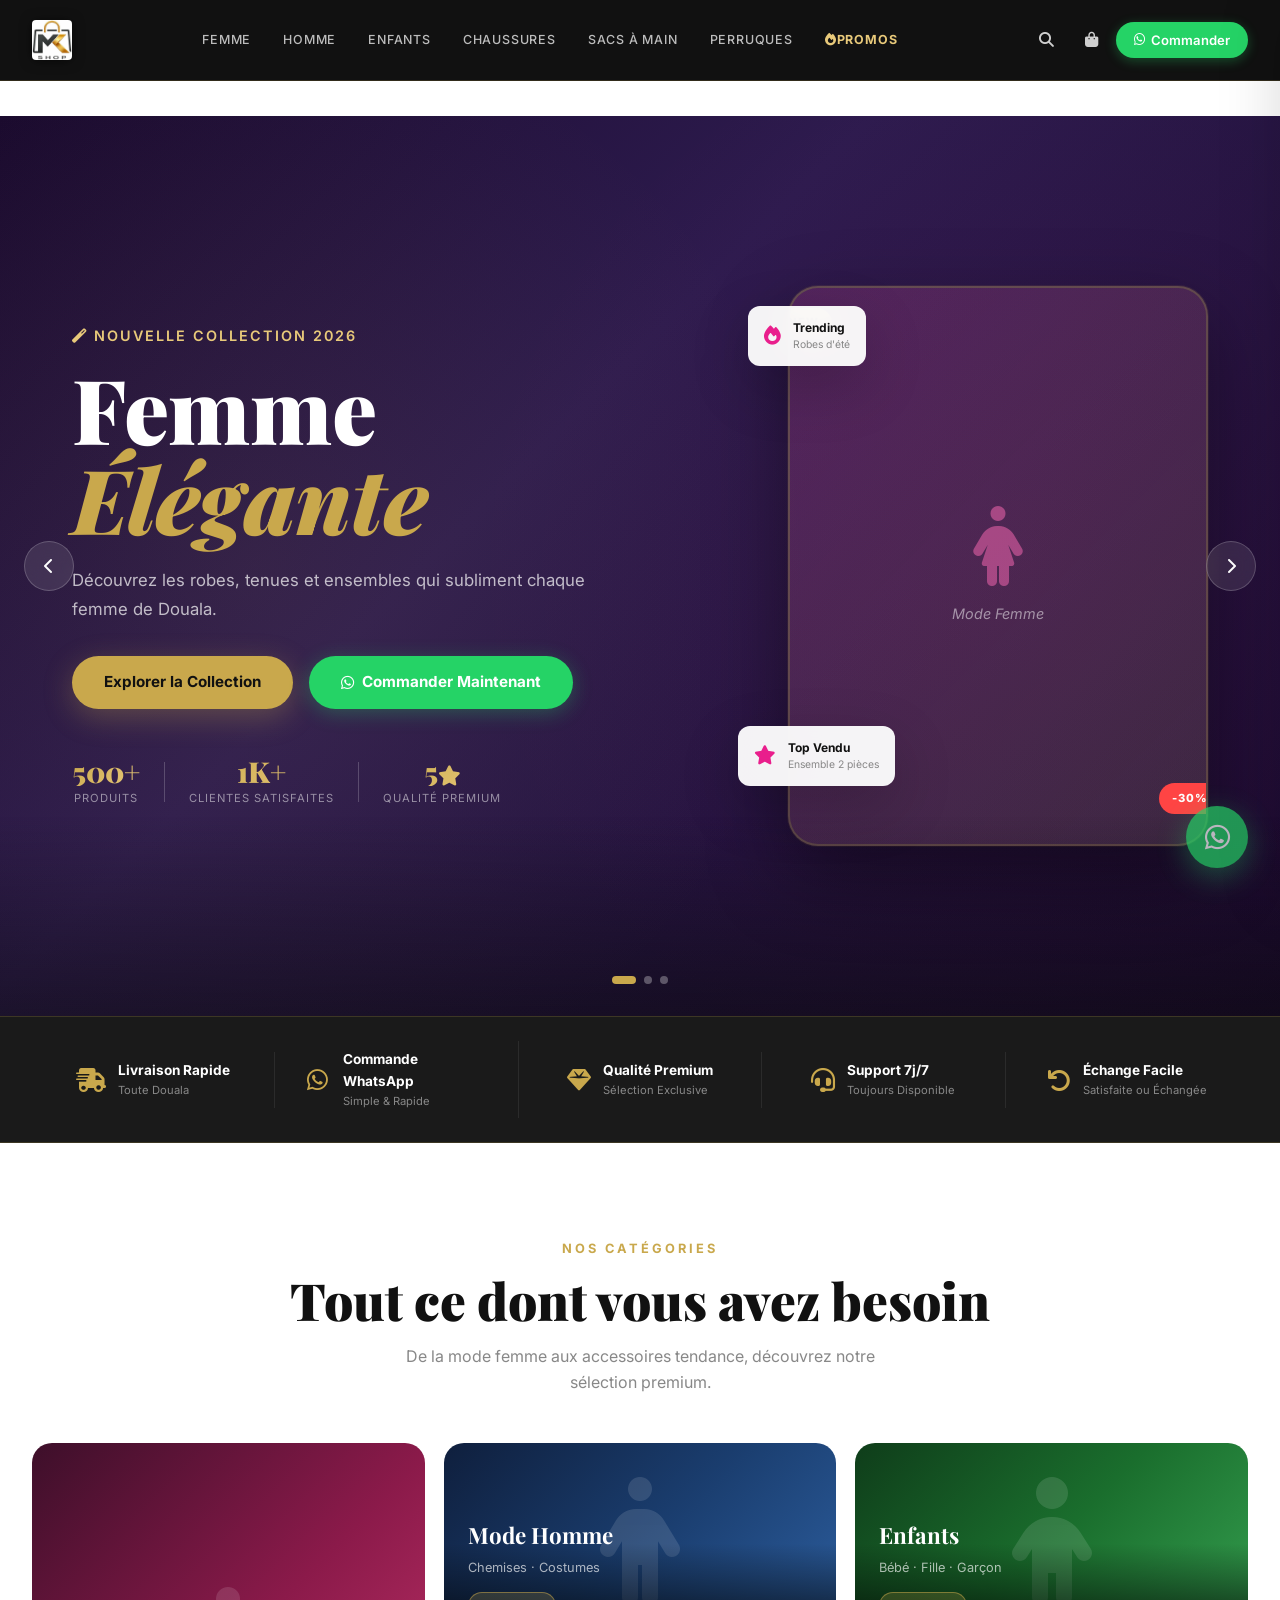
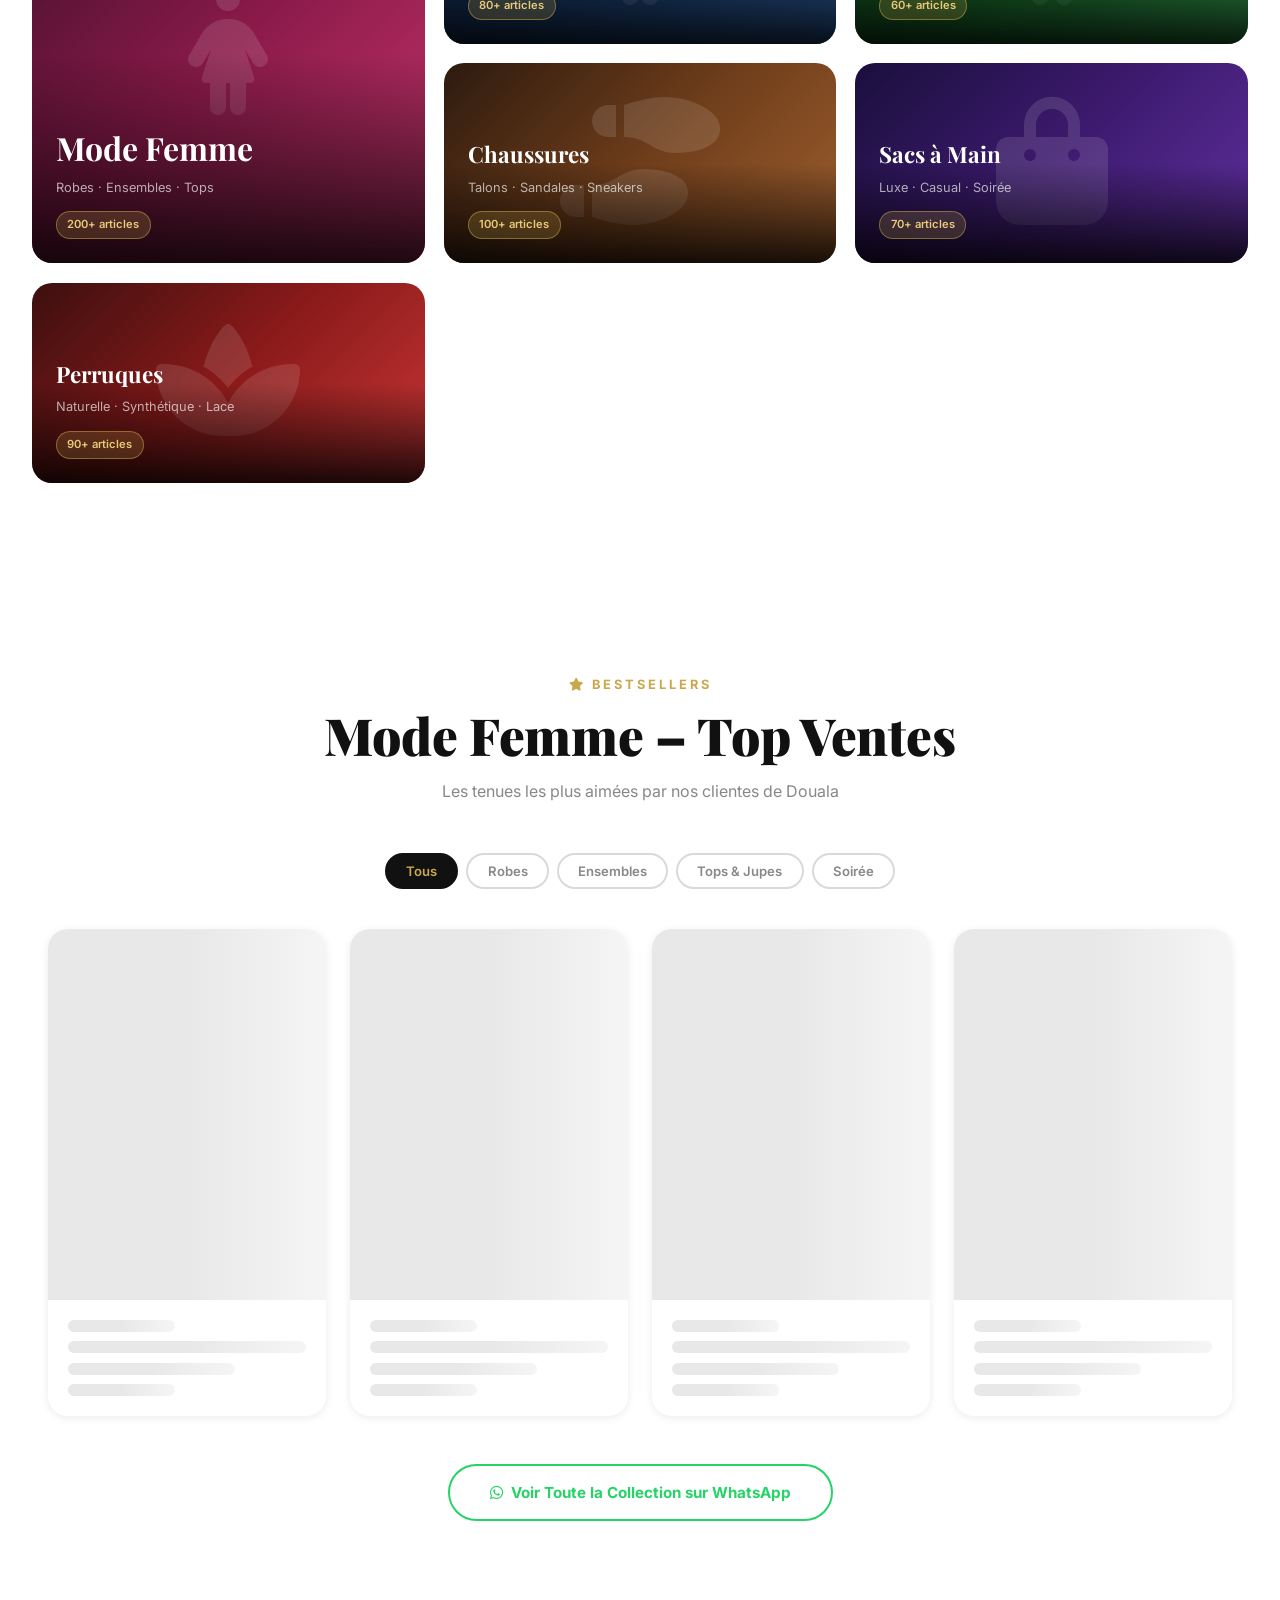
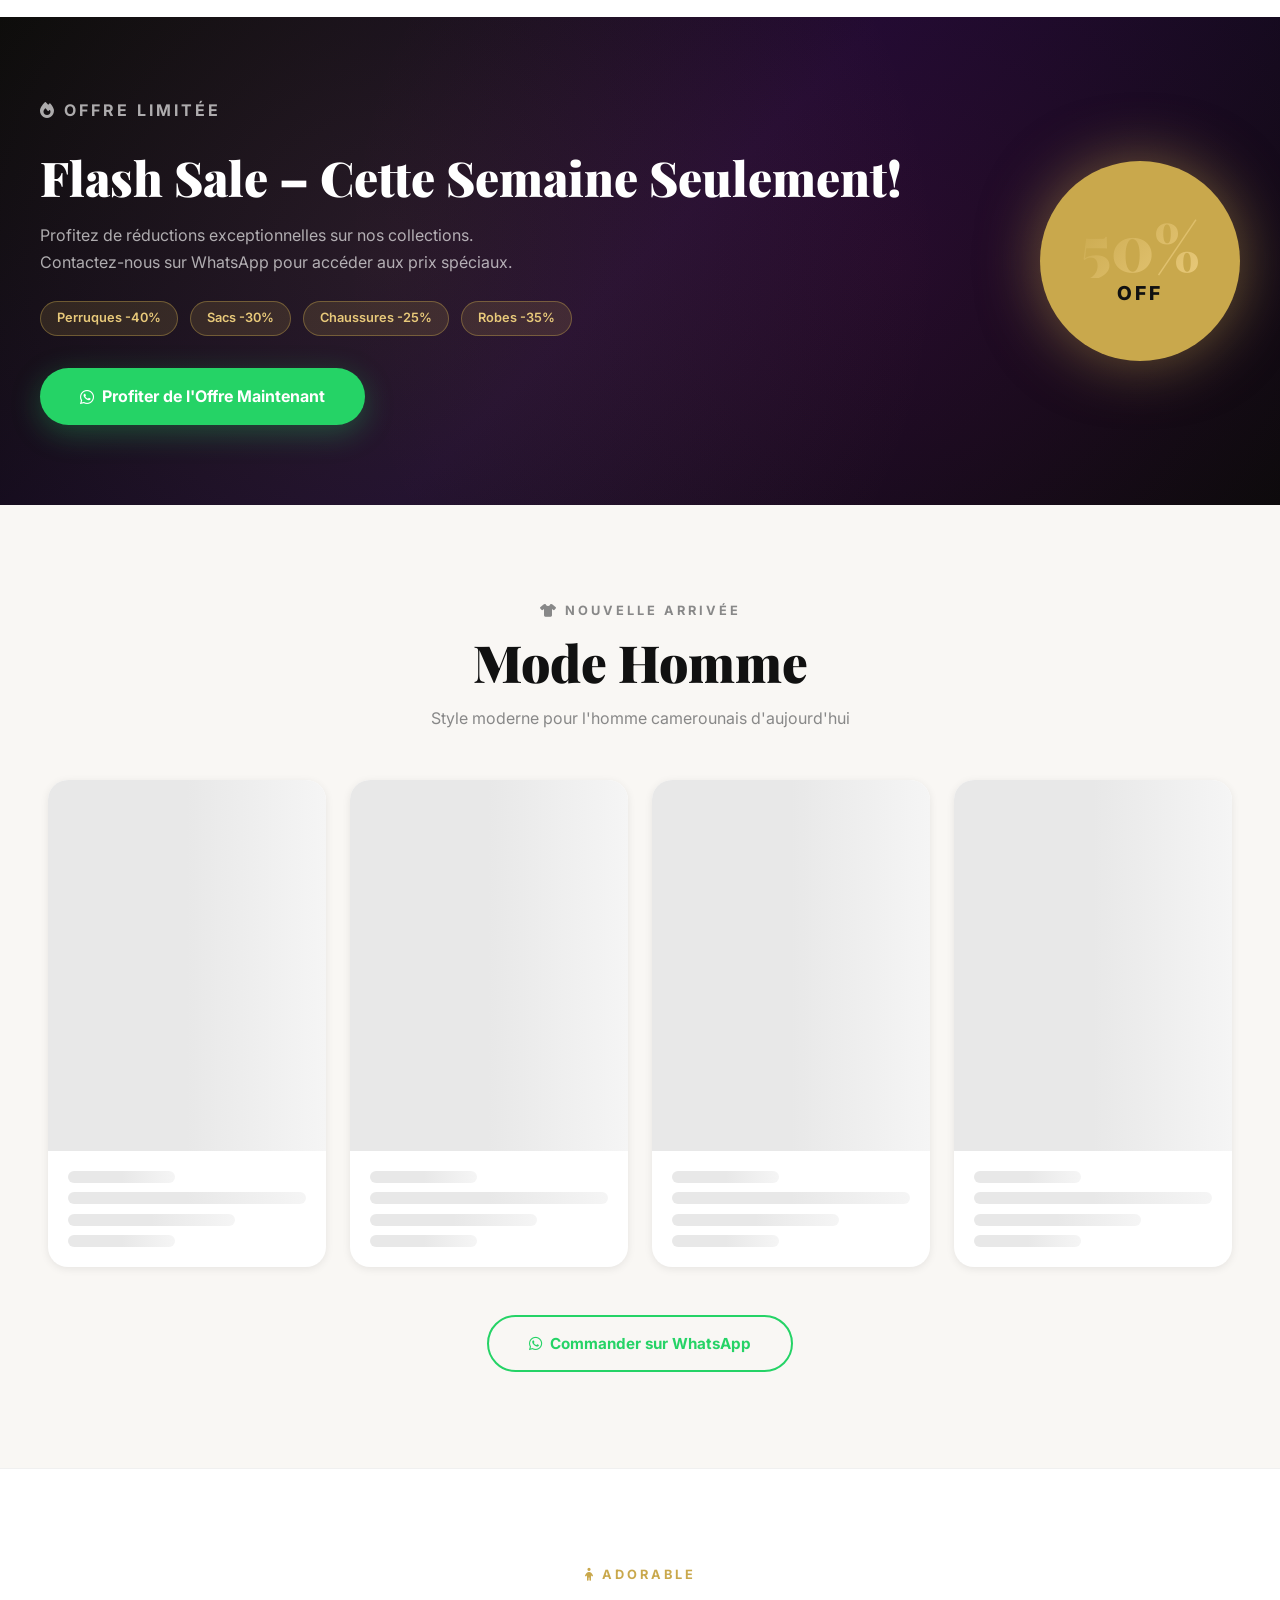
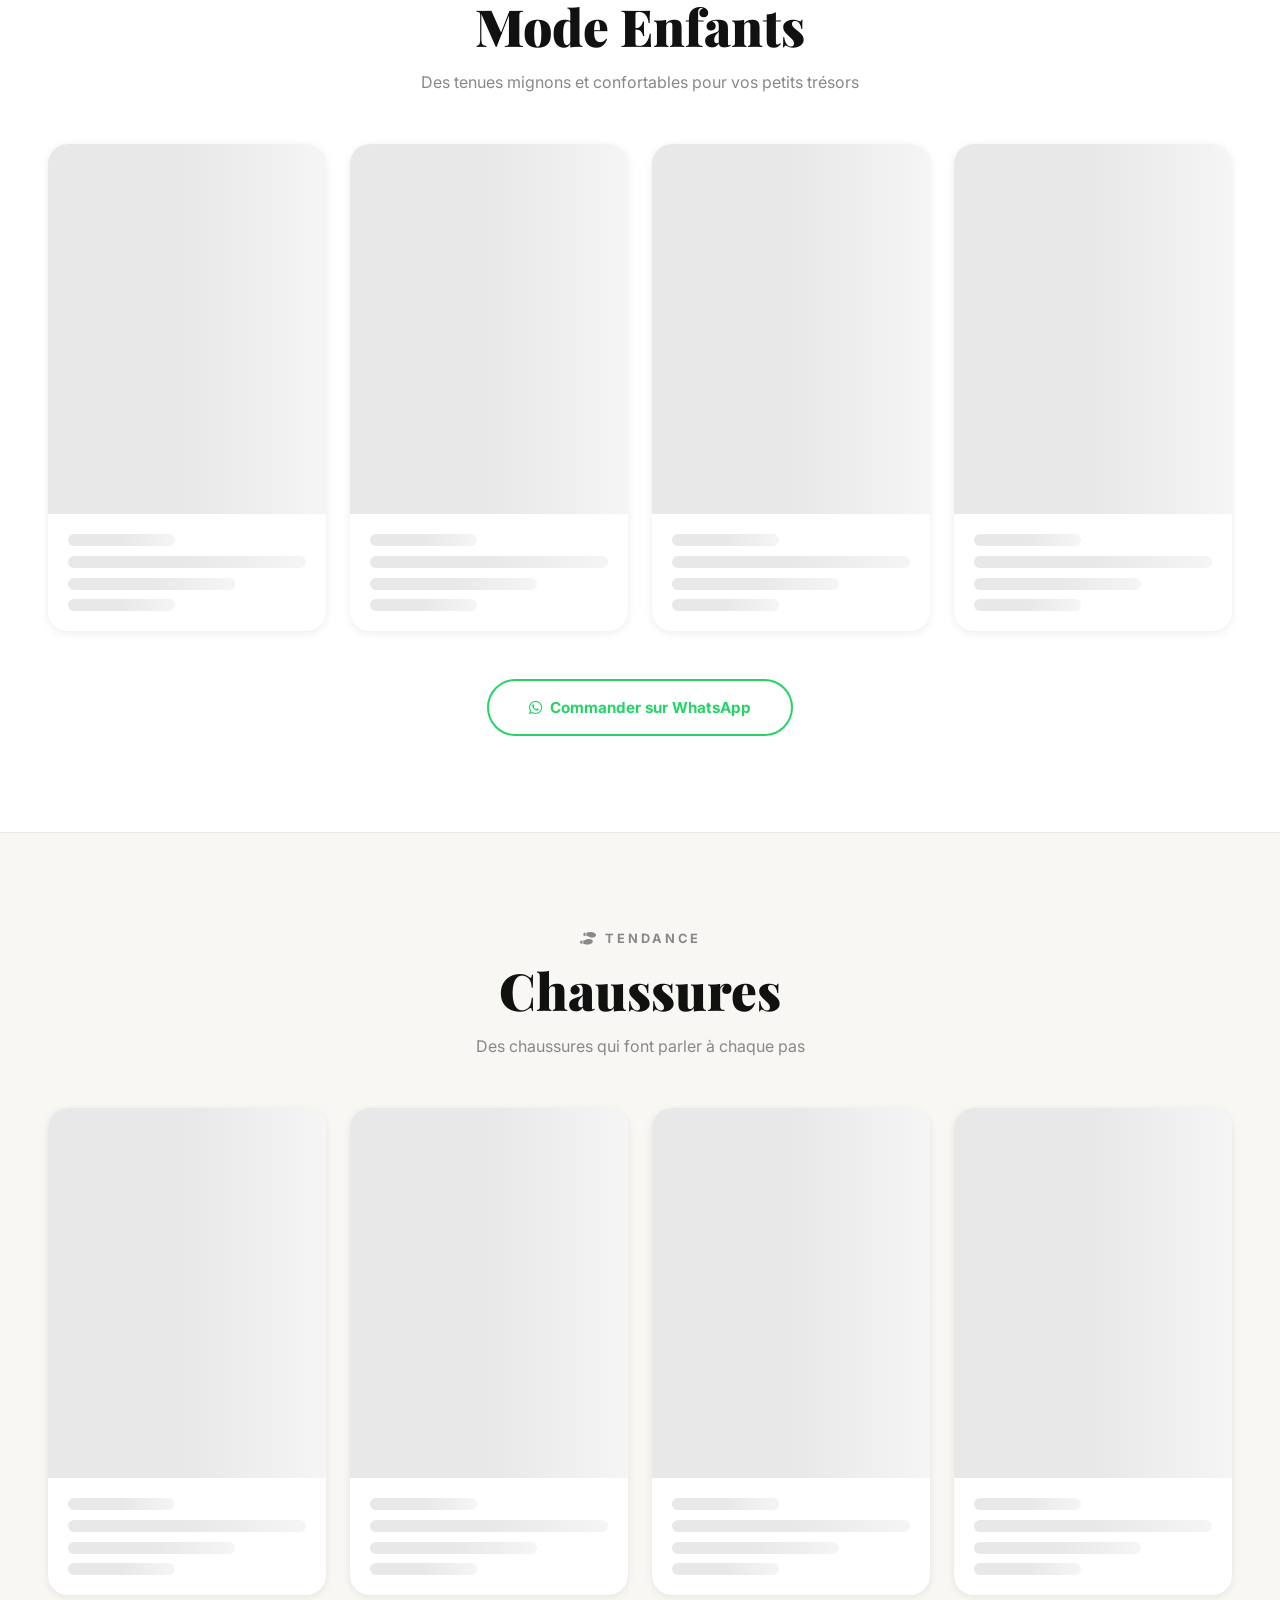
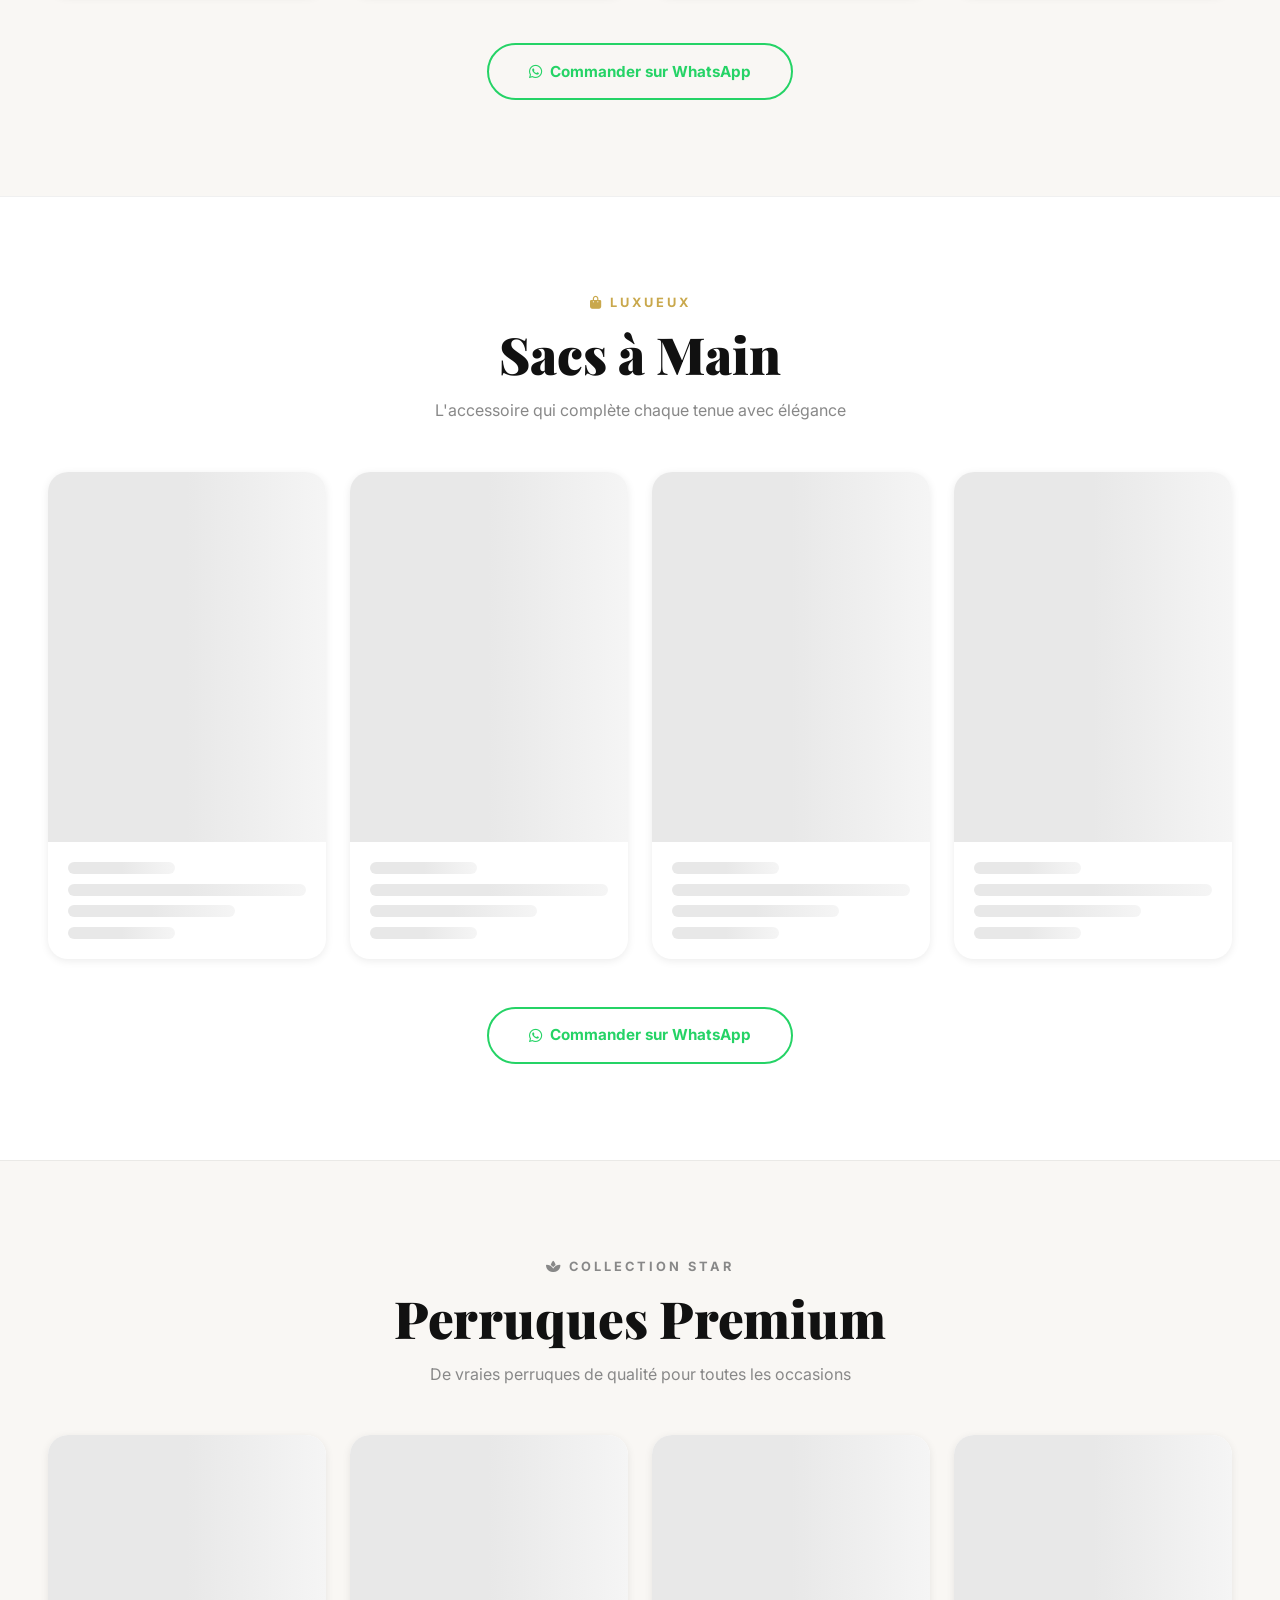
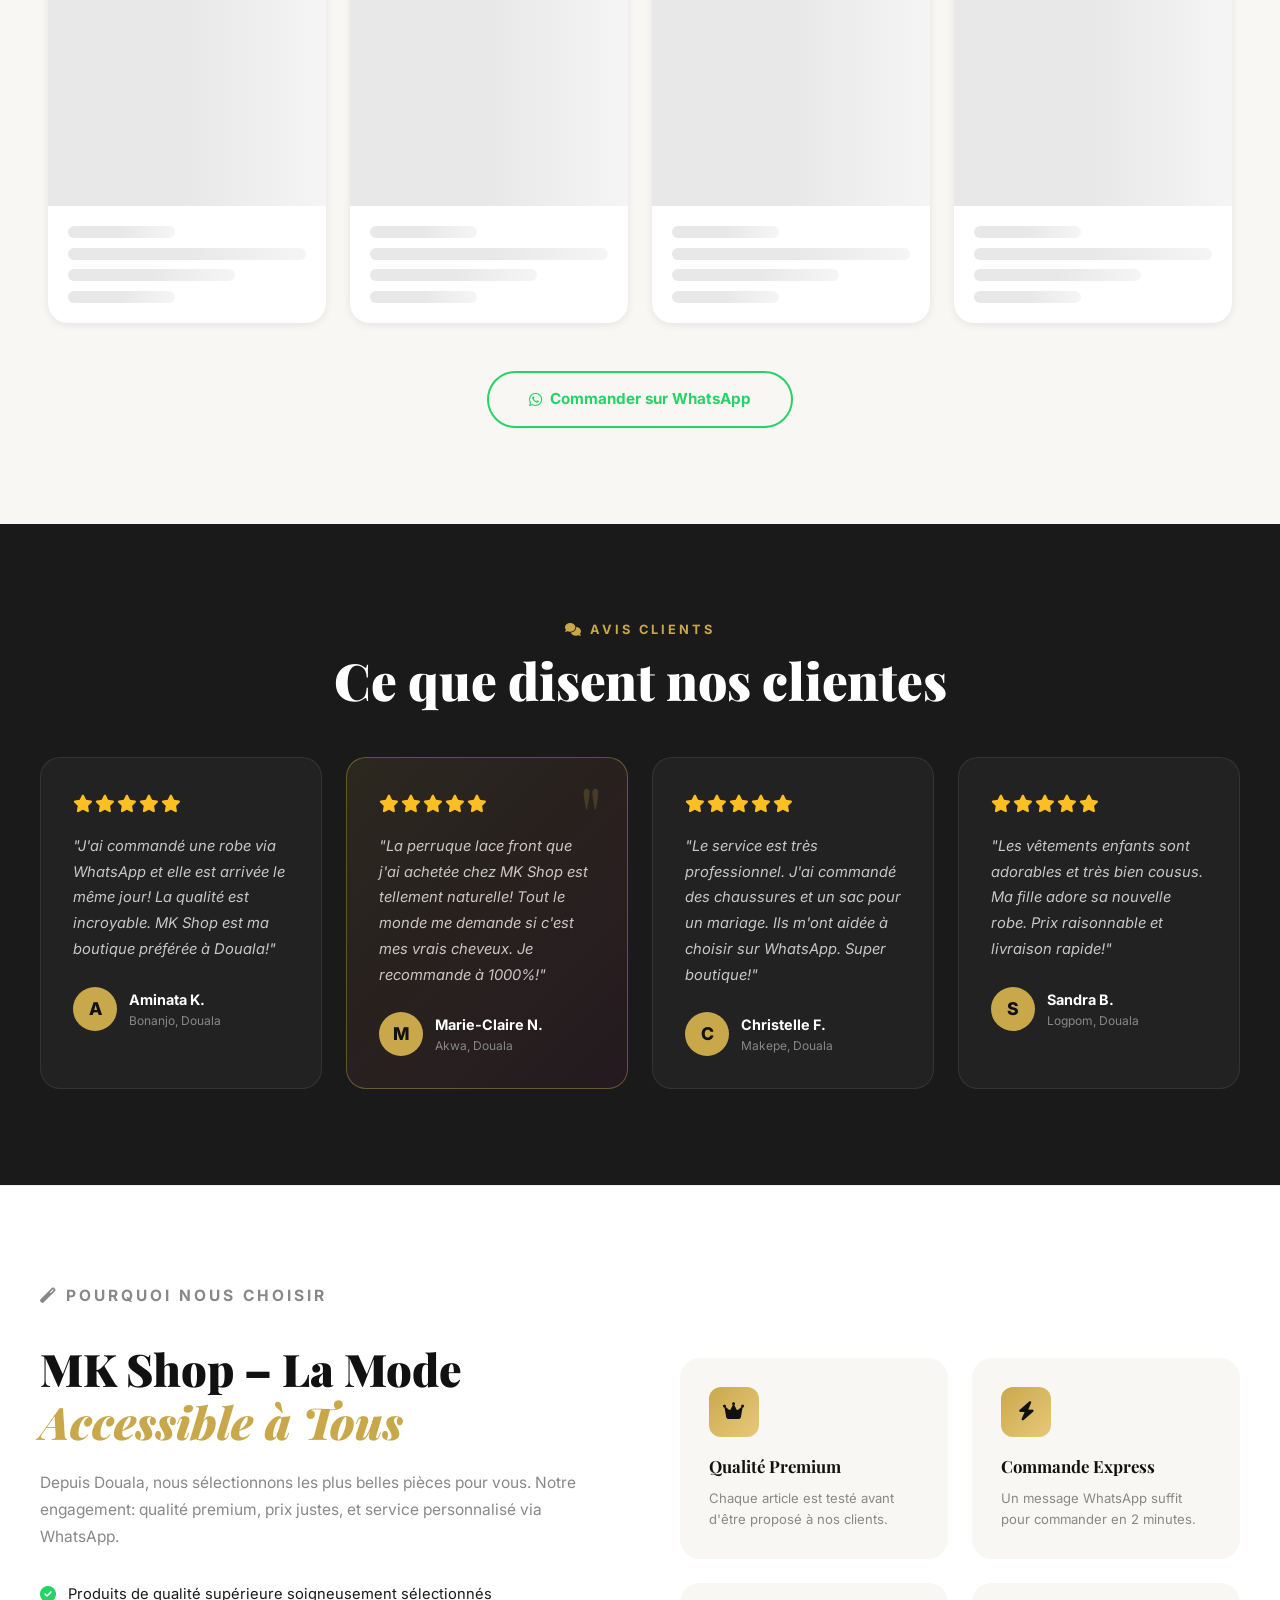
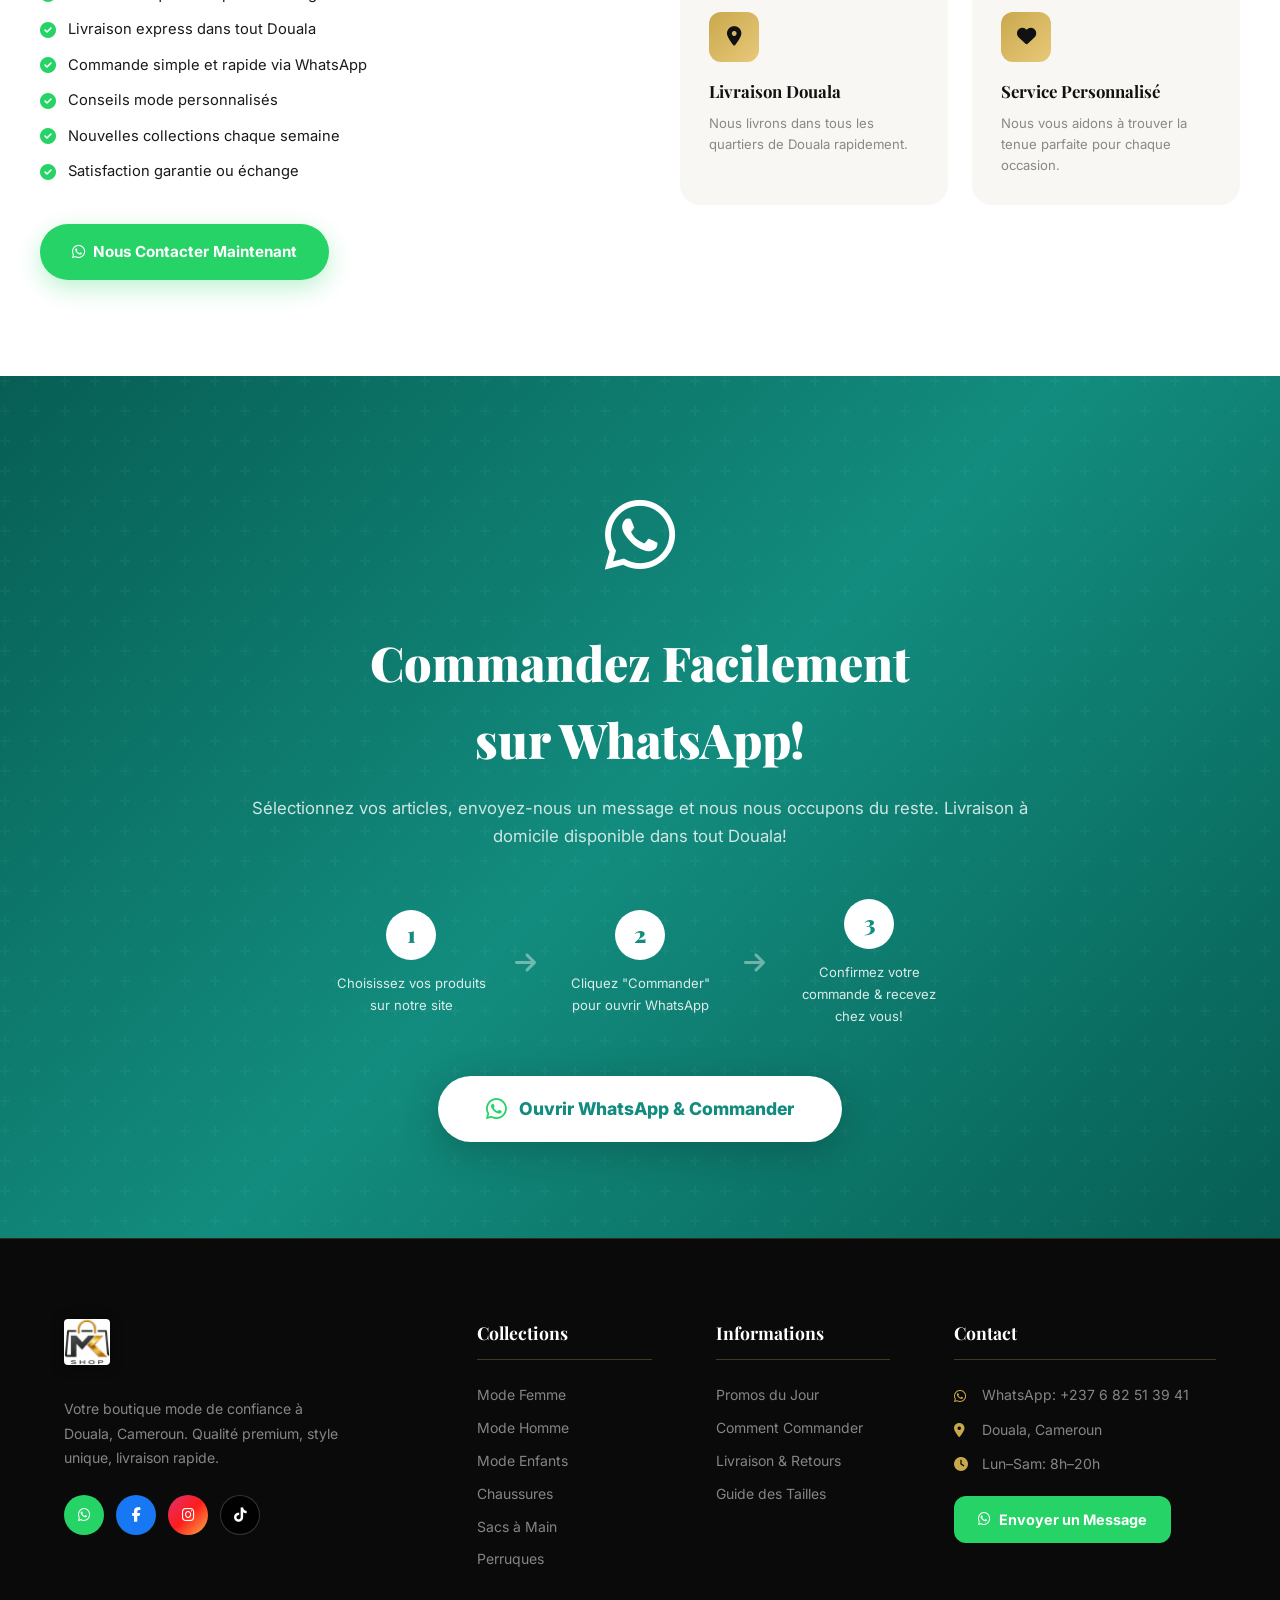
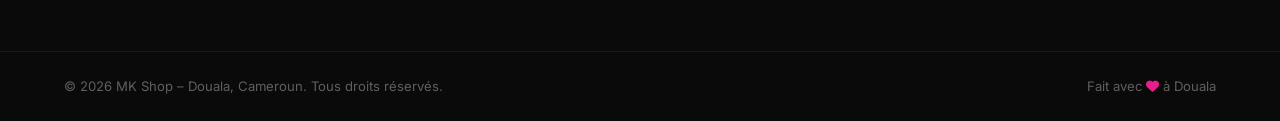
==== index.html @ 734a1cfd "Add related products section in product modal" ====
<!DOCTYPE html>
<html lang="fr">
<head>
  <meta charset="UTF-8" />
  <meta name="viewport" content="width=device-width, initial-scale=1.0" />

  <!-- ── Favicon ── -->
  <link rel="icon" type="image/jpeg" href="logo.jpeg" />
  <link rel="apple-touch-icon" href="logo.jpeg" />
  <link rel="manifest" href="manifest.json" />

  <!-- ── Primary SEO ── -->
  <title>MK Shop – Mode Premium à Douala, Cameroun</title>
  <meta name="description" content="MK Shop – Votre boutique mode de confiance à Douala. Robes, ensembles, chaussures, sacs à main et perruques premium. Commandez facilement via WhatsApp, livraison dans tout Douala.">
  <meta name="keywords" content="mode Douala, boutique Cameroun, robes africaines, perruques premium, chaussures femme, sacs à main, vêtements enfants, MK Shop">
  <meta name="author" content="MK Shop Douala">
  <meta name="robots" content="index, follow">
  <link rel="canonical" href="https://mkshop1.netlify.app/" />

  <!-- ── Open Graph (Facebook, WhatsApp, Instagram) ── -->
  <meta property="og:type" content="website" />
  <meta property="og:site_name" content="MK Shop" />
  <meta property="og:title" content="MK Shop – Mode Premium à Douala, Cameroun" />
  <meta property="og:description" content="Robes, ensembles, chaussures, sacs à main et perruques premium. Commandez via WhatsApp, livraison dans tout Douala." />
  <meta property="og:url" content="https://mkshop1.netlify.app/" />
  <meta property="og:image" content="https://mkshop1.netlify.app/og-image.jpg" />
  <meta property="og:image:width" content="1200" />
  <meta property="og:image:height" content="630" />
  <meta property="og:image:alt" content="MK Shop – Boutique Mode Premium Douala" />
  <meta property="og:locale" content="fr_CM" />

  <!-- ── Twitter / X Card ── -->
  <meta name="twitter:card" content="summary_large_image" />
  <meta name="twitter:title" content="MK Shop – Mode Premium à Douala, Cameroun" />
  <meta name="twitter:description" content="Robes, ensembles, chaussures, sacs à main et perruques premium. Commandez via WhatsApp, livraison dans tout Douala." />
  <meta name="twitter:image" content="https://mkshop1.netlify.app/og-image.jpg" />

  <!-- ── WhatsApp specific (uses og: tags above, but this helps) ── -->
  <meta property="og:image:type" content="image/jpeg" />

  <!-- ── Theme color (browser chrome on mobile) ── -->
  <meta name="theme-color" content="#c9a84c" />

  <!-- ── Structured data (Google rich results) ── -->
  <script type="application/ld+json">
  {
    "@context": "https://schema.org",
    "@type": "ClothingStore",
    "name": "MK Shop",
    "description": "Boutique mode premium à Douala, Cameroun. Robes, ensembles, chaussures, sacs à main et perruques.",
    "url": "https://mkshop1.netlify.app/",
    "image": "https://mkshop1.netlify.app/og-image.jpg",
    "telephone": "+237682513941",
    "address": {
      "@type": "PostalAddress",
      "addressLocality": "Douala",
      "addressCountry": "CM"
    },
    "openingHours": "Mo-Sa 08:00-20:00",
    "sameAs": [
      "https://wa.me/237682513941"
    ]
  }
  </script>
  <!-- Product catalog structured data for Google rich results -->
  <script type="application/ld+json">
  {
    "@context": "https://schema.org",
    "@type": "ItemList",
    "name": "Catalogue MK Shop Douala",
    "description": "Mode femme, homme, enfants, chaussures, sacs et perruques premium à Douala",
    "url": "https://mkshop1.netlify.app/",
    "itemListElement": [
      {"@type":"ListItem","position":1,"name":"Mode Femme – Robes & Ensembles","url":"https://mkshop1.netlify.app/#femme","description":"Robes africaines, ensembles 2 pièces, tops et tenues de soirée pour femmes à Douala"},
      {"@type":"ListItem","position":2,"name":"Mode Homme – Costumes & Chemises","url":"https://mkshop1.netlify.app/#homme","description":"Costumes agbada, chemises classiques et ensembles pagne pour hommes"},
      {"@type":"ListItem","position":3,"name":"Mode Enfants","url":"https://mkshop1.netlify.app/#enfants","description":"Vêtements bébé, fille et garçon pour cérémonies et quotidien"},
      {"@type":"ListItem","position":4,"name":"Chaussures Femme","url":"https://mkshop1.netlify.app/#chaussures","description":"Escarpins, sandales, sneakers et mules tendance à Douala"},
      {"@type":"ListItem","position":5,"name":"Sacs à Main","url":"https://mkshop1.netlify.app/#sacs","description":"Sacs cuir, pochettes soirée et sacs bandoulière premium"},
      {"@type":"ListItem","position":6,"name":"Perruques Premium","url":"https://mkshop1.netlify.app/#perruques","description":"Lace front, bob, bouclées, tressées et afro de qualité supérieure"}
    ]
  }
  </script>
  <link rel="stylesheet" href="css/style.css" />
  <!-- Google Fonts – preconnect for faster DNS + TLS handshake -->
  <link rel="preconnect" href="https://fonts.googleapis.com">
  <link rel="preconnect" href="https://fonts.gstatic.com" crossorigin>
  <!-- Preload the two most-used font weights so they're ready before render -->
  <link rel="preload" as="style" href="https://fonts.googleapis.com/css2?family=Playfair+Display:ital,wght@0,700;0,900&family=Inter:wght@400;600&display=swap">
  <link href="https://fonts.googleapis.com/css2?family=Playfair+Display:ital,wght@0,400;0,600;0,700;0,900;1,400;1,700&family=Inter:wght@300;400;500;600;700&family=Cormorant+Garamond:ital,wght@0,300;0,400;0,600;1,300;1,400&display=swap" rel="stylesheet">
  <!-- Font Awesome – preconnect CDN -->
  <link rel="preconnect" href="https://cdn.jsdelivr.net" crossorigin>
  <link rel="stylesheet" href="https://cdn.jsdelivr.net/npm/@fortawesome/fontawesome-free@6.4.0/css/all.min.css">
</head>
<body>

  <!-- Offline banner (hidden by default, shown by SW logic) -->
  <div class="offline-banner" id="offlineBanner" style="display:none;">
    <i class="fas fa-wifi-slash"></i>
    Vous êtes hors ligne. Certains produits peuvent ne pas se charger avant la reconnexion.
  </div>

  <!-- ══════════════════════════════════════════
       ANNOUNCEMENT BAR (disabled – uncomment to re-enable)
  ══════════════════════════════════════════ -->
  <!--
  <div class="announcement-bar">
    <div class="announcement-inner">
      <span><i class="fas fa-star"></i> Livraison disponible à Douala &nbsp;|&nbsp; Commandez via WhatsApp <i class="fas fa-check-circle"></i> &nbsp;|&nbsp; Nouvelles collections chaque semaine <i class="fas fa-shopping-bag"></i></span>
      <span><i class="fas fa-star"></i> Livraison disponible à Douala &nbsp;|&nbsp; Commandez via WhatsApp <i class="fas fa-check-circle"></i> &nbsp;|&nbsp; Nouvelles collections chaque semaine <i class="fas fa-shopping-bag"></i></span>
    </div>
  </div>
  -->

  <!-- ══════════════════════════════════════════
       NAVIGATION
  ══════════════════════════════════════════ -->
  <header class="header" id="header">
    <nav class="navbar">

      <!-- Logo – always left -->
      <a href="#" class="logo">
        <img src="logo.jpeg" alt="MK Shop" class="logo-img" loading="eager" />
      </a>

      <!-- Desktop category links – center (hidden on mobile) -->
      <nav class="nav-links-desktop">
        <a href="#femme" class="nav-link active">Femme</a>
        <a href="#homme" class="nav-link">Homme</a>
        <a href="#enfants" class="nav-link">Enfants</a>
        <a href="#chaussures" class="nav-link">Chaussures</a>
        <a href="#sacs" class="nav-link">Sacs à Main</a>
        <a href="#perruques" class="nav-link">Perruques</a>
        <a href="#promos" class="nav-link promo-link"><i class="fas fa-fire"></i> Promos</a>
      </nav>

      <!-- Right actions -->
      <div class="nav-actions">
        <button class="nav-icon" id="searchToggle" aria-label="Rechercher">
          <i class="fas fa-search"></i>
        </button>
        <button class="nav-icon cart-btn" id="cartToggle" aria-label="Panier">
          <i class="fas fa-shopping-bag"></i>
          <span class="cart-count" id="cartCount">0</span>
        </button>
        <a href="https://wa.me/237682513941?text=Bonjour%20MK%20Shop!%20Je%20voudrais%20commander." target="_blank" class="whatsapp-nav-btn">
          <i class="fab fa-whatsapp"></i>
          <span>Commander</span>
        </a>
        <!-- Hamburger – mobile only -->
        <button class="menu-toggle" id="menuToggle" aria-label="Menu">
          <span></span><span></span><span></span>
        </button>
      </div>

    </nav>
  </header>

  <!-- Mobile Menu Overlay -->
  <div class="mobile-menu" id="mobileMenu">
    <button class="mobile-menu-close" id="menuClose"><i class="fas fa-times"></i></button>
    <div class="mobile-menu-logo">
      <img src="logo.jpeg" alt="MK Shop" class="logo-img" width="120" height="50" loading="lazy" />
    </div>
    <nav class="mobile-nav-links">
      <a href="#femme" class="mobile-nav-link" data-close><i class="fas fa-female"></i> Femme</a>
      <a href="#homme" class="mobile-nav-link" data-close><i class="fas fa-male"></i> Homme</a>
      <a href="#enfants" class="mobile-nav-link" data-close><i class="fas fa-child"></i> Enfants</a>
      <a href="#chaussures" class="mobile-nav-link" data-close><i class="fas fa-shoe-prints"></i> Chaussures</a>
      <a href="#sacs" class="mobile-nav-link" data-close><i class="fas fa-shopping-bag"></i> Sacs à Main</a>
      <a href="#perruques" class="mobile-nav-link" data-close><i class="fas fa-spa"></i> Perruques</a>
      <a href="#promos" class="mobile-nav-link promo-link" data-close><i class="fas fa-fire"></i> Promos du Jour</a>
    </nav>
    <a href="https://wa.me/237682513941?text=Bonjour%20MK%20Shop!" target="_blank" class="mobile-whatsapp-btn">
      <i class="fab fa-whatsapp"></i> Contacter sur WhatsApp
    </a>
    <button class="mobile-install-btn" id="mobileInstallBtn" style="display:none" onclick="triggerInstall()">
      <i class="fas fa-download"></i> Installer l'Application
    </button>
  </div>
  <div class="overlay" id="overlay"></div>

  <!-- Search Bar -->
  <div class="search-bar" id="searchBar">
    <div class="search-inner">
      <input type="text" id="searchInput" placeholder="Rechercher des produits..." autocomplete="off" />
      <button class="search-close" id="searchClose"><i class="fas fa-times"></i></button>
    </div>
    <div class="search-results" id="searchResults"></div>
  </div>

  <!-- ══════════════════════════════════════════
       HERO SECTION
  ══════════════════════════════════════════ -->
  <section class="hero" id="hero">
    <div class="hero-slider" id="heroSlider">

      <!-- Slide 1 – Women -->
      <div class="hero-slide active" style="background: linear-gradient(135deg, #1a0a2e 0%, #2d1b4e 40%, #1a0a2e 100%);">
        <div class="hero-bg-pattern"></div>
        <div class="hero-content">
          <div class="hero-text">
            <p class="hero-eyebrow"><i class="fas fa-magic"></i> Nouvelle Collection 2026</p>
            <h1 class="hero-title">
              Femme<br/>
              <em>Élégante</em>
            </h1>
            <p class="hero-subtitle">Découvrez les robes, tenues et ensembles qui subliment chaque femme de Douala.</p>
            <div class="hero-actions">
              <a href="#femme" class="btn-hero-primary">Explorer la Collection</a>
              <a href="https://wa.me/237682513941?text=Bonjour%20MK%20Shop!%20Je%20suis%20int%C3%A9ress%C3%A9e%20par%20la%20collection%20femme." target="_blank" class="btn-hero-secondary">
                <i class="fab fa-whatsapp"></i> Commander Maintenant
              </a>
            </div>
            <div class="hero-stats">
              <div class="stat"><span class="stat-num">500+</span><span class="stat-label">Produits</span></div>
              <div class="stat-divider"></div>
              <div class="stat"><span class="stat-num">1K+</span><span class="stat-label">Clientes Satisfaites</span></div>
              <div class="stat-divider"></div>
              <div class="stat"><span class="stat-num">5<i class="fas fa-star" style="font-size:0.7em;"></i></span><span class="stat-label">Qualité Premium</span></div>
            </div>
          </div>
          <div class="hero-visual">
            <div class="hero-image-frame" id="heroFrame1">
              <div class="hero-img-placeholder women-hero">
                <i class="fas fa-female"></i>
                <span>Mode Femme</span>
              </div>
              <div class="hero-badge badge-new">NEW</div>
              <div class="hero-badge badge-sale">-30%</div>
            </div>
            <div class="floating-card fc1">
              <i class="fas fa-fire"></i>
              <div>
                <strong>Trending</strong>
                <span>Robes d'été</span>
              </div>
            </div>
            <div class="floating-card fc2">
              <i class="fas fa-star"></i>
              <div>
                <strong>Top Vendu</strong>
                <span>Ensemble 2 pièces</span>
              </div>
            </div>
          </div>
        </div>
      </div>

      <!-- Slide 2 – Sale -->
      <div class="hero-slide" style="background: linear-gradient(135deg, #0d1117 0%, #161b22 40%, #0d1117 100%);">
        <div class="hero-bg-pattern"></div>
        <div class="hero-content">
          <div class="hero-text">
            <p class="hero-eyebrow"><i class="fas fa-fire"></i> Offres Spéciales</p>
            <h1 class="hero-title">
              Promos<br/>
              <em>Incroyables</em>
            </h1>
            <p class="hero-subtitle">Jusqu'à 50% de réduction sur une sélection de perruques, sacs et chaussures cette semaine!</p>
            <div class="hero-actions">
              <a href="#promos" class="btn-hero-primary">Voir les Promos</a>
              <a href="https://wa.me/237682513941?text=Bonjour!%20Quelles%20sont%20vos%20promotions%20du%20jour?" target="_blank" class="btn-hero-secondary">
                <i class="fab fa-whatsapp"></i> Demander les Promos
              </a>
            </div>
            <div class="countdown-wrapper">
              <p class="countdown-label"><i class="fas fa-clock"></i> Offre expire dans:</p>
              <div class="countdown" id="countdown">
                <div class="cd-block"><span id="cd-h">00</span><small>Heures</small></div>
                <div class="cd-colon">:</div>
                <div class="cd-block"><span id="cd-m">00</span><small>Minutes</small></div>
                <div class="cd-colon">:</div>
                <div class="cd-block"><span id="cd-s">00</span><small>Secondes</small></div>
              </div>
            </div>
          </div>
          <div class="hero-visual">
            <div class="hero-image-frame sale-frame" id="heroFrame2">
              <div class="hero-img-placeholder sale-hero">
                <i class="fas fa-tags"></i>
                <span>Meilleures Offres</span>
              </div>
              <div class="sale-burst">
                <span>JUSQU'À</span>
                <strong>50%</strong>
                <span>OFF</span>
              </div>
            </div>
          </div>
        </div>
      </div>

      <!-- Slide 3 – Wigs -->
      <div class="hero-slide" style="background: linear-gradient(135deg, #1a0a0a 0%, #3d0f1f 40%, #1a0a0a 100%);">
        <div class="hero-bg-pattern"></div>
        <div class="hero-content">
          <div class="hero-text">
            <p class="hero-eyebrow"><i class="fas fa-spa"></i> Collection Perruques</p>
            <h1 class="hero-title">
              Perruques<br/>
              <em>Premium</em>
            </h1>
            <p class="hero-subtitle">Cheveux naturels, synthétiques, lace front... Toutes les tendances pour sublimer votre beauté.</p>
            <div class="hero-actions">
              <a href="#perruques" class="btn-hero-primary">Voir les Perruques</a>
              <a href="https://wa.me/237682513941?text=Bonjour!%20Je%20voudrais%20voir%20votre%20collection%20de%20perruques." target="_blank" class="btn-hero-secondary">
                <i class="fab fa-whatsapp"></i> Commander
              </a>
            </div>
          </div>
          <div class="hero-visual">
            <div class="hero-image-frame wig-frame" id="heroFrame3">
              <div class="hero-img-placeholder wig-hero">
                <i class="fas fa-spa"></i>
                <span>Perruques Premium</span>
              </div>
            </div>
          </div>
        </div>
      </div>

    </div>

    <!-- Slider Controls -->
    <button class="hero-prev" id="heroPrev"><i class="fas fa-chevron-left"></i></button>
    <button class="hero-next" id="heroNext"><i class="fas fa-chevron-right"></i></button>
    <div class="hero-dots" id="heroDots">
      <button class="hero-dot active"></button>
      <button class="hero-dot"></button>
      <button class="hero-dot"></button>
    </div>
  </section>

  <!-- ══════════════════════════════════════════
       TRUST BAR
  ══════════════════════════════════════════ -->
  <section class="trust-bar">
    <div class="trust-item">
      <i class="fas fa-shipping-fast"></i>
      <div><strong>Livraison Rapide</strong><span>Toute Douala</span></div>
    </div>
    <div class="trust-item">
      <i class="fab fa-whatsapp"></i>
      <div><strong>Commande WhatsApp</strong><span>Simple & Rapide</span></div>
    </div>
    <div class="trust-item">
      <i class="fas fa-gem"></i>
      <div><strong>Qualité Premium</strong><span>Sélection Exclusive</span></div>
    </div>
    <div class="trust-item">
      <i class="fas fa-headset"></i>
      <div><strong>Support 7j/7</strong><span>Toujours Disponible</span></div>
    </div>
    <div class="trust-item">
      <i class="fas fa-undo"></i>
      <div><strong>Échange Facile</strong><span>Satisfaite ou Échangée</span></div>
    </div>
  </section>

  <!-- ══════════════════════════════════════════
       CATEGORY SHOWCASE
  ══════════════════════════════════════════ -->
  <section class="categories-section">
    <div class="section-header">
      <p class="section-eyebrow">Nos Catégories</p>
      <h2 class="section-title">Tout ce dont vous avez besoin</h2>
      <p class="section-subtitle">De la mode femme aux accessoires tendance, découvrez notre sélection premium.</p>
    </div>
    <div class="categories-grid">
      <a href="#femme" class="cat-card cat-large women-cat">
        <div class="cat-bg">
          <div class="cat-icon-bg"><i class="fas fa-female"></i></div>
        </div>
        <div class="cat-overlay"></div>
        <div class="cat-content">
          <h3>Mode Femme</h3>
          <p>Robes · Ensembles · Tops</p>
          <span class="cat-badge">200+ articles</span>
        </div>
        <div class="cat-arrow"><i class="fas fa-arrow-right"></i></div>
      </a>

      <a href="#homme" class="cat-card men-cat">
        <div class="cat-bg"><div class="cat-icon-bg"><i class="fas fa-male"></i></div></div>
        <div class="cat-overlay"></div>
        <div class="cat-content">
          <h3>Mode Homme</h3>
          <p>Chemises · Costumes</p>
          <span class="cat-badge">80+ articles</span>
        </div>
        <div class="cat-arrow"><i class="fas fa-arrow-right"></i></div>
      </a>

      <a href="#enfants" class="cat-card kids-cat">
        <div class="cat-bg"><div class="cat-icon-bg"><i class="fas fa-child"></i></div></div>
        <div class="cat-overlay"></div>
        <div class="cat-content">
          <h3>Enfants</h3>
          <p>Bébé · Fille · Garçon</p>
          <span class="cat-badge">60+ articles</span>
        </div>
        <div class="cat-arrow"><i class="fas fa-arrow-right"></i></div>
      </a>

      <a href="#chaussures" class="cat-card shoes-cat">
        <div class="cat-bg"><div class="cat-icon-bg"><i class="fas fa-shoe-prints"></i></div></div>
        <div class="cat-overlay"></div>
        <div class="cat-content">
          <h3>Chaussures</h3>
          <p>Talons · Sandales · Sneakers</p>
          <span class="cat-badge">100+ articles</span>
        </div>
        <div class="cat-arrow"><i class="fas fa-arrow-right"></i></div>
      </a>

      <a href="#sacs" class="cat-card bags-cat">
        <div class="cat-bg"><div class="cat-icon-bg"><i class="fas fa-shopping-bag"></i></div></div>
        <div class="cat-overlay"></div>
        <div class="cat-content">
          <h3>Sacs à Main</h3>
          <p>Luxe · Casual · Soirée</p>
          <span class="cat-badge">70+ articles</span>
        </div>
        <div class="cat-arrow"><i class="fas fa-arrow-right"></i></div>
      </a>

      <a href="#perruques" class="cat-card wigs-cat">
        <div class="cat-bg"><div class="cat-icon-bg"><i class="fas fa-spa"></i></div></div>
        <div class="cat-overlay"></div>
        <div class="cat-content">
          <h3>Perruques</h3>
          <p>Naturelle · Synthétique · Lace</p>
          <span class="cat-badge">90+ articles</span>
        </div>
        <div class="cat-arrow"><i class="fas fa-arrow-right"></i></div>
      </a>
    </div>
  </section>

  <!-- ══════════════════════════════════════════
       FEATURED / TRENDING (Women)
  ══════════════════════════════════════════ -->
  <section class="products-section" id="femme">
    <div class="section-header">
      <p class="section-eyebrow"><i class="fas fa-star"></i> Bestsellers</p>
      <h2 class="section-title">Mode Femme – Top Ventes</h2>
      <p class="section-subtitle">Les tenues les plus aimées par nos clientes de Douala</p>
    </div>
    <div class="products-filter">
      <button class="filter-btn active" data-filter="all">Tous</button>
      <button class="filter-btn" data-filter="robe">Robes</button>
      <button class="filter-btn" data-filter="ensemble">Ensembles</button>
      <button class="filter-btn" data-filter="top">Tops & Jupes</button>
      <button class="filter-btn" data-filter="soiree">Soirée</button>
    </div>
    <div class="products-grid" id="womenGrid">
      <!-- Static SEO content – replaced by JS with live products -->
      <noscript>
        <p>Robes africaines, ensembles 2 pièces, tops, jupes et tenues de soirée pour femmes à Douala. Commandez via WhatsApp avec livraison rapide dans tout Douala, Cameroun.</p>
      </noscript>
    </div>
    <div class="section-cta">
      <a href="https://wa.me/237682513941?text=Bonjour%20MK%20Shop!%20Je%20voudrais%20voir%20toute%20la%20collection%20femme." target="_blank" class="btn-see-more">
        <i class="fab fa-whatsapp"></i> Voir Toute la Collection sur WhatsApp
      </a>
    </div>
  </section>

  <!-- ══════════════════════════════════════════
       PROMO BANNER
  ══════════════════════════════════════════ -->
  <section class="promo-banner" id="promos">
    <div class="promo-content">
      <div class="promo-text">
        <p class="promo-eyebrow"><i class="fas fa-fire"></i> Offre Limitée</p>
        <h2>Flash Sale – Cette Semaine Seulement!</h2>
        <p>Profitez de réductions exceptionnelles sur nos collections. Contactez-nous sur WhatsApp pour accéder aux prix spéciaux.</p>
        <div class="promo-tags">
          <span>Perruques -40%</span>
          <span>Sacs -30%</span>
          <span>Chaussures -25%</span>
          <span>Robes -35%</span>
        </div>
        <a href="https://wa.me/237682513941?text=Bonjour!%20Je%20voudrais%20profiter%20des%20promos%20flash%20de%20MK%20Shop!" target="_blank" class="btn-promo">
          <i class="fab fa-whatsapp"></i> Profiter de l'Offre Maintenant
        </a>
      </div>
      <div class="promo-visual">
        <div class="promo-circle">
          <span class="promo-pct">50%</span>
          <span class="promo-off">OFF</span>
        </div>
      </div>
    </div>
  </section>

  <!-- ══════════════════════════════════════════
       MEN'S SECTION
  ══════════════════════════════════════════ -->
  <section class="products-section dark-section" id="homme">
    <div class="section-header">
      <p class="section-eyebrow"><i class="fas fa-tshirt"></i> Nouvelle Arrivée</p>
      <h2 class="section-title">Mode Homme</h2>
      <p class="section-subtitle">Style moderne pour l'homme camerounais d'aujourd'hui</p>
    </div>
    <div class="products-grid" id="menGrid">
      <noscript><p>Costumes agbada, chemises classiques, ensembles pagne homme et tenues casual pour hommes à Douala, Cameroun.</p></noscript>
    </div>
    <div class="section-cta">
      <a href="https://wa.me/237682513941?text=Bonjour%20MK%20Shop!%20Je%20suis%20int%C3%A9ress%C3%A9%20par%20la%20collection%20homme." target="_blank" class="btn-see-more">
        <i class="fab fa-whatsapp"></i> Commander sur WhatsApp
      </a>
    </div>
  </section>

  <!-- ══════════════════════════════════════════
       CHILDREN SECTION
  ══════════════════════════════════════════ -->
  <section class="products-section" id="enfants">
    <div class="section-header">
      <p class="section-eyebrow"><i class="fas fa-child"></i> Adorable</p>
      <h2 class="section-title">Mode Enfants</h2>
      <p class="section-subtitle">Des tenues mignons et confortables pour vos petits trésors</p>
    </div>
    <div class="products-grid" id="kidsGrid">
      <noscript><p>Vêtements enfants à Douala: robes princesse, ensembles bébé, tenues garçon et fille pour cérémonies et quotidien. Livraison Douala.</p></noscript>
    </div>
    <div class="section-cta">
      <a href="https://wa.me/237682513941?text=Bonjour%20MK%20Shop!%20Je%20cherche%20des%20v%C3%AAtements%20pour%20enfants." target="_blank" class="btn-see-more">
        <i class="fab fa-whatsapp"></i> Commander sur WhatsApp
      </a>
    </div>
  </section>

  <!-- ══════════════════════════════════════════
       SHOES SECTION
  ══════════════════════════════════════════ -->
  <section class="products-section dark-section" id="chaussures">
    <div class="section-header">
      <p class="section-eyebrow"><i class="fas fa-shoe-prints"></i> Tendance</p>
      <h2 class="section-title">Chaussures</h2>
      <p class="section-subtitle">Des chaussures qui font parler à chaque pas</p>
    </div>
    <div class="products-grid" id="shoesGrid">
      <noscript><p>Chaussures femme à Douala: escarpins, sandales plates, sneakers tendance et mules plateformes. Commandez sur WhatsApp.</p></noscript>
    </div>
    <div class="section-cta">
      <a href="https://wa.me/237682513941?text=Bonjour%20MK%20Shop!%20Je%20cherche%20des%20chaussures." target="_blank" class="btn-see-more">
        <i class="fab fa-whatsapp"></i> Commander sur WhatsApp
      </a>
    </div>
  </section>

  <!-- ══════════════════════════════════════════
       HANDBAGS SECTION
  ══════════════════════════════════════════ -->
  <section class="products-section" id="sacs">
    <div class="section-header">
      <p class="section-eyebrow"><i class="fas fa-shopping-bag"></i> Luxueux</p>
      <h2 class="section-title">Sacs à Main</h2>
      <p class="section-subtitle">L'accessoire qui complète chaque tenue avec élégance</p>
    </div>
    <div class="products-grid" id="bagsGrid">
      <noscript><p>Sacs à main femme à Douala: sacs cuir premium, pochettes soirée, tote bags et sacs bandoulière tendance. Livraison Douala Cameroun.</p></noscript>
    </div>
    <div class="section-cta">
      <a href="https://wa.me/237682513941?text=Bonjour%20MK%20Shop!%20Je%20voudrais%20voir%20vos%20sacs%20%C3%A0%20main." target="_blank" class="btn-see-more">
        <i class="fab fa-whatsapp"></i> Commander sur WhatsApp
      </a>
    </div>
  </section>

  <!-- ══════════════════════════════════════════
       WIGS SECTION
  ══════════════════════════════════════════ -->
  <section class="products-section dark-section" id="perruques">
    <div class="section-header">
      <p class="section-eyebrow"><i class="fas fa-spa"></i> Collection Star</p>
      <h2 class="section-title">Perruques Premium</h2>
      <p class="section-subtitle">De vraies perruques de qualité pour toutes les occasions</p>
    </div>
    <div class="products-grid" id="wigsGrid">
      <noscript><p>Perruques premium à Douala: lace front naturelle, bob lisse, perruques bouclées, tressées, colorées et afro 4C. Qualité supérieure, prix abordables.</p></noscript>
    </div>
    <div class="section-cta">
      <a href="https://wa.me/237682513941?text=Bonjour%20MK%20Shop!%20Je%20suis%20int%C3%A9ress%C3%A9e%20par%20vos%20perruques." target="_blank" class="btn-see-more">
        <i class="fab fa-whatsapp"></i> Commander sur WhatsApp
      </a>
    </div>
  </section>

  <!-- ══════════════════════════════════════════
       TESTIMONIALS
  ══════════════════════════════════════════ -->
  <section class="testimonials-section">
    <div class="section-header">
      <p class="section-eyebrow"><i class="fas fa-comments"></i> Avis Clients</p>
      <h2 class="section-title">Ce que disent nos clientes</h2>
    </div>
    <div class="testimonials-grid">
      <div class="testimonial-card">
        <div class="stars"><i class="fas fa-star"></i><i class="fas fa-star"></i><i class="fas fa-star"></i><i class="fas fa-star"></i><i class="fas fa-star"></i></div>
        <p>"J'ai commandé une robe via WhatsApp et elle est arrivée le même jour! La qualité est incroyable. MK Shop est ma boutique préférée à Douala!"</p>
        <div class="t-author">
          <div class="t-avatar">A</div>
          <div><strong>Aminata K.</strong><span>Bonanjo, Douala</span></div>
        </div>
      </div>
      <div class="testimonial-card featured">
        <div class="stars"><i class="fas fa-star"></i><i class="fas fa-star"></i><i class="fas fa-star"></i><i class="fas fa-star"></i><i class="fas fa-star"></i></div>
        <p>"La perruque lace front que j'ai achetée chez MK Shop est tellement naturelle! Tout le monde me demande si c'est mes vrais cheveux. Je recommande à 1000%!"</p>
        <div class="t-author">
          <div class="t-avatar">M</div>
          <div><strong>Marie-Claire N.</strong><span>Akwa, Douala</span></div>
        </div>
      </div>
      <div class="testimonial-card">
        <div class="stars"><i class="fas fa-star"></i><i class="fas fa-star"></i><i class="fas fa-star"></i><i class="fas fa-star"></i><i class="fas fa-star"></i></div>
        <p>"Le service est très professionnel. J'ai commandé des chaussures et un sac pour un mariage. Ils m'ont aidée à choisir sur WhatsApp. Super boutique!"</p>
        <div class="t-author">
          <div class="t-avatar">C</div>
          <div><strong>Christelle F.</strong><span>Makepe, Douala</span></div>
        </div>
      </div>
      <div class="testimonial-card">
        <div class="stars"><i class="fas fa-star"></i><i class="fas fa-star"></i><i class="fas fa-star"></i><i class="fas fa-star"></i><i class="fas fa-star"></i></div>
        <p>"Les vêtements enfants sont adorables et très bien cousus. Ma fille adore sa nouvelle robe. Prix raisonnable et livraison rapide!"</p>
        <div class="t-author">
          <div class="t-avatar">S</div>
          <div><strong>Sandra B.</strong><span>Logpom, Douala</span></div>
        </div>
      </div>
    </div>
  </section>

  <!-- ══════════════════════════════════════════
       WHY CHOOSE US
  ══════════════════════════════════════════ -->
  <section class="why-us-section">
    <div class="why-us-inner">
      <div class="why-us-text">
        <p class="section-eyebrow"><i class="fas fa-magic"></i> Pourquoi Nous Choisir</p>
        <h2>MK Shop – La Mode<br/><em>Accessible à Tous</em></h2>
        <p>Depuis Douala, nous sélectionnons les plus belles pièces pour vous. Notre engagement: qualité premium, prix justes, et service personnalisé via WhatsApp.</p>
        <ul class="why-list">
          <li><i class="fas fa-check-circle"></i> Produits de qualité supérieure soigneusement sélectionnés</li>
          <li><i class="fas fa-check-circle"></i> Livraison express dans tout Douala</li>
          <li><i class="fas fa-check-circle"></i> Commande simple et rapide via WhatsApp</li>
          <li><i class="fas fa-check-circle"></i> Conseils mode personnalisés</li>
          <li><i class="fas fa-check-circle"></i> Nouvelles collections chaque semaine</li>
          <li><i class="fas fa-check-circle"></i> Satisfaction garantie ou échange</li>
        </ul>
        <a href="https://wa.me/237682513941?text=Bonjour%20MK%20Shop!%20Je%20voudrais%20en%20savoir%20plus%20sur%20vos%20produits." target="_blank" class="btn-primary">
          <i class="fab fa-whatsapp"></i> Nous Contacter Maintenant
        </a>
      </div>
      <div class="why-us-grid">
        <div class="why-card">
          <div class="why-icon"><i class="fas fa-crown"></i></div>
          <h4>Qualité Premium</h4>
          <p>Chaque article est testé avant d'être proposé à nos clients.</p>
        </div>
        <div class="why-card">
          <div class="why-icon"><i class="fas fa-bolt"></i></div>
          <h4>Commande Express</h4>
          <p>Un message WhatsApp suffit pour commander en 2 minutes.</p>
        </div>
        <div class="why-card">
          <div class="why-icon"><i class="fas fa-map-marker-alt"></i></div>
          <h4>Livraison Douala</h4>
          <p>Nous livrons dans tous les quartiers de Douala rapidement.</p>
        </div>
        <div class="why-card">
          <div class="why-icon"><i class="fas fa-heart"></i></div>
          <h4>Service Personnalisé</h4>
          <p>Nous vous aidons à trouver la tenue parfaite pour chaque occasion.</p>
        </div>
      </div>
    </div>
  </section>

  <!-- ══════════════════════════════════════════
       CTA WHATSAPP SECTION
  ══════════════════════════════════════════ -->
  <section class="whatsapp-cta-section">
    <div class="wa-cta-inner">
      <div class="wa-cta-icon"><i class="fab fa-whatsapp"></i></div>
      <h2>Commandez Facilement<br/>sur WhatsApp!</h2>
      <p>Sélectionnez vos articles, envoyez-nous un message et nous nous occupons du reste. Livraison à domicile disponible dans tout Douala!</p>
      <div class="wa-steps">
        <div class="wa-step">
          <div class="step-num">1</div>
          <p>Choisissez vos produits sur notre site</p>
        </div>
        <div class="wa-arrow"><i class="fas fa-arrow-right"></i></div>
        <div class="wa-step">
          <div class="step-num">2</div>
          <p>Cliquez "Commander" pour ouvrir WhatsApp</p>
        </div>
        <div class="wa-arrow"><i class="fas fa-arrow-right"></i></div>
        <div class="wa-step">
          <div class="step-num">3</div>
          <p>Confirmez votre commande & recevez chez vous!</p>
        </div>
      </div>
      <a href="https://wa.me/237682513941?text=Bonjour%20MK%20Shop!%20Je%20voudrais%20passer%20une%20commande." target="_blank" class="btn-wa-big">
        <i class="fab fa-whatsapp"></i> Ouvrir WhatsApp &amp; Commander
      </a>
    </div>
  </section>

  <!-- ══════════════════════════════════════════
       FOOTER
  ══════════════════════════════════════════ -->
  <footer class="footer">
    <div class="footer-top">
      <div class="footer-brand">
        <div class="footer-logo">
          <img src="logo.jpeg" alt="MK Shop" class="logo-img" width="120" height="50" loading="lazy" />
        </div>
        <p>Votre boutique mode de confiance à Douala, Cameroun. Qualité premium, style unique, livraison rapide.</p>
        <div class="footer-social">
          <a href="https://wa.me/237682513941" target="_blank" class="social-btn wa"><i class="fab fa-whatsapp"></i></a>
          <a href="#" class="social-btn fb"><i class="fab fa-facebook-f"></i></a>
          <a href="#" class="social-btn ig"><i class="fab fa-instagram"></i></a>
          <a href="#" class="social-btn tt"><i class="fab fa-tiktok"></i></a>
        </div>
      </div>
      <div class="footer-links">
        <h4>Collections</h4>
        <ul>
          <li><a href="#femme">Mode Femme</a></li>
          <li><a href="#homme">Mode Homme</a></li>
          <li><a href="#enfants">Mode Enfants</a></li>
          <li><a href="#chaussures">Chaussures</a></li>
          <li><a href="#sacs">Sacs à Main</a></li>
          <li><a href="#perruques">Perruques</a></li>
        </ul>
      </div>
      <div class="footer-links">
        <h4>Informations</h4>
        <ul>
          <li><a href="#promos">Promos du Jour</a></li>
          <li><a href="https://wa.me/237682513941" target="_blank">Comment Commander</a></li>
          <li><a href="https://wa.me/237682513941" target="_blank">Livraison &amp; Retours</a></li>
          <li><a href="https://wa.me/237682513941" target="_blank">Guide des Tailles</a></li>
        </ul>
      </div>
      <div class="footer-contact">
        <h4>Contact</h4>
        <p><i class="fab fa-whatsapp"></i> WhatsApp: +237 6 82 51 39 41</p>
        <p><i class="fas fa-map-marker-alt"></i> Douala, Cameroun</p>
        <p><i class="fas fa-clock"></i> Lun–Sam: 8h–20h</p>
        <a href="https://wa.me/237682513941?text=Bonjour%20MK%20Shop!" target="_blank" class="footer-wa-btn">
          <i class="fab fa-whatsapp"></i> Envoyer un Message
        </a>
      </div>
    </div>
    <div class="footer-bottom">
      <p>&copy; 2026 MK Shop – Douala, Cameroun. Tous droits réservés.</p>
      <p>Fait avec <i class="fas fa-heart"></i> à Douala</p>
    </div>
  </footer>

  <!-- ══════════════════════════════════════════
       FLOATING WHATSAPP BUTTON
  ══════════════════════════════════════════ -->
  <a href="https://wa.me/237682513941?text=Bonjour%20MK%20Shop!%20Je%20voudrais%20commander." target="_blank" class="floating-whatsapp" id="floatingWA">
    <i class="fab fa-whatsapp"></i>
    <span class="float-tooltip">Commander sur WhatsApp</span>
  </a>

  <!-- ══════════════════════════════════════════
       CART SIDEBAR
  ══════════════════════════════════════════ -->
  <div class="cart-sidebar" id="cartSidebar">
    <div class="cart-header">
      <h3>Mon Panier <span id="cartItemCount">(0)</span></h3>
      <button class="cart-close" id="cartClose"><i class="fas fa-times"></i></button>
    </div>
    <div class="cart-body" id="cartBody">
      <div class="cart-empty" id="cartEmpty">
        <i class="fas fa-shopping-bag"></i>
        <p>Votre panier est vide</p>
        <span>Ajoutez des articles pour commencer</span>
      </div>
      <div class="cart-items" id="cartItems"></div>
    </div>
    <div class="cart-footer" id="cartFooter" style="display:none;">
      <div class="cart-total">
        <span>Total:</span>
        <strong id="cartTotal">0 FCFA</strong>
      </div>
      <button class="btn-checkout" id="btnCheckout">
        <i class="fab fa-whatsapp"></i> Commander sur WhatsApp
      </button>
      <button class="btn-clear-cart" id="btnClearCart">Vider le Panier</button>
    </div>
  </div>

  <!-- ══════════════════════════════════════════
       PRODUCT MODAL
  ══════════════════════════════════════════ -->
  <div class="product-modal" id="productModal">
    <div class="modal-overlay" id="modalOverlay"></div>
    <div class="modal-content">
      <button class="modal-close" id="modalClose"><i class="fas fa-times"></i></button>
      <div class="modal-body" id="modalBody">
        <!-- Injected by JS -->
      </div>
      <!-- Related products -->
      <div class="modal-related" id="modalRelated" style="display:none">
        <p class="modal-related-title"><i class="fas fa-heart"></i> Vous aimerez aussi</p>
        <div class="modal-related-grid" id="modalRelatedGrid"></div>
      </div>
    </div>
  </div>

  <!-- Back to top -->
  <button class="back-to-top" id="backToTop"><i class="fas fa-chevron-up"></i></button>

  <!-- ══════════════════════════════════════════
       PWA INSTALL MODAL
  ══════════════════════════════════════════ -->
  <div class="pwa-modal" id="pwaModal">
    <div class="pwa-modal-box">
      <button class="pwa-modal-close" id="pwaModalClose"><i class="fas fa-times"></i></button>
      <img src="logo.jpeg" alt="MK Shop" class="pwa-modal-logo" />
      <h2 class="pwa-modal-title">Installer MK Shop</h2>
      <p class="pwa-modal-desc">Accédez à la boutique en un tap depuis votre écran d'accueil — sans passer par le navigateur.</p>

      <!-- Android / Desktop install button -->
      <button class="pwa-install-btn" id="pwaInstallBtn" style="display:none">
        <i class="fas fa-download"></i> Installer l'Application
      </button>

      <!-- iOS manual instructions -->
      <div class="pwa-ios-steps" id="pwaIosSteps" style="display:none">
        <p class="pwa-ios-label">Sur iPhone, suivez ces étapes:</p>
        <div class="pwa-ios-step">
          <span class="pwa-ios-num">1</span>
          <span>Appuyez sur <strong><i class="fas fa-share-square"></i> Partager</strong> en bas de Safari</span>
        </div>
        <div class="pwa-ios-step">
          <span class="pwa-ios-num">2</span>
          <span>Faites défiler et appuyez sur <strong>« Sur l'écran d'accueil »</strong></span>
        </div>
        <div class="pwa-ios-step">
          <span class="pwa-ios-num">3</span>
          <span>Appuyez sur <strong>Ajouter</strong> en haut à droite</span>
        </div>
      </div>

      <button class="pwa-modal-later" id="pwaModalLater">Plus tard</button>
    </div>
  </div>

  <script src="js/sheet-loader.js"></script>
  <script src="js/products.js"></script>
  <script src="js/main.js"></script>
</body>
</html>
---- css/style.css ----
/* ═══════════════════════════════════════════════════════════
   MK SHOP – Premium Fashion Store CSS
   Douala, Cameroun | 2025
═══════════════════════════════════════════════════════════ */

/* ─── CSS Variables ─── */
:root {
  --gold: #c9a84c;
  --gold-light: #e8c97a;
  --gold-dark: #9a7b2f;
  --black: #0a0a0a;
  --dark: #111111;
  --dark-2: #1a1a1a;
  --dark-3: #222222;
  --white: #ffffff;
  --off-white: #f9f7f4;
  --gray: #888888;
  --gray-light: #cccccc;
  --pink: #e91e8c;
  --pink-light: #ff6bb5;
  --wa-green: #25d366;
  --wa-dark: #128c7e;
  --accent: #c9a84c;
  --font-serif: 'Playfair Display', Georgia, serif;
  --font-sans: 'Inter', -apple-system, sans-serif;
  --font-elegant: 'Cormorant Garamond', Georgia, serif;
  --shadow-sm: 0 2px 8px rgba(0,0,0,0.08);
  --shadow-md: 0 8px 30px rgba(0,0,0,0.12);
  --shadow-lg: 0 20px 60px rgba(0,0,0,0.2);
  --shadow-gold: 0 8px 30px rgba(201,168,76,0.3);
  --radius: 12px;
  --radius-sm: 8px;
  --radius-lg: 20px;
  --transition: all 0.3s cubic-bezier(0.4, 0, 0.2, 1);
  --transition-slow: all 0.6s cubic-bezier(0.4, 0, 0.2, 1);
  --nav-height: 80px;
  --announcement-height: 0px;
}

/* ─── Reset & Base ─── */
*, *::before, *::after { box-sizing: border-box; margin: 0; padding: 0; }

html {
  scroll-behavior: smooth;
  overflow-x: hidden;
}

body {
  font-family: var(--font-sans);
  background: var(--white);
  color: var(--dark);
  overflow-x: hidden;
  line-height: 1.6;
}

img { max-width: 100%; display: block; }
a { text-decoration: none; color: inherit; }
ul { list-style: none; }
button { cursor: pointer; border: none; background: none; font-family: inherit; }
input { font-family: inherit; }

/* ─── Scrollbar ─── */
::-webkit-scrollbar { width: 6px; }
::-webkit-scrollbar-track { background: var(--dark-2); }
::-webkit-scrollbar-thumb { background: var(--gold); border-radius: 3px; }

/* ═══════════════════════════════════════════════════════════
   ANNOUNCEMENT BAR
═══════════════════════════════════════════════════════════ */
.announcement-bar {
  background: linear-gradient(90deg, var(--gold-dark), var(--gold), var(--gold-dark));
  color: var(--dark);
  height: var(--announcement-height);
  overflow: hidden;
  display: flex;
  align-items: center;
  position: fixed;
  top: 0;
  left: 0;
  right: 0;
  z-index: 1000;
  font-weight: 600;
  font-size: 0.8rem;
  letter-spacing: 0.5px;
}

.announcement-inner {
  display: flex;
  white-space: nowrap;
  animation: marquee 25s linear infinite;
  gap: 80px;
}

@keyframes marquee {
  0% { transform: translateX(0); }
  100% { transform: translateX(-50%); }
}

/* ═══════════════════════════════════════════════════════════
   HEADER & NAVIGATION
═══════════════════════════════════════════════════════════ */
.header {
  position: fixed;
  top: var(--announcement-height);
  left: 0;
  right: 0;
  z-index: 999;
  transition: background 0.3s ease, box-shadow 0.3s ease;
  background: rgba(8, 8, 8, 0.96);
  backdrop-filter: blur(20px);
  -webkit-backdrop-filter: blur(20px);
  border-bottom: 1px solid rgba(201, 168, 76, 0.18);
}

.header.scrolled {
  background: rgba(8, 8, 8, 0.99);
  box-shadow: 0 2px 40px rgba(0, 0, 0, 0.7);
  border-bottom-color: rgba(201, 168, 76, 0.3);
}

/* ── Single navbar row: logo | links | actions ── */
.navbar {
  display: flex;
  align-items: center;
  padding: 0 2rem;
  height: var(--nav-height);
  gap: 2rem;
}

/* ── Logo ── */
.logo {
  display: flex;
  align-items: center;
  text-decoration: none;
  flex-shrink: 0;
  padding: 6px 0;
}

.logo-img {
  height: 40px;
  width: auto;
  max-width: 150px;
  object-fit: contain;
  display: block;
  /* Smooth rendering on all screens */
  image-rendering: -webkit-optimize-contrast;
  image-rendering: crisp-edges;
  -webkit-font-smoothing: antialiased;
  /* Soft drop shadow so logo reads cleanly on dark bg */
  filter: drop-shadow(0 1px 6px rgba(0,0,0,0.6));
  /* Prevent any hard pixel edges */
  border-radius: 4px;
}

/* ── Desktop nav links – center, takes remaining space ── */
.nav-links-desktop {
  display: flex;
  align-items: center;
  flex: 1;
  justify-content: center;
  gap: 0;
}

/* Hide the old second-row bar (no longer used) */
.nav-links-bar { display: none; }

.nav-link {
  padding: 0 1rem;
  height: var(--nav-height);
  display: flex;
  align-items: center;
  color: rgba(255, 255, 255, 0.72);
  font-size: 0.78rem;
  font-weight: 500;
  text-transform: uppercase;
  letter-spacing: 0.8px;
  transition: var(--transition);
  position: relative;
  white-space: nowrap;
}

.nav-link::after {
  content: '';
  position: absolute;
  bottom: 0;
  left: 50%;
  transform: translateX(-50%);
  width: 0;
  height: 2px;
  background: var(--gold);
  border-radius: 2px;
  transition: var(--transition);
}

.nav-link:hover,
.nav-link.active { color: var(--gold); }

.nav-link:hover::after,
.nav-link.active::after { width: 60%; }

.promo-link {
  color: var(--gold-light) !important;
  font-weight: 700;
  animation: pulse-glow 2s infinite;
}

@keyframes pulse-glow {
  0%, 100% { text-shadow: none; }
  50% { text-shadow: 0 0 10px rgba(201,168,76,0.7); }
}

/* ── Right actions ── */
.nav-actions {
  display: flex;
  align-items: center;
  gap: 0.4rem;
  flex-shrink: 0;
}

.nav-icon {
  width: 38px;
  height: 38px;
  border-radius: 50%;
  display: flex;
  align-items: center;
  justify-content: center;
  color: rgba(255,255,255,0.8);
  font-size: 0.95rem;
  transition: var(--transition);
  position: relative;
  background: transparent;
}

.nav-icon:hover {
  background: rgba(201, 168, 76, 0.15);
  color: var(--gold);
}

.cart-count {
  position: absolute;
  top: -3px;
  right: -3px;
  background: var(--pink);
  color: white;
  font-size: 0.6rem;
  font-weight: 700;
  width: 17px;
  height: 17px;
  border-radius: 50%;
  display: flex;
  align-items: center;
  justify-content: center;
  border: 2px solid #080808;
  transform: scale(0);
  transition: var(--transition);
}

.cart-count.visible { transform: scale(1); }

.whatsapp-nav-btn {
  display: flex;
  align-items: center;
  gap: 0.4rem;
  background: var(--wa-green);
  color: white;
  padding: 0.45rem 1.1rem;
  border-radius: 50px;
  font-size: 0.82rem;
  font-weight: 600;
  transition: var(--transition);
  box-shadow: 0 3px 12px rgba(37, 211, 102, 0.3);
  white-space: nowrap;
}

.whatsapp-nav-btn:hover {
  background: var(--wa-dark);
  transform: translateY(-2px);
  box-shadow: 0 6px 20px rgba(37, 211, 102, 0.45);
}

/* ── Hamburger – hidden on desktop ── */
.menu-toggle {
  display: none;
  flex-direction: column;
  gap: 5px;
  padding: 8px;
  background: transparent;
  border: none;
  cursor: pointer;
}

.menu-toggle span {
  display: block;
  width: 22px;
  height: 2px;
  background: white;
  border-radius: 2px;
  transition: var(--transition);
}

.menu-toggle.open span:nth-child(1) { transform: translateY(7px) rotate(45deg); }
.menu-toggle.open span:nth-child(2) { opacity: 0; }
.menu-toggle.open span:nth-child(3) { transform: translateY(-7px) rotate(-45deg); }

/* ── Logo in mobile menu & footer ── */
.mobile-menu-logo {
  padding: 0.5rem 0 2rem;
}

.mobile-menu-logo .logo-img {
  height: 46px;
  max-width: 170px;
  filter: drop-shadow(0 1px 6px rgba(0,0,0,0.5));
  border-radius: 4px;
}

.footer-logo .logo-img {
  height: 46px;
  max-width: 170px;
  margin-bottom: 0.75rem;
  filter: drop-shadow(0 1px 6px rgba(0,0,0,0.5));
  border-radius: 4px;
}
/* Mobile Menu */
.mobile-menu {
  position: fixed;
  top: 0;
  left: -320px;
  width: 300px;
  height: 100vh;
  background: var(--dark-2);
  z-index: 9999;
  display: flex;
  flex-direction: column;
  padding: 2rem;
  transition: left 0.4s cubic-bezier(0.4, 0, 0.2, 1);
  border-right: 1px solid rgba(201,168,76,0.2);
}

.mobile-menu.open { left: 0; }

.mobile-menu-close {
  position: absolute;
  top: 1.5rem;
  right: 1.5rem;
  color: white;
  font-size: 1.2rem;
  transition: var(--transition);
}

.mobile-menu-close:hover { color: var(--gold); transform: rotate(90deg); }

.mobile-menu-logo {
  margin-bottom: 2.5rem;
  margin-top: 1rem;
}

.mobile-nav-links {
  display: flex;
  flex-direction: column;
  gap: 0.25rem;
  flex: 1;
}

.mobile-nav-link {
  display: block;
  padding: 0.85rem 1rem;
  color: rgba(255,255,255,0.8);
  font-size: 1rem;
  font-weight: 500;
  border-radius: var(--radius-sm);
  transition: var(--transition);
}

.mobile-nav-link:hover {
  background: rgba(201,168,76,0.1);
  color: var(--gold);
  padding-left: 1.5rem;
}

.mobile-whatsapp-btn {
  display: flex;
  align-items: center;
  justify-content: center;
  gap: 0.5rem;
  background: var(--wa-green);
  color: white;
  padding: 1rem;
  border-radius: var(--radius);
  font-weight: 700;
  font-size: 1rem;
  transition: var(--transition);
  margin-top: 1rem;
}

.mobile-whatsapp-btn:hover { background: var(--wa-dark); }

.overlay {
  position: fixed;
  inset: 0;
  background: rgba(0,0,0,0.7);
  z-index: 9998;
  opacity: 0;
  pointer-events: none;
  transition: opacity 0.4s ease;
  backdrop-filter: blur(4px);
}

.overlay.active {
  opacity: 1;
  pointer-events: all;
}

/* Search Bar */
.search-bar {
  position: fixed;
  top: 0;
  left: 0;
  right: 0;
  background: var(--dark-2);
  z-index: 9000;
  padding: 1.5rem 2rem;
  transform: translateY(-100%);
  transition: var(--transition);
  border-bottom: 1px solid rgba(201,168,76,0.3);
}

.search-bar.active { transform: translateY(0); }

.search-inner {
  display: flex;
  align-items: center;
  gap: 1rem;
  max-width: 700px;
  margin: 0 auto;
}

.search-inner input {
  flex: 1;
  background: rgba(255,255,255,0.1);
  border: 1px solid rgba(201,168,76,0.3);
  border-radius: 50px;
  padding: 0.75rem 1.5rem;
  color: white;
  font-size: 1rem;
  outline: none;
  transition: var(--transition);
}

.search-inner input:focus {
  border-color: var(--gold);
  background: rgba(255,255,255,0.15);
}

.search-inner input::placeholder { color: rgba(255,255,255,0.4); }

.search-close {
  color: white;
  font-size: 1.2rem;
  transition: var(--transition);
}

.search-close:hover { color: var(--gold); transform: rotate(90deg); }

.search-results {
  max-width: 700px;
  margin: 1rem auto 0;
  display: flex;
  flex-wrap: wrap;
  gap: 0.5rem;
}

.search-result-item {
  background: rgba(201,168,76,0.15);
  border: 1px solid rgba(201,168,76,0.3);
  color: var(--gold-light);
  padding: 0.4rem 0.8rem;
  border-radius: 50px;
  font-size: 0.8rem;
  cursor: pointer;
  transition: var(--transition);
}

.search-result-item:hover { background: var(--gold); color: var(--dark); }

/* ═══════════════════════════════════════════════════════════
   HERO SECTION
═══════════════════════════════════════════════════════════ */
.hero {
  position: relative;
  height: 100vh;
  min-height: 700px;
  overflow: hidden;
  margin-top: calc(var(--announcement-height) + var(--nav-height) + 36px);
}

.hero-slider { position: relative; width: 100%; height: 100%; }

.hero-slide {
  position: absolute;
  inset: 0;
  opacity: 0;
  transform: scale(1.05);
  transition: opacity 0.8s ease, transform 0.8s ease;
  display: flex;
  align-items: center;
}

.hero-slide.active {
  opacity: 1;
  transform: scale(1);
}

.hero-bg-pattern {
  position: absolute;
  inset: 0;
  background-image: 
    radial-gradient(circle at 20% 50%, rgba(201,168,76,0.08) 0%, transparent 50%),
    radial-gradient(circle at 80% 50%, rgba(233,30,140,0.05) 0%, transparent 50%);
  pointer-events: none;
}

.hero-content {
  display: flex;
  align-items: center;
  justify-content: space-between;
  width: 100%;
  max-width: 1200px;
  margin: 0 auto;
  padding: 2rem;
  gap: 3rem;
  position: relative;
  z-index: 2;
}

.hero-text { flex: 1; max-width: 560px; }

.hero-eyebrow {
  font-size: 0.9rem;
  color: var(--gold-light);
  letter-spacing: 2px;
  text-transform: uppercase;
  font-weight: 600;
  margin-bottom: 1rem;
  opacity: 0;
  animation: fadeUp 0.8s ease 0.2s forwards;
}

.hero-slide.active .hero-eyebrow { animation: fadeUp 0.8s ease 0.2s forwards; }

.hero-title {
  font-family: var(--font-serif);
  font-size: clamp(3.5rem, 7vw, 6rem);
  font-weight: 900;
  color: white;
  line-height: 1;
  margin-bottom: 1.5rem;
  opacity: 0;
  animation: fadeUp 0.8s ease 0.4s forwards;
}

.hero-title em {
  color: var(--gold);
  font-style: italic;
  display: block;
}

.hero-subtitle {
  font-size: 1.05rem;
  color: rgba(255,255,255,0.7);
  margin-bottom: 2rem;
  line-height: 1.7;
  opacity: 0;
  animation: fadeUp 0.8s ease 0.6s forwards;
}

.hero-actions {
  display: flex;
  gap: 1rem;
  flex-wrap: wrap;
  margin-bottom: 3rem;
  opacity: 0;
  animation: fadeUp 0.8s ease 0.8s forwards;
}

.btn-hero-primary {
  display: inline-flex;
  align-items: center;
  background: var(--gold);
  color: var(--dark);
  padding: 0.9rem 2rem;
  border-radius: 50px;
  font-weight: 700;
  font-size: 0.95rem;
  transition: var(--transition);
  box-shadow: var(--shadow-gold);
  white-space: nowrap;
}

.btn-hero-primary:hover {
  background: var(--gold-light);
  transform: translateY(-3px);
  box-shadow: 0 15px 40px rgba(201,168,76,0.5);
}

.btn-hero-secondary {
  display: inline-flex;
  align-items: center;
  gap: 0.5rem;
  background: var(--wa-green);
  color: white;
  padding: 0.9rem 2rem;
  border-radius: 50px;
  font-weight: 700;
  font-size: 0.95rem;
  transition: var(--transition);
  box-shadow: 0 4px 20px rgba(37,211,102,0.3);
  white-space: nowrap;
}

.btn-hero-secondary:hover {
  background: var(--wa-dark);
  transform: translateY(-3px);
  box-shadow: 0 8px 30px rgba(37,211,102,0.5);
}

/* Hero Stats */
.hero-stats {
  display: flex;
  gap: 1.5rem;
  align-items: center;
  opacity: 0;
  animation: fadeUp 0.8s ease 1s forwards;
}

.stat { text-align: center; }

.stat-num {
  display: block;
  font-size: 1.8rem;
  font-weight: 900;
  font-family: var(--font-serif);
  color: var(--gold);
  line-height: 1;
}

.stat-label {
  display: block;
  font-size: 0.7rem;
  color: rgba(255,255,255,0.5);
  text-transform: uppercase;
  letter-spacing: 1px;
  margin-top: 4px;
}

.stat-divider {
  width: 1px;
  height: 40px;
  background: rgba(255,255,255,0.2);
}

/* Hero Visual */
.hero-visual {
  flex: 1;
  max-width: 420px;
  position: relative;
  opacity: 0;
  animation: fadeLeft 0.8s ease 0.5s forwards;
}

.hero-image-frame {
  width: 100%;
  aspect-ratio: 3/4;
  border-radius: 30px;
  overflow: hidden;
  border: 2px solid rgba(201,168,76,0.3);
  position: relative;
  box-shadow: 0 30px 80px rgba(0,0,0,0.4), 0 0 0 1px rgba(201,168,76,0.1);
  background: rgba(255,255,255,0.05);
}

.hero-img-placeholder {
  width: 100%;
  height: 100%;
  display: flex;
  flex-direction: column;
  align-items: center;
  justify-content: center;
  gap: 1rem;
  font-size: 0.9rem;
  color: rgba(255,255,255,0.5);
  font-style: italic;
}

.women-hero { background: linear-gradient(135deg, rgba(233,30,140,0.15), rgba(201,168,76,0.1)); }
.women-hero i { font-size: 5rem; color: var(--pink-light); opacity: 0.5; }

.sale-hero { background: linear-gradient(135deg, rgba(201,168,76,0.15), rgba(255,100,50,0.1)); }
.sale-hero i { font-size: 5rem; color: var(--gold); opacity: 0.5; }

.wig-hero { background: linear-gradient(135deg, rgba(150,50,200,0.15), rgba(233,30,140,0.1)); }
.wig-hero i { font-size: 5rem; color: var(--pink-light); opacity: 0.5; }

/* Hero Badges */
.hero-badge {
  position: absolute;
  font-size: 0.7rem;
  font-weight: 800;
  padding: 0.4rem 0.8rem;
  border-radius: 50px;
  letter-spacing: 1px;
}

.badge-new { top: 20px; left: -15px; background: var(--gold); color: var(--dark); }
.badge-sale { bottom: 30px; right: -15px; background: var(--pink); color: white; }

/* Sale Burst */
.sale-burst {
  position: absolute;
  bottom: 20px;
  right: -20px;
  width: 90px;
  height: 90px;
  background: var(--gold);
  border-radius: 50%;
  display: flex;
  flex-direction: column;
  align-items: center;
  justify-content: center;
  color: var(--dark);
  animation: spin-slow 8s linear infinite;
}

.sale-burst span { font-size: 0.55rem; font-weight: 700; letter-spacing: 1px; }
.sale-burst strong { font-size: 1.8rem; font-weight: 900; line-height: 1; }

@keyframes spin-slow { to { transform: rotate(360deg); } }

/* Floating Cards */
.floating-card {
  position: absolute;
  background: rgba(255,255,255,0.95);
  backdrop-filter: blur(20px);
  border-radius: var(--radius);
  padding: 0.75rem 1rem;
  display: flex;
  align-items: center;
  gap: 0.75rem;
  box-shadow: var(--shadow-lg);
  animation: float 3s ease-in-out infinite;
}

.floating-card i {
  font-size: 1.2rem;
  color: var(--pink);
}

.floating-card div { display: flex; flex-direction: column; }
.floating-card strong { font-size: 0.75rem; font-weight: 700; color: var(--dark); }
.floating-card span { font-size: 0.65rem; color: var(--gray); }

.fc1 { top: 20px; left: -40px; animation-delay: 0s; }
.fc2 { bottom: 60px; left: -50px; animation-delay: 1.5s; }

@keyframes float {
  0%, 100% { transform: translateY(0px); }
  50% { transform: translateY(-10px); }
}

/* Countdown */
.countdown-wrapper {
  opacity: 0;
  animation: fadeUp 0.8s ease 1s forwards;
}

.countdown-label {
  font-size: 0.8rem;
  color: rgba(255,255,255,0.6);
  margin-bottom: 0.75rem;
}

.countdown {
  display: flex;
  align-items: center;
  gap: 0.5rem;
}

.cd-block {
  background: rgba(255,255,255,0.1);
  border: 1px solid rgba(201,168,76,0.3);
  border-radius: var(--radius-sm);
  padding: 0.75rem 1rem;
  text-align: center;
  min-width: 70px;
}

.cd-block span {
  display: block;
  font-size: 2rem;
  font-weight: 900;
  font-family: var(--font-serif);
  color: var(--gold);
  line-height: 1;
}

.cd-block small {
  font-size: 0.6rem;
  color: rgba(255,255,255,0.5);
  text-transform: uppercase;
  letter-spacing: 1px;
}

.cd-colon {
  font-size: 2rem;
  font-weight: 900;
  color: var(--gold);
  animation: blink 1s infinite;
}

@keyframes blink { 0%, 100% { opacity: 1; } 50% { opacity: 0; } }

/* Hero Controls */
.hero-prev, .hero-next {
  position: absolute;
  top: 50%;
  transform: translateY(-50%);
  width: 50px;
  height: 50px;
  border-radius: 50%;
  background: rgba(255,255,255,0.1);
  border: 1px solid rgba(255,255,255,0.2);
  color: white;
  font-size: 1rem;
  transition: var(--transition);
  z-index: 10;
  backdrop-filter: blur(10px);
}

.hero-prev { left: 1.5rem; }
.hero-next { right: 1.5rem; }

.hero-prev:hover, .hero-next:hover {
  background: var(--gold);
  color: var(--dark);
  border-color: var(--gold);
}

.hero-dots {
  position: absolute;
  bottom: 2rem;
  left: 50%;
  transform: translateX(-50%);
  display: flex;
  gap: 0.5rem;
  z-index: 10;
}

.hero-dot {
  width: 8px;
  height: 8px;
  border-radius: 50%;
  background: rgba(255,255,255,0.3);
  transition: var(--transition);
}

.hero-dot.active {
  background: var(--gold);
  width: 24px;
  border-radius: 4px;
}

/* ═══════════════════════════════════════════════════════════
   TRUST BAR
═══════════════════════════════════════════════════════════ */
.trust-bar {
  background: var(--dark-2);
  display: flex;
  align-items: center;
  justify-content: center;
  gap: 0;
  padding: 1.5rem 2rem;
  border-top: 1px solid rgba(201,168,76,0.2);
  border-bottom: 1px solid rgba(201,168,76,0.2);
  flex-wrap: wrap;
}

.trust-item {
  display: flex;
  align-items: center;
  gap: 0.75rem;
  padding: 0.5rem 2rem;
  border-right: 1px solid rgba(255,255,255,0.08);
  flex: 1;
  min-width: 160px;
  justify-content: center;
}

.trust-item:last-child { border-right: none; }

.trust-item i {
  font-size: 1.5rem;
  color: var(--gold);
  min-width: 24px;
}

.trust-item div { display: flex; flex-direction: column; }
.trust-item strong { font-size: 0.85rem; color: white; font-weight: 700; }
.trust-item span { font-size: 0.7rem; color: var(--gray); }

/* ═══════════════════════════════════════════════════════════
   SECTION HEADERS
═══════════════════════════════════════════════════════════ */
.section-header {
  text-align: center;
  margin-bottom: 3rem;
}

.section-eyebrow {
  font-size: 0.8rem;
  text-transform: uppercase;
  letter-spacing: 3px;
  color: var(--gold);
  font-weight: 700;
  margin-bottom: 0.75rem;
}

.section-title {
  font-family: var(--font-serif);
  font-size: clamp(2rem, 4vw, 3.5rem);
  font-weight: 900;
  line-height: 1.1;
  margin-bottom: 1rem;
}

.section-subtitle {
  font-size: 1rem;
  color: var(--gray);
  max-width: 500px;
  margin: 0 auto;
}

/* ═══════════════════════════════════════════════════════════
   CATEGORIES SECTION
═══════════════════════════════════════════════════════════ */
.categories-section {
  padding: 6rem 2rem;
  max-width: 1300px;
  margin: 0 auto;
}

.categories-grid {
  display: grid;
  grid-template-columns: repeat(3, 1fr);
  grid-template-rows: auto auto;
  gap: 1.2rem;
}

.cat-card {
  position: relative;
  border-radius: var(--radius-lg);
  overflow: hidden;
  cursor: pointer;
  transition: var(--transition);
  min-height: 200px;
  display: flex;
  align-items: flex-end;
  text-decoration: none;
}

.cat-card:hover { transform: translateY(-6px); box-shadow: var(--shadow-lg); }
.cat-card:hover .cat-arrow { opacity: 1; transform: translateX(0); }
.cat-card:hover .cat-overlay { opacity: 0.8; }

.cat-large {
  grid-column: 1 / 2;
  grid-row: 1 / 3;
  min-height: 420px;
}

.cat-bg {
  position: absolute;
  inset: 0;
  display: flex;
  align-items: center;
  justify-content: center;
}

.cat-icon-bg {
  font-size: 8rem;
  opacity: 0.12;
  color: white;
}

/* Category Colors */
.women-cat .cat-bg { background: linear-gradient(135deg, #3d0f2a, #8b1a4a, #c9366e); }
.men-cat .cat-bg { background: linear-gradient(135deg, #0f1f3d, #1a3d6e, #2d5fa0); }
.kids-cat .cat-bg { background: linear-gradient(135deg, #0f3d1a, #1a6e2d, #35a050); }
.shoes-cat .cat-bg { background: linear-gradient(135deg, #2d1a0f, #6e3d1a, #a06030); }
.bags-cat .cat-bg { background: linear-gradient(135deg, #1a0f3d, #3d1a6e, #6030a0); }
.wigs-cat .cat-bg { background: linear-gradient(135deg, #3d0f0f, #8b1a1a, #c93636); }

.cat-overlay {
  position: absolute;
  inset: 0;
  background: linear-gradient(to top, rgba(0,0,0,0.85) 0%, transparent 50%);
  transition: var(--transition);
}

.cat-content {
  position: relative;
  z-index: 2;
  padding: 1.5rem;
  width: 100%;
}

.cat-content h3 {
  font-family: var(--font-serif);
  font-size: 1.4rem;
  font-weight: 700;
  color: white;
  margin-bottom: 0.3rem;
}

.cat-large .cat-content h3 { font-size: 2rem; }

.cat-content p {
  font-size: 0.8rem;
  color: rgba(255,255,255,0.65);
  margin-bottom: 0.75rem;
}

.cat-badge {
  display: inline-block;
  background: rgba(201,168,76,0.2);
  border: 1px solid rgba(201,168,76,0.5);
  color: var(--gold-light);
  font-size: 0.7rem;
  padding: 0.25rem 0.65rem;
  border-radius: 50px;
  font-weight: 600;
}

.cat-arrow {
  position: absolute;
  top: 1.5rem;
  right: 1.5rem;
  width: 36px;
  height: 36px;
  background: var(--gold);
  border-radius: 50%;
  display: flex;
  align-items: center;
  justify-content: center;
  color: var(--dark);
  opacity: 0;
  transform: translateX(10px);
  transition: var(--transition);
  z-index: 2;
}

/* ═══════════════════════════════════════════════════════════
   PRODUCT SECTIONS
═══════════════════════════════════════════════════════════ */
.products-section {
  padding: 6rem 2rem;
  max-width: 1300px;
  margin: 0 auto;
}

.dark-section {
  max-width: 100%;
  background: var(--off-white);
}

.dark-section > * {
  max-width: 1300px;
  margin-left: auto;
  margin-right: auto;
}

.dark-section .section-title { color: var(--dark); }

/* Product Filter */
.products-filter {
  display: flex;
  gap: 0.5rem;
  justify-content: center;
  flex-wrap: wrap;
  margin-bottom: 2.5rem;
}

.filter-btn {
  padding: 0.5rem 1.2rem;
  border-radius: 50px;
  font-size: 0.82rem;
  font-weight: 600;
  border: 2px solid rgba(0,0,0,0.15);
  color: var(--gray);
  background: transparent;
  transition: var(--transition);
}

.filter-btn:hover, .filter-btn.active {
  background: var(--dark);
  color: var(--gold);
  border-color: var(--dark);
}

/* Products Grid */
.products-grid {
  display: grid;
  grid-template-columns: repeat(auto-fill, minmax(260px, 1fr));
  gap: 1.5rem;
  padding: 0 1rem;
}

/* Product Card */
.product-card {
  background: white;
  border-radius: var(--radius-lg);
  overflow: hidden;
  transition: var(--transition);
  position: relative;
  box-shadow: var(--shadow-sm);
  cursor: pointer;
}

.product-card:hover {
  transform: translateY(-8px);
  box-shadow: var(--shadow-lg);
}

.product-card:hover .product-actions { opacity: 1; transform: translateY(0); }
.product-card:hover .product-img-inner { transform: scale(1.08); }

/* Product Image */
.product-img-wrapper {
  position: relative;
  overflow: hidden;
  aspect-ratio: 3/4;
  background: var(--off-white);
}

.product-img-inner {
  width: 100%;
  height: 100%;
  transition: transform 0.6s cubic-bezier(0.4, 0, 0.2, 1);
  display: flex;
  align-items: center;
  justify-content: center;
}

.product-img-inner img {
  width: 100%;
  height: 100%;
  object-fit: cover;
}

/* Product placeholder for items without images */
.product-placeholder {
  width: 100%;
  height: 100%;
  display: flex;
  flex-direction: column;
  align-items: center;
  justify-content: center;
  gap: 1rem;
  font-size: 0.8rem;
  color: rgba(255,255,255,0.6);
  font-style: italic;
}

.product-placeholder i { font-size: 4rem; opacity: 0.5; }

/* Product Badges */
.product-badges {
  position: absolute;
  top: 12px;
  left: 12px;
  display: flex;
  flex-direction: column;
  gap: 0.4rem;
  z-index: 3;
}

.badge {
  padding: 0.25rem 0.65rem;
  border-radius: 50px;
  font-size: 0.65rem;
  font-weight: 800;
  letter-spacing: 0.5px;
  text-transform: uppercase;
}

.badge-hot { background: var(--pink); color: white; }
.badge-new { background: var(--gold); color: var(--dark); }
.badge-sale { background: #ff4444; color: white; }
.badge-trending { background: #7c3aed; color: white; }

/* Wishlist Btn */
.wishlist-btn {
  position: absolute;
  top: 12px;
  right: 12px;
  width: 36px;
  height: 36px;
  background: white;
  border-radius: 50%;
  display: flex;
  align-items: center;
  justify-content: center;
  color: var(--gray);
  font-size: 0.9rem;
  transition: var(--transition);
  box-shadow: var(--shadow-sm);
  z-index: 3;
  border: none;
  cursor: pointer;
}

.wishlist-btn:hover, .wishlist-btn.active { color: var(--pink); transform: scale(1.1); }

/* Product Actions */
.product-actions {
  position: absolute;
  bottom: 0;
  left: 0;
  right: 0;
  padding: 1rem;
  background: linear-gradient(to top, rgba(0,0,0,0.8), transparent);
  display: flex;
  gap: 0.5rem;
  opacity: 0;
  transform: translateY(10px);
  transition: var(--transition);
  z-index: 3;
}

.btn-quick-view {
  flex: 1;
  padding: 0.6rem;
  background: rgba(255,255,255,0.15);
  border: 1px solid rgba(255,255,255,0.3);
  color: white;
  border-radius: var(--radius-sm);
  font-size: 0.75rem;
  font-weight: 600;
  backdrop-filter: blur(10px);
  transition: var(--transition);
  cursor: pointer;
}

.btn-quick-view:hover { background: rgba(255,255,255,0.3); }

.btn-add-cart {
  flex: 2;
  padding: 0.6rem;
  background: var(--gold);
  color: var(--dark);
  border-radius: var(--radius-sm);
  font-size: 0.75rem;
  font-weight: 700;
  transition: var(--transition);
  cursor: pointer;
  border: none;
}

.btn-add-cart:hover { background: var(--gold-light); transform: scale(1.02); }

/* Product Info */
.product-info {
  padding: 1.25rem;
}

.product-category {
  font-size: 0.68rem;
  text-transform: uppercase;
  letter-spacing: 1px;
  color: var(--gold);
  font-weight: 700;
  margin-bottom: 0.3rem;
}

.product-name {
  font-family: var(--font-serif);
  font-size: 1.05rem;
  font-weight: 700;
  color: var(--dark);
  margin-bottom: 0.5rem;
  line-height: 1.3;
}

.product-desc {
  font-size: 0.78rem;
  color: var(--gray);
  margin-bottom: 0.75rem;
  line-height: 1.5;
}

.product-bottom {
  display: flex;
  align-items: center;
  justify-content: space-between;
}

.product-price {
  display: flex;
  align-items: baseline;
  gap: 0.5rem;
}

.price-current {
  font-size: 1.2rem;
  font-weight: 800;
  font-family: var(--font-serif);
  color: var(--dark);
}

.price-old {
  font-size: 0.85rem;
  color: var(--gray);
  text-decoration: line-through;
}

.price-discount {
  font-size: 0.7rem;
  background: rgba(233,30,140,0.1);
  color: var(--pink);
  padding: 0.15rem 0.4rem;
  border-radius: 50px;
  font-weight: 700;
}

.product-rating {
  display: flex;
  align-items: center;
  gap: 0.3rem;
  font-size: 0.78rem;
}

.stars-mini { color: #fbbf24; }
.rating-count { color: var(--gray); }

.btn-order-wa {
  display: flex;
  align-items: center;
  justify-content: center;
  gap: 0.4rem;
  width: 100%;
  margin-top: 0.75rem;
  padding: 0.65rem;
  background: var(--wa-green);
  color: white;
  border-radius: var(--radius-sm);
  font-size: 0.82rem;
  font-weight: 700;
  transition: var(--transition);
  text-decoration: none;
  border: none;
  cursor: pointer;
}

.btn-order-wa:hover {
  background: var(--wa-dark);
  transform: translateY(-2px);
}

/* Section CTA */
.section-cta {
  text-align: center;
  margin-top: 3rem;
}

.btn-see-more {
  display: inline-flex;
  align-items: center;
  gap: 0.5rem;
  background: transparent;
  border: 2px solid var(--wa-green);
  color: var(--wa-green);
  padding: 0.9rem 2.5rem;
  border-radius: 50px;
  font-weight: 700;
  font-size: 0.95rem;
  transition: var(--transition);
  text-decoration: none;
}

.btn-see-more:hover {
  background: var(--wa-green);
  color: white;
  transform: translateY(-3px);
  box-shadow: 0 8px 25px rgba(37,211,102,0.3);
}

/* ═══════════════════════════════════════════════════════════
   PROMO BANNER
═══════════════════════════════════════════════════════════ */
.promo-banner {
  background: linear-gradient(135deg, #0a0a0a 0%, #1a0a2e 50%, #0a0a0a 100%);
  padding: 5rem 2rem;
  position: relative;
  overflow: hidden;
}

.promo-banner::before {
  content: '';
  position: absolute;
  inset: 0;
  background: 
    radial-gradient(circle at 30% 50%, rgba(201,168,76,0.1) 0%, transparent 60%),
    radial-gradient(circle at 70% 50%, rgba(233,30,140,0.08) 0%, transparent 60%);
}

.promo-content {
  display: flex;
  align-items: center;
  justify-content: space-between;
  max-width: 1200px;
  margin: 0 auto;
  gap: 3rem;
  position: relative;
  z-index: 2;
}

.promo-text { flex: 1; }

.promo-eyebrow {
  font-size: 0.85rem;
  text-transform: uppercase;
  letter-spacing: 3px;
  color: var(--gold);
  font-weight: 700;
  margin-bottom: 1rem;
}

.promo-text h2 {
  font-family: var(--font-serif);
  font-size: clamp(2rem, 4vw, 3rem);
  color: white;
  font-weight: 900;
  margin-bottom: 1rem;
  line-height: 1.2;
}

.promo-text p {
  font-size: 1rem;
  color: rgba(255,255,255,0.65);
  margin-bottom: 1.5rem;
  max-width: 500px;
  line-height: 1.7;
}

.promo-tags {
  display: flex;
  gap: 0.75rem;
  flex-wrap: wrap;
  margin-bottom: 2rem;
}

.promo-tags span {
  background: rgba(201,168,76,0.15);
  border: 1px solid rgba(201,168,76,0.4);
  color: var(--gold-light);
  padding: 0.4rem 1rem;
  border-radius: 50px;
  font-size: 0.8rem;
  font-weight: 600;
}

.btn-promo {
  display: inline-flex;
  align-items: center;
  gap: 0.5rem;
  background: var(--wa-green);
  color: white;
  padding: 1rem 2.5rem;
  border-radius: 50px;
  font-weight: 700;
  font-size: 1rem;
  transition: var(--transition);
  box-shadow: 0 8px 30px rgba(37,211,102,0.3);
  text-decoration: none;
}

.btn-promo:hover {
  background: var(--wa-dark);
  transform: translateY(-3px);
  box-shadow: 0 15px 40px rgba(37,211,102,0.5);
}

.promo-visual {
  flex-shrink: 0;
  display: flex;
  align-items: center;
  justify-content: center;
}

.promo-circle {
  width: 200px;
  height: 200px;
  border-radius: 50%;
  background: var(--gold);
  display: flex;
  flex-direction: column;
  align-items: center;
  justify-content: center;
  color: var(--dark);
  box-shadow: 0 0 60px rgba(201,168,76,0.5);
  animation: pulse-scale 2s ease-in-out infinite;
}

.promo-pct {
  font-size: 4rem;
  font-weight: 900;
  font-family: var(--font-serif);
  line-height: 1;
}

.promo-off {
  font-size: 1.2rem;
  font-weight: 800;
  letter-spacing: 3px;
}

@keyframes pulse-scale {
  0%, 100% { transform: scale(1); box-shadow: 0 0 60px rgba(201,168,76,0.5); }
  50% { transform: scale(1.05); box-shadow: 0 0 80px rgba(201,168,76,0.7); }
}

/* ═══════════════════════════════════════════════════════════
   TESTIMONIALS
═══════════════════════════════════════════════════════════ */
.testimonials-section {
  padding: 6rem 2rem;
  background: var(--dark-2);
}

.testimonials-section .section-eyebrow { color: var(--gold); }
.testimonials-section .section-title { color: white; }

.testimonials-grid {
  display: grid;
  grid-template-columns: repeat(auto-fit, minmax(280px, 1fr));
  gap: 1.5rem;
  max-width: 1200px;
  margin: 0 auto;
}

.testimonial-card {
  background: rgba(255,255,255,0.04);
  border: 1px solid rgba(255,255,255,0.08);
  border-radius: var(--radius-lg);
  padding: 2rem;
  transition: var(--transition);
  position: relative;
}

.testimonial-card:hover {
  background: rgba(255,255,255,0.07);
  border-color: rgba(201,168,76,0.3);
  transform: translateY(-4px);
}

.testimonial-card.featured {
  background: linear-gradient(135deg, rgba(201,168,76,0.1), rgba(233,30,140,0.05));
  border-color: rgba(201,168,76,0.4);
}

.testimonial-card.featured::before {
  content: '"';
  position: absolute;
  top: 1rem;
  right: 1.5rem;
  font-size: 5rem;
  font-family: var(--font-serif);
  color: var(--gold);
  opacity: 0.2;
  line-height: 1;
}

.stars {
  color: #fbbf24;
  font-size: 1.1rem;
  margin-bottom: 1rem;
  letter-spacing: 2px;
}

.testimonial-card p {
  color: rgba(255,255,255,0.75);
  font-size: 0.92rem;
  line-height: 1.75;
  margin-bottom: 1.5rem;
  font-style: italic;
}

.t-author {
  display: flex;
  align-items: center;
  gap: 0.75rem;
}

.t-avatar {
  width: 44px;
  height: 44px;
  border-radius: 50%;
  background: var(--gold);
  color: var(--dark);
  display: flex;
  align-items: center;
  justify-content: center;
  font-weight: 800;
  font-size: 1.1rem;
  flex-shrink: 0;
}

.t-author div { display: flex; flex-direction: column; }
.t-author strong { font-size: 0.9rem; color: white; }
.t-author span { font-size: 0.75rem; color: var(--gray); }

/* ═══════════════════════════════════════════════════════════
   WHY US SECTION
═══════════════════════════════════════════════════════════ */
.why-us-section {
  padding: 6rem 2rem;
  background: white;
}

.why-us-inner {
  display: flex;
  gap: 5rem;
  align-items: center;
  max-width: 1200px;
  margin: 0 auto;
}

.why-us-text { flex: 1; }

.why-us-text h2 {
  font-family: var(--font-serif);
  font-size: clamp(2rem, 3.5vw, 2.8rem);
  font-weight: 900;
  margin-bottom: 1.25rem;
  line-height: 1.2;
}

.why-us-text h2 em { color: var(--gold); font-style: italic; }

.why-us-text > p {
  color: var(--gray);
  font-size: 0.97rem;
  line-height: 1.75;
  margin-bottom: 2rem;
}

.why-list {
  list-style: none;
  display: flex;
  flex-direction: column;
  gap: 0.75rem;
  margin-bottom: 2.5rem;
}

.why-list li {
  display: flex;
  align-items: center;
  gap: 0.75rem;
  font-size: 0.92rem;
  color: var(--dark-2);
}

.why-list li i { color: var(--wa-green); font-size: 1rem; flex-shrink: 0; }

.btn-primary {
  display: inline-flex;
  align-items: center;
  gap: 0.5rem;
  background: var(--wa-green);
  color: white;
  padding: 1rem 2rem;
  border-radius: 50px;
  font-weight: 700;
  font-size: 0.95rem;
  transition: var(--transition);
  text-decoration: none;
  box-shadow: 0 8px 25px rgba(37,211,102,0.3);
}

.btn-primary:hover {
  background: var(--wa-dark);
  transform: translateY(-3px);
}

.why-us-grid {
  flex: 1;
  display: grid;
  grid-template-columns: 1fr 1fr;
  gap: 1.5rem;
}

.why-card {
  background: var(--off-white);
  border-radius: var(--radius-lg);
  padding: 1.75rem;
  transition: var(--transition);
  border: 1px solid transparent;
}

.why-card:hover {
  border-color: var(--gold);
  transform: translateY(-4px);
  box-shadow: var(--shadow-md);
}

.why-icon {
  width: 50px;
  height: 50px;
  background: linear-gradient(135deg, var(--gold), var(--gold-light));
  border-radius: var(--radius);
  display: flex;
  align-items: center;
  justify-content: center;
  color: var(--dark);
  font-size: 1.2rem;
  margin-bottom: 1rem;
}

.why-card h4 {
  font-family: var(--font-serif);
  font-size: 1.05rem;
  font-weight: 700;
  margin-bottom: 0.5rem;
  color: var(--dark);
}

.why-card p {
  font-size: 0.82rem;
  color: var(--gray);
  line-height: 1.6;
}

/* ═══════════════════════════════════════════════════════════
   WHATSAPP CTA SECTION
═══════════════════════════════════════════════════════════ */
.whatsapp-cta-section {
  background: linear-gradient(135deg, #075e54 0%, #128c7e 50%, #075e54 100%);
  padding: 6rem 2rem;
  text-align: center;
  position: relative;
  overflow: hidden;
}

.whatsapp-cta-section::before {
  content: '';
  position: absolute;
  inset: 0;
  background: url("data:image/svg+xml,%3Csvg width='60' height='60' viewBox='0 0 60 60' xmlns='http://www.w3.org/2000/svg'%3E%3Cg fill='none' fill-rule='evenodd'%3E%3Cg fill='%23ffffff' fill-opacity='0.03'%3E%3Cpath d='M36 34v-4h-2v4h-4v2h4v4h2v-4h4v-2h-4zm0-30V0h-2v4h-4v2h4v4h2V6h4V4h-4zM6 34v-4H4v4H0v2h4v4h2v-4h4v-2H6zM6 4V0H4v4H0v2h4v4h2V6h4V4H6z'/%3E%3C/g%3E%3C/g%3E%3C/svg%3E");
}

.wa-cta-inner {
  position: relative;
  z-index: 2;
  max-width: 800px;
  margin: 0 auto;
}

.wa-cta-icon {
  font-size: 5rem;
  color: white;
  margin-bottom: 1.5rem;
  animation: bounce-gentle 2s ease-in-out infinite;
}

@keyframes bounce-gentle {
  0%, 100% { transform: translateY(0) scale(1); }
  50% { transform: translateY(-10px) scale(1.05); }
}

.wa-cta-inner h2 {
  font-family: var(--font-serif);
  font-size: clamp(2rem, 4vw, 3rem);
  color: white;
  font-weight: 900;
  margin-bottom: 1rem;
}

.wa-cta-inner p {
  color: rgba(255,255,255,0.8);
  font-size: 1.05rem;
  margin-bottom: 3rem;
  line-height: 1.7;
}

.wa-steps {
  display: flex;
  align-items: center;
  justify-content: center;
  gap: 1.5rem;
  margin-bottom: 3rem;
  flex-wrap: wrap;
}

.wa-step {
  display: flex;
  flex-direction: column;
  align-items: center;
  gap: 0.75rem;
  max-width: 160px;
}

.step-num {
  width: 50px;
  height: 50px;
  border-radius: 50%;
  background: white;
  color: var(--wa-dark);
  font-size: 1.4rem;
  font-weight: 900;
  font-family: var(--font-serif);
  display: flex;
  align-items: center;
  justify-content: center;
  flex-shrink: 0;
}

.wa-step p {
  font-size: 0.82rem;
  color: rgba(255,255,255,0.85);
  text-align: center;
  margin: 0;
}

.wa-arrow { color: rgba(255,255,255,0.4); font-size: 1.5rem; }

.btn-wa-big {
  display: inline-flex;
  align-items: center;
  gap: 0.75rem;
  background: white;
  color: var(--wa-dark);
  padding: 1.2rem 3rem;
  border-radius: 50px;
  font-size: 1.1rem;
  font-weight: 800;
  transition: var(--transition);
  box-shadow: 0 10px 40px rgba(0,0,0,0.2);
  text-decoration: none;
}

.btn-wa-big i { font-size: 1.5rem; color: var(--wa-green); }

.btn-wa-big:hover {
  transform: translateY(-4px) scale(1.02);
  box-shadow: 0 20px 50px rgba(0,0,0,0.3);
}

/* ═══════════════════════════════════════════════════════════
   FOOTER
═══════════════════════════════════════════════════════════ */
.footer {
  background: var(--black);
  border-top: 1px solid rgba(201,168,76,0.2);
}

.footer-top {
  display: grid;
  grid-template-columns: 2fr 1fr 1fr 1.5fr;
  gap: 4rem;
  padding: 5rem 4rem;
  max-width: 1300px;
  margin: 0 auto;
}

.footer-brand p {
  color: rgba(255,255,255,0.5);
  font-size: 0.88rem;
  line-height: 1.75;
  margin: 1.25rem 0 1.5rem;
  max-width: 280px;
}

.footer-logo {
  display: flex;
  align-items: baseline;
  gap: 0.2rem;
}

.footer-social {
  display: flex;
  gap: 0.75rem;
}

.social-btn {
  width: 40px;
  height: 40px;
  border-radius: 50%;
  display: flex;
  align-items: center;
  justify-content: center;
  font-size: 0.9rem;
  transition: var(--transition);
  color: white;
}

.social-btn.wa { background: var(--wa-green); }
.social-btn.fb { background: #1877f2; }
.social-btn.ig { background: linear-gradient(135deg, #e1306c, #fd1d1d, #fcb045); }
.social-btn.tt { background: #010101; border: 1px solid rgba(255,255,255,0.2); }

.social-btn:hover { transform: translateY(-3px) scale(1.1); }

.footer-links h4, .footer-contact h4 {
  font-family: var(--font-serif);
  font-size: 1.1rem;
  font-weight: 700;
  color: white;
  margin-bottom: 1.5rem;
  padding-bottom: 0.75rem;
  border-bottom: 1px solid rgba(201,168,76,0.3);
}

.footer-links ul { display: flex; flex-direction: column; gap: 0.65rem; }

.footer-links li a {
  color: rgba(255,255,255,0.5);
  font-size: 0.875rem;
  transition: var(--transition);
  display: flex;
  align-items: center;
  gap: 0.4rem;
}

.footer-links li a:hover { color: var(--gold); padding-left: 0.5rem; }

.footer-contact p {
  color: rgba(255,255,255,0.5);
  font-size: 0.875rem;
  display: flex;
  align-items: center;
  gap: 0.75rem;
  margin-bottom: 0.75rem;
}

.footer-contact p i { color: var(--gold); min-width: 16px; }

.footer-wa-btn {
  display: flex;
  align-items: center;
  justify-content: center;
  gap: 0.5rem;
  background: var(--wa-green);
  color: white;
  padding: 0.75rem 1.5rem;
  border-radius: var(--radius);
  font-weight: 700;
  font-size: 0.9rem;
  margin-top: 1.25rem;
  transition: var(--transition);
  width: fit-content;
  text-decoration: none;
}

.footer-wa-btn:hover { background: var(--wa-dark); transform: translateY(-2px); }

.footer-bottom {
  border-top: 1px solid rgba(255,255,255,0.06);
  padding: 1.5rem 4rem;
  display: flex;
  justify-content: space-between;
  align-items: center;
}

.footer-bottom p {
  color: rgba(255,255,255,0.35);
  font-size: 0.82rem;
}

.footer-bottom i { color: var(--pink); }

/* ═══════════════════════════════════════════════════════════
   FLOATING ELEMENTS
═══════════════════════════════════════════════════════════ */
.floating-whatsapp {
  position: fixed;
  bottom: 2rem;
  right: 2rem;
  width: 62px;
  height: 62px;
  background: var(--wa-green);
  border-radius: 50%;
  display: flex;
  align-items: center;
  justify-content: center;
  font-size: 1.8rem;
  color: white;
  z-index: 999;
  box-shadow: 0 8px 30px rgba(37,211,102,0.5);
  transition: var(--transition);
  text-decoration: none;
  animation: float-wa 3s ease-in-out infinite;
}

.floating-whatsapp:hover {
  transform: scale(1.1);
  box-shadow: 0 15px 40px rgba(37,211,102,0.7);
}

.float-tooltip {
  position: absolute;
  right: calc(100% + 0.75rem);
  background: var(--dark);
  color: white;
  padding: 0.4rem 0.75rem;
  border-radius: 8px;
  font-size: 0.75rem;
  font-weight: 600;
  white-space: nowrap;
  opacity: 0;
  pointer-events: none;
  transition: var(--transition);
}

.float-tooltip::after {
  content: '';
  position: absolute;
  left: 100%;
  top: 50%;
  transform: translateY(-50%);
  border: 5px solid transparent;
  border-left-color: var(--dark);
}

.floating-whatsapp:hover .float-tooltip { opacity: 1; }

@keyframes float-wa {
  0%, 100% { box-shadow: 0 8px 30px rgba(37,211,102,0.5); }
  50% { box-shadow: 0 15px 50px rgba(37,211,102,0.7); }
}

/* Back to Top */
.back-to-top {
  position: fixed;
  bottom: 6.5rem;
  right: 2rem;
  width: 44px;
  height: 44px;
  border-radius: 50%;
  background: var(--dark-2);
  border: 1px solid rgba(201,168,76,0.3);
  color: var(--gold);
  font-size: 0.9rem;
  display: flex;
  align-items: center;
  justify-content: center;
  z-index: 998;
  transition: var(--transition);
  opacity: 0;
  transform: translateY(20px);
  pointer-events: none;
}

.back-to-top.visible {
  opacity: 1;
  transform: translateY(0);
  pointer-events: all;
}

.back-to-top:hover {
  background: var(--gold);
  color: var(--dark);
  transform: translateY(-3px);
}

/* ═══════════════════════════════════════════════════════════
   CART SIDEBAR
═══════════════════════════════════════════════════════════ */
.cart-sidebar {
  position: fixed;
  top: 0;
  right: -420px;
  width: 400px;
  height: 100vh;
  background: white;
  z-index: 10000;
  display: flex;
  flex-direction: column;
  transition: right 0.4s cubic-bezier(0.4, 0, 0.2, 1);
  box-shadow: -20px 0 60px rgba(0,0,0,0.15);
}

.cart-sidebar.open { right: 0; }

.cart-header {
  display: flex;
  align-items: center;
  justify-content: space-between;
  padding: 1.5rem;
  border-bottom: 1px solid var(--off-white);
  background: var(--dark);
}

.cart-header h3 {
  color: white;
  font-family: var(--font-serif);
  font-size: 1.2rem;
  font-weight: 700;
}

.cart-header span { color: var(--gold); }

.cart-close {
  color: rgba(255,255,255,0.7);
  font-size: 1.2rem;
  transition: var(--transition);
}

.cart-close:hover { color: var(--gold); transform: rotate(90deg); }

.cart-body {
  flex: 1;
  overflow-y: auto;
  padding: 1.5rem;
}

.cart-empty {
  display: flex;
  flex-direction: column;
  align-items: center;
  justify-content: center;
  height: 100%;
  text-align: center;
  color: var(--gray);
  gap: 0.75rem;
}

.cart-empty i {
  font-size: 4rem;
  opacity: 0.3;
  color: var(--gold);
}

.cart-empty p { font-size: 1rem; font-weight: 600; color: var(--dark-2); }
.cart-empty span { font-size: 0.85rem; }

.cart-items { display: flex; flex-direction: column; gap: 1rem; }

.cart-item {
  display: flex;
  gap: 1rem;
  padding: 1rem;
  background: var(--off-white);
  border-radius: var(--radius);
  align-items: center;
  border: 1px solid rgba(0,0,0,0.05);
}

.cart-item-img {
  width: 70px;
  height: 70px;
  border-radius: var(--radius-sm);
  overflow: hidden;
  flex-shrink: 0;
  background: var(--dark-3);
  display: flex;
  align-items: center;
  justify-content: center;
  color: rgba(255,255,255,0.3);
  font-size: 1.5rem;
}

.cart-item-details { flex: 1; }
.cart-item-name { font-size: 0.9rem; font-weight: 700; color: var(--dark); margin-bottom: 0.25rem; }
.cart-item-price { font-size: 0.95rem; font-weight: 800; color: var(--gold-dark); font-family: var(--font-serif); }

.cart-item-controls {
  display: flex;
  align-items: center;
  gap: 0.5rem;
  margin-top: 0.5rem;
}

.qty-btn {
  width: 26px;
  height: 26px;
  border-radius: 50%;
  background: var(--dark);
  color: white;
  font-size: 0.9rem;
  display: flex;
  align-items: center;
  justify-content: center;
  transition: var(--transition);
  cursor: pointer;
}

.qty-btn:hover { background: var(--gold); color: var(--dark); }
.qty-num { font-size: 0.9rem; font-weight: 700; min-width: 20px; text-align: center; }

.cart-item-remove {
  color: var(--gray);
  font-size: 0.9rem;
  padding: 0.25rem;
  transition: var(--transition);
  cursor: pointer;
}

.cart-item-remove:hover { color: #ff4444; }

.cart-footer {
  padding: 1.5rem;
  border-top: 1px solid var(--off-white);
  background: white;
}

.cart-total {
  display: flex;
  justify-content: space-between;
  align-items: center;
  margin-bottom: 1rem;
  padding: 1rem;
  background: var(--off-white);
  border-radius: var(--radius);
}

.cart-total span { font-size: 0.9rem; font-weight: 600; color: var(--gray); }
.cart-total strong { font-size: 1.3rem; font-weight: 900; font-family: var(--font-serif); color: var(--dark); }

.btn-checkout {
  width: 100%;
  padding: 1rem;
  background: var(--wa-green);
  color: white;
  border-radius: var(--radius);
  font-size: 1rem;
  font-weight: 700;
  display: flex;
  align-items: center;
  justify-content: center;
  gap: 0.5rem;
  transition: var(--transition);
  cursor: pointer;
  border: none;
  margin-bottom: 0.75rem;
}

.btn-checkout:hover { background: var(--wa-dark); transform: translateY(-2px); }

.btn-clear-cart {
  width: 100%;
  padding: 0.75rem;
  background: transparent;
  border: 2px solid rgba(0,0,0,0.1);
  border-radius: var(--radius);
  font-size: 0.85rem;
  font-weight: 600;
  color: var(--gray);
  transition: var(--transition);
  cursor: pointer;
}

.btn-clear-cart:hover { border-color: #ff4444; color: #ff4444; }

/* ═══════════════════════════════════════════════════════════
   PRODUCT MODAL
═══════════════════════════════════════════════════════════ */
.product-modal {
  position: fixed;
  inset: 0;
  z-index: 10001;
  display: flex;
  align-items: center;
  justify-content: center;
  padding: 2rem;
  opacity: 0;
  pointer-events: none;
  transition: opacity 0.3s ease;
}

.product-modal.open {
  opacity: 1;
  pointer-events: all;
}

.modal-overlay {
  position: absolute;
  inset: 0;
  background: rgba(0,0,0,0.7);
  backdrop-filter: blur(8px);
}

.modal-content {
  position: relative;
  background: white;
  border-radius: var(--radius-lg);
  max-width: 800px;
  width: 100%;
  max-height: 90vh;
  overflow-y: auto;
  transform: scale(0.9) translateY(20px);
  transition: transform 0.3s ease;
  box-shadow: var(--shadow-lg);
}

.product-modal.open .modal-content {
  transform: scale(1) translateY(0);
}

.modal-close {
  position: absolute;
  top: 1.25rem;
  right: 1.25rem;
  width: 36px;
  height: 36px;
  border-radius: 50%;
  background: var(--off-white);
  color: var(--dark);
  font-size: 1rem;
  display: flex;
  align-items: center;
  justify-content: center;
  z-index: 2;
  transition: var(--transition);
  cursor: pointer;
}

.modal-close:hover { background: var(--dark); color: white; transform: rotate(90deg); }

.modal-body {
  display: grid;
  grid-template-columns: 1fr 1fr;
  gap: 0;
}

.modal-img {
  aspect-ratio: 3/4;
  border-radius: var(--radius-lg) 0 0 var(--radius-lg);
  overflow: hidden;
  background: var(--off-white);
  /* Remove display:flex — gallery-wrap handles layout */
  position: relative;
}

.modal-img img { width: 100%; height: 100%; object-fit: cover; }

/* ── Modal Image Gallery ── */
.modal-gallery-wrap {
  position: relative;
  display: block;
  padding: 0;
  overflow: hidden;
}

.modal-slides-track {
  width: 100%;
  /* Height driven by the active slide content */
  position: relative;
}

.modal-slide {
  position: absolute;
  inset: 0;
  opacity: 0;
  transition: opacity 0.4s ease;
  display: flex;
  align-items: center;
  justify-content: center;
  overflow: hidden;
}

.modal-slide.active {
  opacity: 1;
  position: relative;
  /* Let the active slide define the height */
  min-height: 280px;
}

.modal-slide img {
  width: 100%;
  height: 100%;
  object-fit: cover;
  display: block;
}

.modal-gallery-prev,
.modal-gallery-next {
  position: absolute;
  top: 50%;
  transform: translateY(-50%);
  width: 38px;
  height: 38px;
  border-radius: 50%;
  background: rgba(0,0,0,0.45);
  border: 1px solid rgba(255,255,255,0.2);
  color: white;
  font-size: 0.85rem;
  display: flex;
  align-items: center;
  justify-content: center;
  z-index: 10;
  cursor: pointer;
  transition: var(--transition);
  backdrop-filter: blur(6px);
}

.modal-gallery-prev { left: 10px; }
.modal-gallery-next { right: 10px; }

.modal-gallery-prev:hover,
.modal-gallery-next:hover {
  background: var(--gold);
  color: var(--dark);
  border-color: var(--gold);
}

.modal-gallery-dots {
  position: absolute;
  bottom: 12px;
  left: 50%;
  transform: translateX(-50%);
  display: flex;
  gap: 6px;
  z-index: 10;
}

.modal-dot {
  width: 7px;
  height: 7px;
  border-radius: 50%;
  background: rgba(255,255,255,0.4);
  border: none;
  cursor: pointer;
  transition: var(--transition);
  padding: 0;
}

.modal-dot.active {
  background: var(--gold);
  width: 20px;
  border-radius: 4px;
}

.modal-gallery-counter {
  position: absolute;
  top: 12px;
  right: 12px;
  background: rgba(0,0,0,0.5);
  color: white;
  font-size: 0.72rem;
  font-weight: 600;
  padding: 0.25rem 0.6rem;
  border-radius: 50px;
  z-index: 10;
  backdrop-filter: blur(6px);
  letter-spacing: 0.5px;
}

/* ── Video slides ── */
.modal-slide-video iframe,
.modal-slide-video video {
  width: 100%;
  height: 100%;
  object-fit: cover;
  border: none;
}

.modal-video-overlay {
  position: absolute;
  inset: 0;
  display: flex;
  flex-direction: column;
  align-items: center;
  justify-content: center;
  gap: 0.75rem;
  background: rgba(0,0,0,0.5);
  color: white;
  text-decoration: none;
  font-weight: 700;
  font-size: 1rem;
  transition: var(--transition);
}

.modal-video-overlay i { font-size: 3rem; }
.modal-video-overlay:hover { background: rgba(0,0,0,0.7); }

.modal-info {
  padding: 2.5rem;
  display: flex;
  flex-direction: column;
  gap: 1rem;
}

.modal-category {
  font-size: 0.7rem;
  text-transform: uppercase;
  letter-spacing: 2px;
  color: var(--gold);
  font-weight: 700;
}

.modal-name {
  font-family: var(--font-serif);
  font-size: 1.8rem;
  font-weight: 900;
  line-height: 1.2;
}

.modal-desc {
  font-size: 0.9rem;
  color: var(--gray);
  line-height: 1.7;
}

.modal-price {
  display: flex;
  align-items: baseline;
  gap: 0.75rem;
}

.modal-price-current {
  font-size: 2rem;
  font-weight: 900;
  font-family: var(--font-serif);
  color: var(--dark);
}

.modal-price-old {
  font-size: 1.1rem;
  color: var(--gray);
  text-decoration: line-through;
}

.modal-actions {
  display: flex;
  flex-direction: column;
  gap: 0.75rem;
  margin-top: auto;
}

.btn-modal-add {
  padding: 1rem;
  background: var(--dark);
  color: white;
  border-radius: var(--radius);
  font-weight: 700;
  font-size: 0.95rem;
  cursor: pointer;
  transition: var(--transition);
  border: none;
  display: flex;
  align-items: center;
  justify-content: center;
  gap: 0.5rem;
}

.btn-modal-add:hover { background: var(--gold); color: var(--dark); }

.btn-modal-wa {
  padding: 1rem;
  background: var(--wa-green);
  color: white;
  border-radius: var(--radius);
  font-weight: 700;
  font-size: 0.95rem;
  cursor: pointer;
  transition: var(--transition);
  border: none;
  display: flex;
  align-items: center;
  justify-content: center;
  gap: 0.5rem;
  text-decoration: none;
}

.btn-modal-wa:hover { background: var(--wa-dark); }

/* ═══════════════════════════════════════════════════════════
   ANIMATIONS
═══════════════════════════════════════════════════════════ */
@keyframes fadeUp {
  from { opacity: 0; transform: translateY(30px); }
  to { opacity: 1; transform: translateY(0); }
}

@keyframes fadeLeft {
  from { opacity: 0; transform: translateX(30px); }
  to { opacity: 1; transform: translateX(0); }
}

@keyframes fadeIn {
  from { opacity: 0; }
  to { opacity: 1; }
}

.reveal {
  opacity: 0;
  transform: translateY(40px);
  transition: opacity 0.7s ease, transform 0.7s ease;
}

.reveal.visible {
  opacity: 1;
  transform: translateY(0);
}

/* ═══════════════════════════════════════════════════════════
   RESPONSIVE
═══════════════════════════════════════════════════════════ */

/* ── Tablet landscape ── */
@media (max-width: 1024px) {
  .hero-content {
    flex-direction: column;
    text-align: center;
    padding: 2.5rem 2rem 2rem;
    gap: 2rem;
  }
  .hero-stats { justify-content: center; }
  .hero-actions { justify-content: center; }

  /* Show visual on tablet/mobile as a wide landscape card */
  .hero-visual {
    display: block;
    max-width: 480px;
    width: 100%;
    margin: 0 auto;
    opacity: 0;
    animation: fadeUp 0.8s ease 0.6s forwards;
  }

  .hero-image-frame {
    aspect-ratio: 16/9;
    border-radius: 20px;
  }

  /* Hide floating cards on tablet — too cramped */
  .fc1, .fc2 { display: none; }

  /* Badges stay but tuck inside the frame */
  .badge-new { left: 12px; top: 12px; }
  .badge-sale { right: 12px; bottom: 12px; }
  .sale-burst { right: 12px; bottom: 12px; width: 72px; height: 72px; }
  .sale-burst strong { font-size: 1.4rem; }

  .categories-grid { grid-template-columns: 1fr 1fr 1fr; }
  .cat-large { grid-column: 1 / 2; grid-row: 1 / 2; min-height: 200px; }

  .why-us-inner { flex-direction: column; gap: 2.5rem; }
  .why-us-grid { grid-template-columns: 1fr 1fr; }

  .footer-top { grid-template-columns: 1fr 1fr; gap: 2.5rem; padding: 3rem 2rem; }

  .modal-body { grid-template-columns: 1fr; }
  .modal-img {
    border-radius: var(--radius-lg) var(--radius-lg) 0 0;
    aspect-ratio: unset;
    height: 300px;
  }
  .modal-slide.active { min-height: 300px; }
}

/* ── Tablet portrait ── */
@media (max-width: 768px) {
  :root {
    --nav-height: 60px;
    --announcement-height: 0px;
  }

  /* ─ Nav ─ */
  .menu-toggle { display: flex; }
  .nav-links-desktop { display: none; }
  .whatsapp-nav-btn span { display: none; }
  .whatsapp-nav-btn { padding: 0; width: 36px; height: 36px; justify-content: center; border-radius: 50%; box-shadow: none; }
  .navbar { padding: 0 1rem; gap: 0; }
  /* Push actions to the far right on mobile */
  .nav-actions { margin-left: auto; gap: 0.25rem; }

  /* ─ Hero ─ */
  .hero {
    margin-top: calc(var(--announcement-height) + var(--nav-height));
    min-height: 85vh;
  }
  .hero-title { font-size: clamp(2.2rem, 9vw, 3.5rem); }
  .hero-subtitle { font-size: 0.95rem; }
  .hero-actions { flex-direction: column; align-items: center; gap: 0.75rem; }
  .btn-hero-primary, .btn-hero-secondary { width: 100%; max-width: 320px; justify-content: center; }
  .hero-stats { gap: 1rem; }
  .hero-prev { left: 0.5rem; }
  .hero-next { right: 0.5rem; }
  .countdown { gap: 0.3rem; }
  .cd-block { min-width: 56px; padding: 0.5rem 0.6rem; }
  .cd-block span { font-size: 1.5rem; }

  /* Hero visual on mobile — compact landscape strip */
  .hero-visual { max-width: 100%; }
  .hero-image-frame {
    aspect-ratio: 21/9;
    border-radius: 16px;
    border-width: 1px;
  }
  .hero-img-placeholder i { font-size: 3.5rem; }
  .hero-img-placeholder span { font-size: 0.85rem; }

  /* ─ Trust bar ─ */
  .trust-bar { display: grid; grid-template-columns: 1fr 1fr; gap: 0; padding: 0; }
  .trust-item {
    padding: 1rem 0.75rem;
    flex-direction: column;
    text-align: center;
    gap: 0.4rem;
    border-right: 1px solid rgba(255,255,255,0.06);
    border-bottom: 1px solid rgba(255,255,255,0.06);
    min-width: unset;
  }
  .trust-item:nth-child(2n) { border-right: none; }

  /* ─ Categories ─ */
  .categories-section { padding: 3rem 1rem; }
  .categories-grid { grid-template-columns: 1fr 1fr; gap: 0.75rem; }
  .cat-large { grid-column: 1 / 3; grid-row: 1 / 2; min-height: 200px; }
  .cat-card { min-height: 160px; }
  .cat-content h3 { font-size: 1.1rem; }
  .cat-large .cat-content h3 { font-size: 1.5rem; }

  /* ─ Products ─ */
  .products-section { padding: 3rem 1rem; }
  .dark-section { padding: 3rem 0; }
  .products-grid { grid-template-columns: repeat(2, 1fr); gap: 0.75rem; padding: 0; }
  .section-header { margin-bottom: 2rem; }
  .section-title { font-size: clamp(1.6rem, 5vw, 2.5rem); }
  .products-filter { gap: 0.4rem; }
  .filter-btn { padding: 0.4rem 0.9rem; font-size: 0.78rem; }

  /* ─ Promo banner ─ */
  .promo-banner { padding: 3rem 1.5rem; }
  .promo-content { flex-direction: column; text-align: center; gap: 2rem; }
  .promo-visual { display: none; }
  .promo-tags { justify-content: center; flex-wrap: wrap; }
  .promo-text h2 { font-size: clamp(1.5rem, 5vw, 2.2rem); }

  /* ─ Testimonials ─ */
  .testimonials-section { padding: 3rem 1rem; }
  .testimonials-grid { grid-template-columns: 1fr; gap: 1rem; }

  /* ─ Why us ─ */
  .why-us-section { padding: 3rem 1rem; }
  .why-us-inner { flex-direction: column; gap: 2rem; }
  .why-us-grid { grid-template-columns: 1fr 1fr; gap: 1rem; }
  .why-list { columns: 1; }

  /* ─ WhatsApp CTA ─ */
  .whatsapp-cta-section { padding: 3rem 1.5rem; }
  .wa-steps { flex-direction: column; align-items: center; gap: 1rem; }
  .wa-arrow { transform: rotate(90deg); }
  .wa-step { max-width: 260px; text-align: center; }

  /* ─ Footer ─ */
  .footer-top { grid-template-columns: 1fr; gap: 2rem; padding: 2.5rem 1.5rem; }
  .footer-bottom { flex-direction: column; gap: 0.5rem; text-align: center; padding: 1rem 1.5rem; }

  /* ─ Cart sidebar ─ */
  .cart-sidebar { width: 100%; right: -100%; }

  /* ─ Modal ─ */
  .product-modal { padding: 0.5rem; align-items: flex-end; }
  .modal-content {
    border-radius: var(--radius-lg) var(--radius-lg) 0 0;
    max-height: 92vh;
    overflow-y: auto;
    width: 100%;
  }
  .modal-body { grid-template-columns: 1fr; }
  .modal-img {
    border-radius: var(--radius-lg) var(--radius-lg) 0 0;
    aspect-ratio: unset;
    height: 280px;
  }
  .modal-slide.active { min-height: 280px; }
  .modal-info { padding: 1.5rem; }
  .modal-actions { flex-direction: column; gap: 0.75rem; }
  .btn-modal-add, .btn-modal-wa { width: 100%; justify-content: center; }

  /* ─ Floating buttons ─ */
  .floating-whatsapp { bottom: 1.5rem; right: 1.5rem; width: 54px; height: 54px; font-size: 1.4rem; }
  .back-to-top { bottom: 6.5rem; right: 1.5rem; }
}

/* ── Mobile ── */
@media (max-width: 480px) {
  :root { --nav-height: 56px; }

  /* ─ Nav ─ */
  .logo-img { height: 32px; max-width: 120px; }
  .nav-icon { width: 34px; height: 34px; font-size: 0.88rem; }
  .navbar { padding: 0 0.75rem; gap: 0.4rem; }

  /* ─ Hero ─ */
  .hero { min-height: 80vh; }
  .hero-title { font-size: clamp(2rem, 10vw, 3rem); }
  .hero-eyebrow { font-size: 0.75rem; }
  .hero-subtitle { font-size: 0.88rem; }
  .hero-stats { gap: 0.75rem; }
  .stat-num { font-size: 1.3rem; }
  .stat-label { font-size: 0.6rem; }
  .btn-hero-primary, .btn-hero-secondary { padding: 0.8rem 1.5rem; font-size: 0.88rem; }
  .hero-image-frame { aspect-ratio: 2/1; border-radius: 12px; }
  .hero-img-placeholder i { font-size: 2.8rem; }
  .sale-burst { display: none; }

  /* ─ Categories ─ */
  .categories-section { padding: 2rem 0.75rem; }
  .categories-grid { grid-template-columns: 1fr 1fr; gap: 0.6rem; }
  .cat-card { min-height: 130px; }
  .cat-content { padding: 1rem; }
  .cat-content h3 { font-size: 0.95rem; }
  .cat-content p { display: none; }
  .cat-badge { font-size: 0.6rem; }
  .cat-large .cat-content h3 { font-size: 1.2rem; }

  /* ─ Products ─ */
  .products-section { padding: 2rem 0.75rem; }
  .products-grid { grid-template-columns: 1fr 1fr; gap: 0.6rem; }
  .product-info { padding: 0.75rem; }
  .product-name { font-size: 0.82rem; line-height: 1.2; }
  .product-desc { display: none; }
  .product-category { font-size: 0.62rem; }
  .price-current { font-size: 0.95rem; }
  .price-old { font-size: 0.75rem; }
  .price-discount { font-size: 0.62rem; }
  .btn-order-wa { font-size: 0.75rem; padding: 0.5rem 0.4rem; gap: 0.3rem; }
  .product-rating { font-size: 0.7rem; }
  .section-cta { margin-top: 2rem; }
  .btn-see-more { font-size: 0.85rem; padding: 0.75rem 1.5rem; }

  /* ─ Trust bar ─ */
  .trust-item strong { font-size: 0.78rem; }
  .trust-item span { font-size: 0.65rem; }
  .trust-item i { font-size: 1.2rem; }

  /* ─ Promo ─ */
  .promo-tags span { font-size: 0.75rem; padding: 0.3rem 0.7rem; }

  /* ─ Testimonials ─ */
  .testimonial-card { padding: 1.5rem; }
  .testimonial-card p { font-size: 0.88rem; }

  /* ─ Why us ─ */
  .why-us-grid { grid-template-columns: 1fr 1fr; gap: 0.75rem; }
  .why-card { padding: 1.25rem; }
  .why-card h4 { font-size: 0.9rem; }
  .why-card p { font-size: 0.78rem; }
  .why-list li { font-size: 0.88rem; }

  /* ─ WhatsApp CTA ─ */
  .wa-cta-inner { padding: 2rem 1rem; }
  .wa-cta-icon { font-size: 3rem; }
  .btn-wa-big { font-size: 0.9rem; padding: 0.9rem 1.5rem; }

  /* ─ Footer ─ */
  .footer-top { padding: 2rem 1rem; }
  .footer-brand p { font-size: 0.85rem; }

  /* ─ Modal ─ */
  .product-modal { padding: 0; }
  .modal-content { border-radius: 0; max-height: 100dvh; width: 100%; }
  .modal-img { height: 260px; aspect-ratio: unset; border-radius: 0; }
  .modal-slide.active { min-height: 260px; }
  .modal-info { padding: 1.25rem; }
  .modal-name { font-size: 1.2rem; }
  .modal-price-current { font-size: 1.3rem; }

  /* ─ Announcement bar ─ */
  .announcement-bar { font-size: 0.7rem; }
  .announcement-inner { gap: 40px; }

  /* ─ Section headers ─ */
  .section-header { margin-bottom: 1.5rem; }
  .section-eyebrow { font-size: 0.72rem; }
  .section-subtitle { font-size: 0.88rem; }
}

/* ── Very small phones ── */
@media (max-width: 360px) {
  .products-grid { grid-template-columns: 1fr; }
  .categories-grid { grid-template-columns: 1fr 1fr; }
  .why-us-grid { grid-template-columns: 1fr; }
  .hero-title { font-size: 1.9rem; }
  .navbar { padding: 0 0.75rem; }
  .nav-right { gap: 0.4rem; }
}

/* ─── Loading Spinner ─── */
.spinner {
  display: inline-block;
  width: 24px;
  height: 24px;
  border: 3px solid rgba(255,255,255,0.3);
  border-top-color: white;
  border-radius: 50%;
  animation: spin 0.8s linear infinite;
}

@keyframes spin { to { transform: rotate(360deg); } }

/* ─── Toast Notification ─── */
.toast {
  position: fixed;
  bottom: 6rem;
  left: 50%;
  transform: translateX(-50%) translateY(100px);
  background: var(--dark);
  color: white;
  padding: 0.85rem 1.75rem;
  border-radius: 50px;
  font-size: 0.9rem;
  font-weight: 600;
  z-index: 99999;
  transition: transform 0.4s cubic-bezier(0.4, 0, 0.2, 1), opacity 0.4s ease;
  opacity: 0;
  display: flex;
  align-items: center;
  gap: 0.5rem;
  box-shadow: var(--shadow-lg);
  white-space: nowrap;
  border: 1px solid rgba(201,168,76,0.3);
}

.toast.show {
  transform: translateX(-50%) translateY(0);
  opacity: 1;
}

.toast i { color: var(--gold); }

/* ─── Dark mode for product sections ─── */
.dark-section .section-eyebrow,
.dark-section .section-subtitle { color: var(--gray); }
.dark-section .section-title { color: var(--dark); }
.dark-section .filter-btn { border-color: rgba(0,0,0,0.1); }
.dark-section .products-grid,
.dark-section .section-header,
.dark-section .section-cta {
  max-width: 1300px;
  margin-left: auto;
  margin-right: auto;
}

/* ─── Extra special effects ─── */
.product-card::before {
  content: '';
  position: absolute;
  inset: 0;
  border-radius: var(--radius-lg);
  border: 2px solid transparent;
  background: linear-gradient(135deg, var(--gold), var(--pink)) border-box;
  -webkit-mask: linear-gradient(#fff 0 0) padding-box, linear-gradient(#fff 0 0);
  -webkit-mask-composite: destination-out;
  mask-composite: exclude;
  opacity: 0;
  transition: var(--transition);
  z-index: 1;
  pointer-events: none;
}

.product-card:hover::before { opacity: 1; }

/* Category hover shimmer */
.cat-card::after {
  content: '';
  position: absolute;
  inset: 0;
  background: linear-gradient(120deg, transparent 30%, rgba(255,255,255,0.08) 50%, transparent 70%);
  transform: translateX(-100%);
  transition: transform 0.6s ease;
  z-index: 1;
  pointer-events: none;
}

.cat-card:hover::after { transform: translateX(100%); }

/* Gold shimmer on hero */
.hero::after {
  content: '';
  position: absolute;
  bottom: 0;
  left: 0;
  right: 0;
  height: 200px;
  background: linear-gradient(to top, rgba(10,10,10,0.5), transparent);
  pointer-events: none;
  z-index: 1;
}

/* Section dividers */
.products-section + .products-section,
.testimonials-section + .why-us-section {
  border-top: 1px solid rgba(0,0,0,0.06);
}

/* Number highlight */
.stat-num, .promo-pct {
  background: linear-gradient(135deg, var(--gold), var(--gold-light));
  -webkit-background-clip: text;
  -webkit-text-fill-color: transparent;
  background-clip: text;
}


/* ── Touch devices: always show product actions (no hover) ── */
@media (hover: none) {
  .product-actions {
    opacity: 1;
    transform: translateY(0);
    background: linear-gradient(to top, rgba(0,0,0,0.7), transparent);
  }
  .product-card:hover { transform: none; box-shadow: var(--shadow-sm); }
  .product-card:hover .product-img-inner { transform: none; }
}

/* ─── Offline Banner ─── */
.offline-banner {
  position: fixed;
  top: 0;
  left: 0;
  right: 0;
  z-index: 99999;
  background: #1a1a1a;
  color: #f0c040;
  font-size: 0.85rem;
  font-weight: 600;
  padding: 0.65rem 1.5rem;
  display: flex;
  align-items: center;
  justify-content: center;
  gap: 0.6rem;
  border-bottom: 2px solid #c9a84c;
  text-align: center;
}

.offline-banner i { font-size: 1rem; }

/* ─── Image skeleton shimmer ─── */
.product-img-wrapper {
  background: linear-gradient(90deg, #1a1a1a 25%, #2a2a2a 50%, #1a1a1a 75%);
  background-size: 200% 100%;
  animation: shimmer 1.4s infinite;
}

@keyframes shimmer {
  0%   { background-position: 200% 0; }
  100% { background-position: -200% 0; }
}

/* Once image loads, stop shimmer and fade image in */
.product-img-wrapper img {
  opacity: 0;
  transition: opacity 0.4s ease;
}

.product-img-wrapper img.img-loaded {
  opacity: 1;
}

/* Stop shimmer once image is loaded */
.product-img-wrapper:has(img.img-loaded) {
  animation: none;
  background: none;
}

/* ─── Skeleton Cards ─── */
.skeleton-card {
  background: white;
  border-radius: var(--radius-lg);
  overflow: hidden;
  box-shadow: var(--shadow-sm);
  pointer-events: none;
}

.skeleton-img {
  width: 100%;
  aspect-ratio: 3/4;
  background: linear-gradient(90deg, #e8e8e8 25%, #f5f5f5 50%, #e8e8e8 75%);
  background-size: 200% 100%;
  animation: shimmer 1.4s infinite;
}

.skeleton-info {
  padding: 1.25rem;
  display: flex;
  flex-direction: column;
  gap: 0.6rem;
}

.skeleton-line {
  height: 12px;
  border-radius: 6px;
  background: linear-gradient(90deg, #e8e8e8 25%, #f5f5f5 50%, #e8e8e8 75%);
  background-size: 200% 100%;
  animation: shimmer 1.4s infinite;
  width: 100%;
}

.skeleton-line.short  { width: 45%; }
.skeleton-line.medium { width: 70%; }

/* ─── PWA Install Modal ─── */
.pwa-modal {
  position: fixed;
  inset: 0;
  z-index: 99999;
  background: rgba(0,0,0,0.75);
  backdrop-filter: blur(6px);
  display: flex;
  align-items: flex-end;
  justify-content: center;
  padding: 1rem;
  opacity: 0;
  pointer-events: none;
  transition: opacity 0.3s ease;
}

.pwa-modal.open {
  opacity: 1;
  pointer-events: all;
}

.pwa-modal-box {
  background: var(--dark-2);
  border: 1px solid rgba(201,168,76,0.3);
  border-radius: var(--radius-lg) var(--radius-lg) var(--radius) var(--radius);
  padding: 2rem 1.5rem 1.75rem;
  width: 100%;
  max-width: 420px;
  position: relative;
  text-align: center;
  transform: translateY(30px);
  transition: transform 0.3s ease;
}

.pwa-modal.open .pwa-modal-box {
  transform: translateY(0);
}

.pwa-modal-close {
  position: absolute;
  top: 1rem;
  right: 1rem;
  background: rgba(255,255,255,0.08);
  border: none;
  color: var(--gray);
  width: 32px;
  height: 32px;
  border-radius: 50%;
  cursor: pointer;
  font-size: 0.85rem;
  display: flex;
  align-items: center;
  justify-content: center;
  transition: var(--transition);
}

.pwa-modal-close:hover { background: rgba(255,255,255,0.15); color: white; }

.pwa-modal-logo {
  height: 56px;
  width: auto;
  object-fit: contain;
  margin: 0 auto 1rem;
  display: block;
  filter: drop-shadow(0 2px 8px rgba(0,0,0,0.5));
}

.pwa-modal-title {
  font-family: var(--font-serif);
  font-size: 1.4rem;
  font-weight: 700;
  color: var(--white);
  margin-bottom: 0.5rem;
}

.pwa-modal-desc {
  font-size: 0.88rem;
  color: var(--gray);
  line-height: 1.6;
  margin-bottom: 1.5rem;
}

.pwa-install-btn {
  width: 100%;
  padding: 0.9rem;
  background: var(--gold);
  color: var(--dark);
  border: none;
  border-radius: 50px;
  font-size: 1rem;
  font-weight: 700;
  cursor: pointer;
  display: flex;
  align-items: center;
  justify-content: center;
  gap: 0.5rem;
  transition: var(--transition);
  margin-bottom: 0.75rem;
}

.pwa-install-btn:hover { background: var(--gold-light); transform: translateY(-2px); }

.pwa-ios-steps {
  text-align: left;
  margin-bottom: 1rem;
}

.pwa-ios-label {
  font-size: 0.8rem;
  color: var(--gold);
  font-weight: 700;
  text-transform: uppercase;
  letter-spacing: 0.5px;
  margin-bottom: 0.85rem;
}

.pwa-ios-step {
  display: flex;
  align-items: flex-start;
  gap: 0.75rem;
  margin-bottom: 0.75rem;
  font-size: 0.88rem;
  color: rgba(255,255,255,0.8);
  line-height: 1.5;
}

.pwa-ios-num {
  background: var(--gold);
  color: var(--dark);
  width: 24px;
  height: 24px;
  border-radius: 50%;
  display: flex;
  align-items: center;
  justify-content: center;
  font-size: 0.75rem;
  font-weight: 800;
  flex-shrink: 0;
  margin-top: 1px;
}

.pwa-modal-later {
  background: none;
  border: none;
  color: var(--gray);
  font-size: 0.85rem;
  cursor: pointer;
  padding: 0.5rem;
  width: 100%;
  transition: color 0.2s;
}

.pwa-modal-later:hover { color: white; }

/* Install button in mobile menu */
.mobile-install-btn {
  display: flex;
  align-items: center;
  justify-content: center;
  gap: 0.5rem;
  background: var(--gold);
  color: var(--dark);
  padding: 0.9rem;
  border-radius: var(--radius);
  font-weight: 700;
  font-size: 0.95rem;
  border: none;
  cursor: pointer;
  width: 100%;
  margin-top: 0.75rem;
  transition: var(--transition);
}

.mobile-install-btn:hover { background: var(--gold-light); }

/* ─── Modal Related Products ─── */
.modal-related {
  padding: 1.5rem 1.5rem 2rem;
  border-top: 1px solid rgba(0,0,0,0.08);
  background: var(--off-white);
}

.modal-related-title {
  font-family: var(--font-serif);
  font-size: 1.1rem;
  font-weight: 700;
  color: var(--dark);
  margin-bottom: 1.25rem;
  display: flex;
  align-items: center;
  gap: 0.5rem;
}

.modal-related-title i { color: var(--pink); font-size: 0.95rem; }

.modal-related-grid {
  display: grid;
  grid-template-columns: repeat(4, 1fr);
  gap: 0.75rem;
}

.related-card {
  background: white;
  border-radius: var(--radius);
  overflow: hidden;
  box-shadow: var(--shadow-sm);
  transition: var(--transition);
}

.related-card:hover {
  transform: translateY(-4px);
  box-shadow: var(--shadow-md);
}

.related-img {
  aspect-ratio: 3/4;
  overflow: hidden;
  background: var(--off-white);
}

.related-info {
  padding: 0.6rem 0.65rem;
}

.related-name {
  font-size: 0.72rem;
  font-weight: 600;
  color: var(--dark);
  line-height: 1.3;
  margin-bottom: 0.2rem;
  display: -webkit-box;
  -webkit-line-clamp: 2;
  -webkit-box-orient: vertical;
  overflow: hidden;
}

.related-price {
  font-size: 0.72rem;
  font-weight: 700;
  color: var(--gold-dark);
}

@media (max-width: 480px) {
  .modal-related-grid { grid-template-columns: repeat(2, 1fr); }
  .modal-related { padding: 1.25rem 1rem 1.5rem; }
}
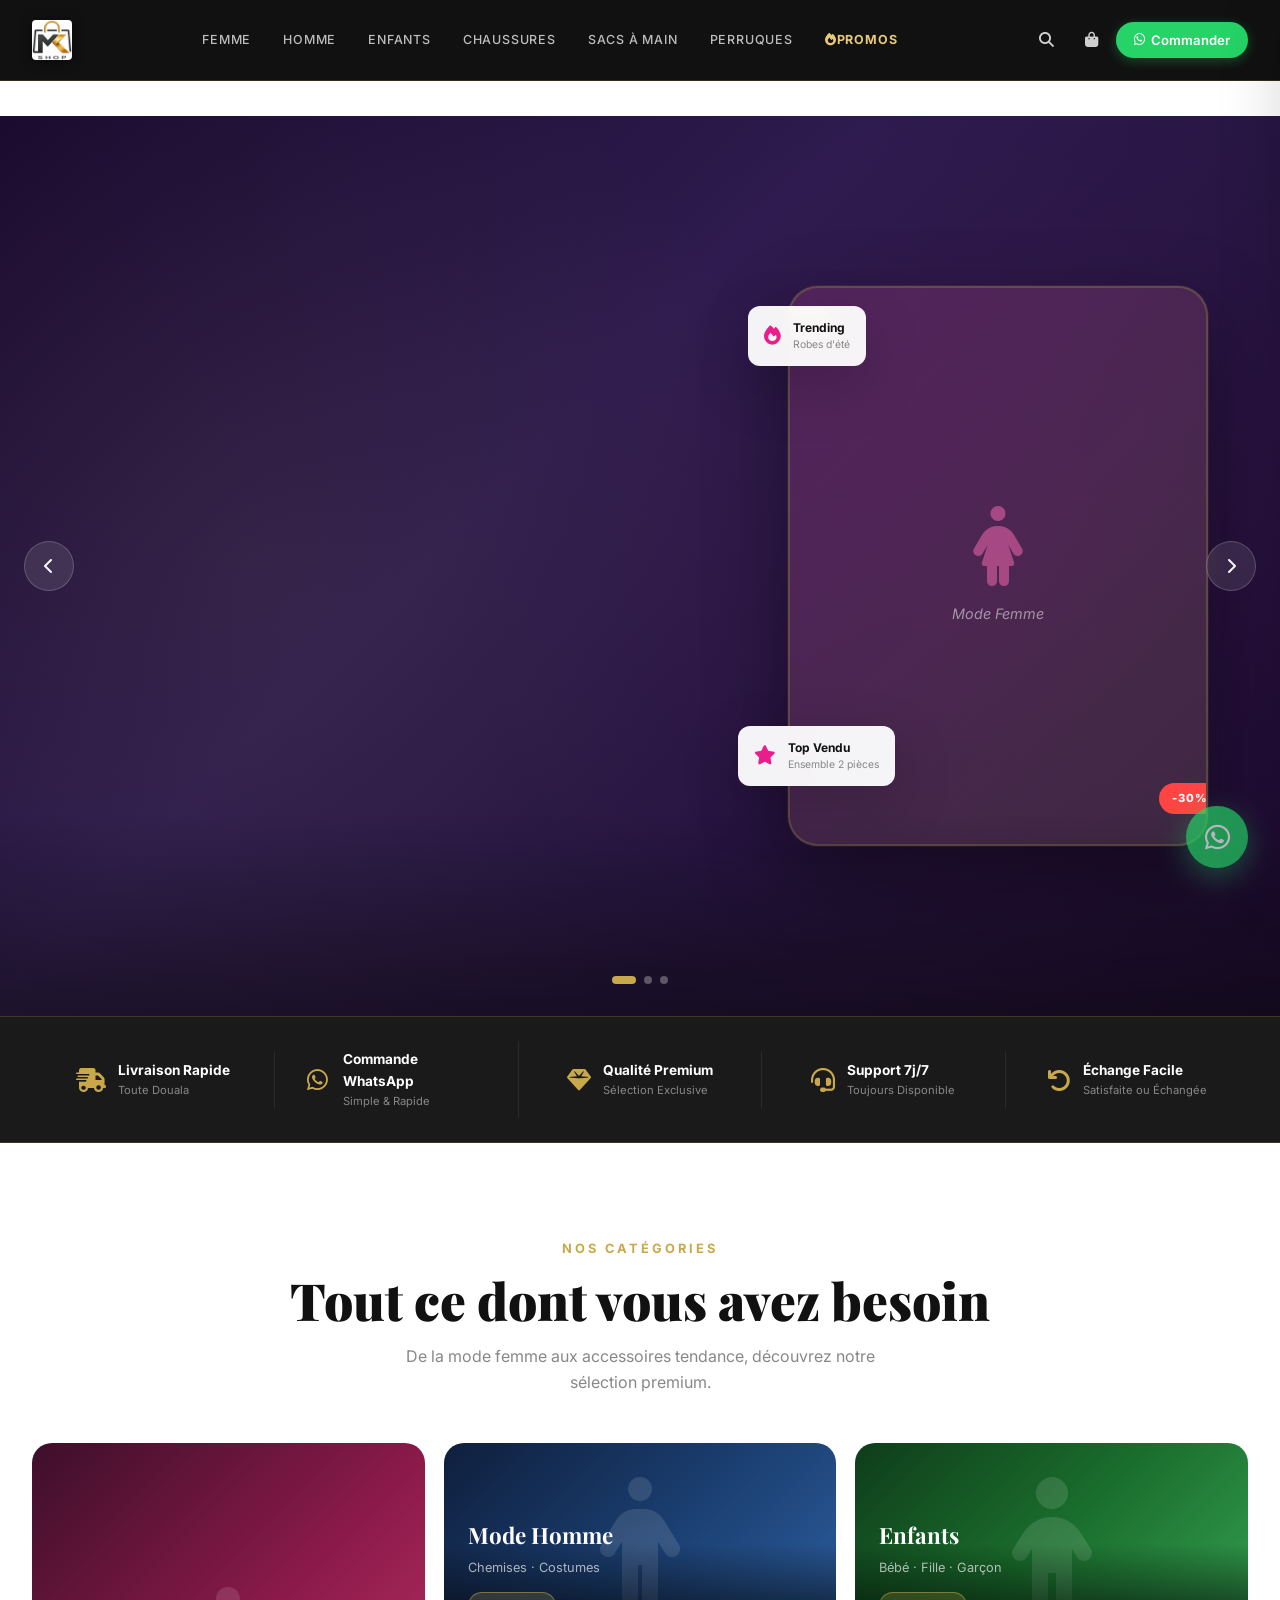
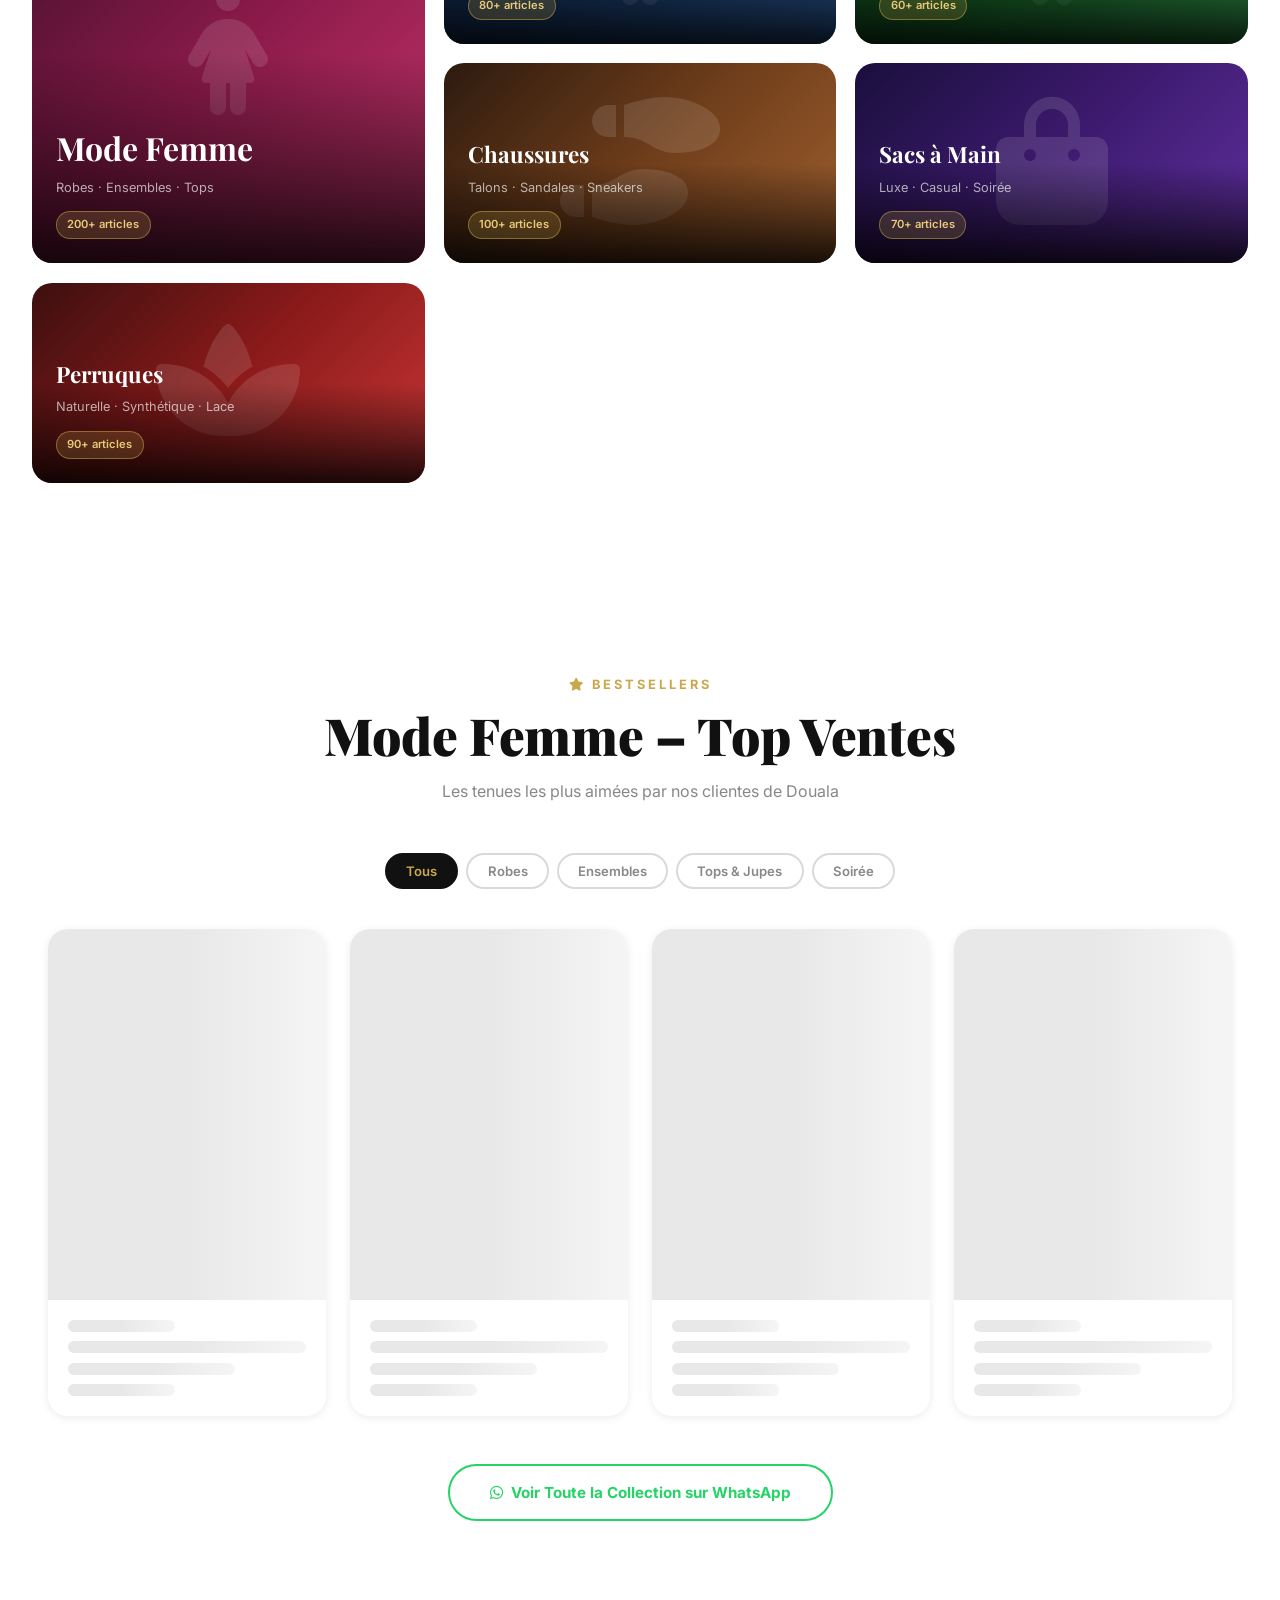
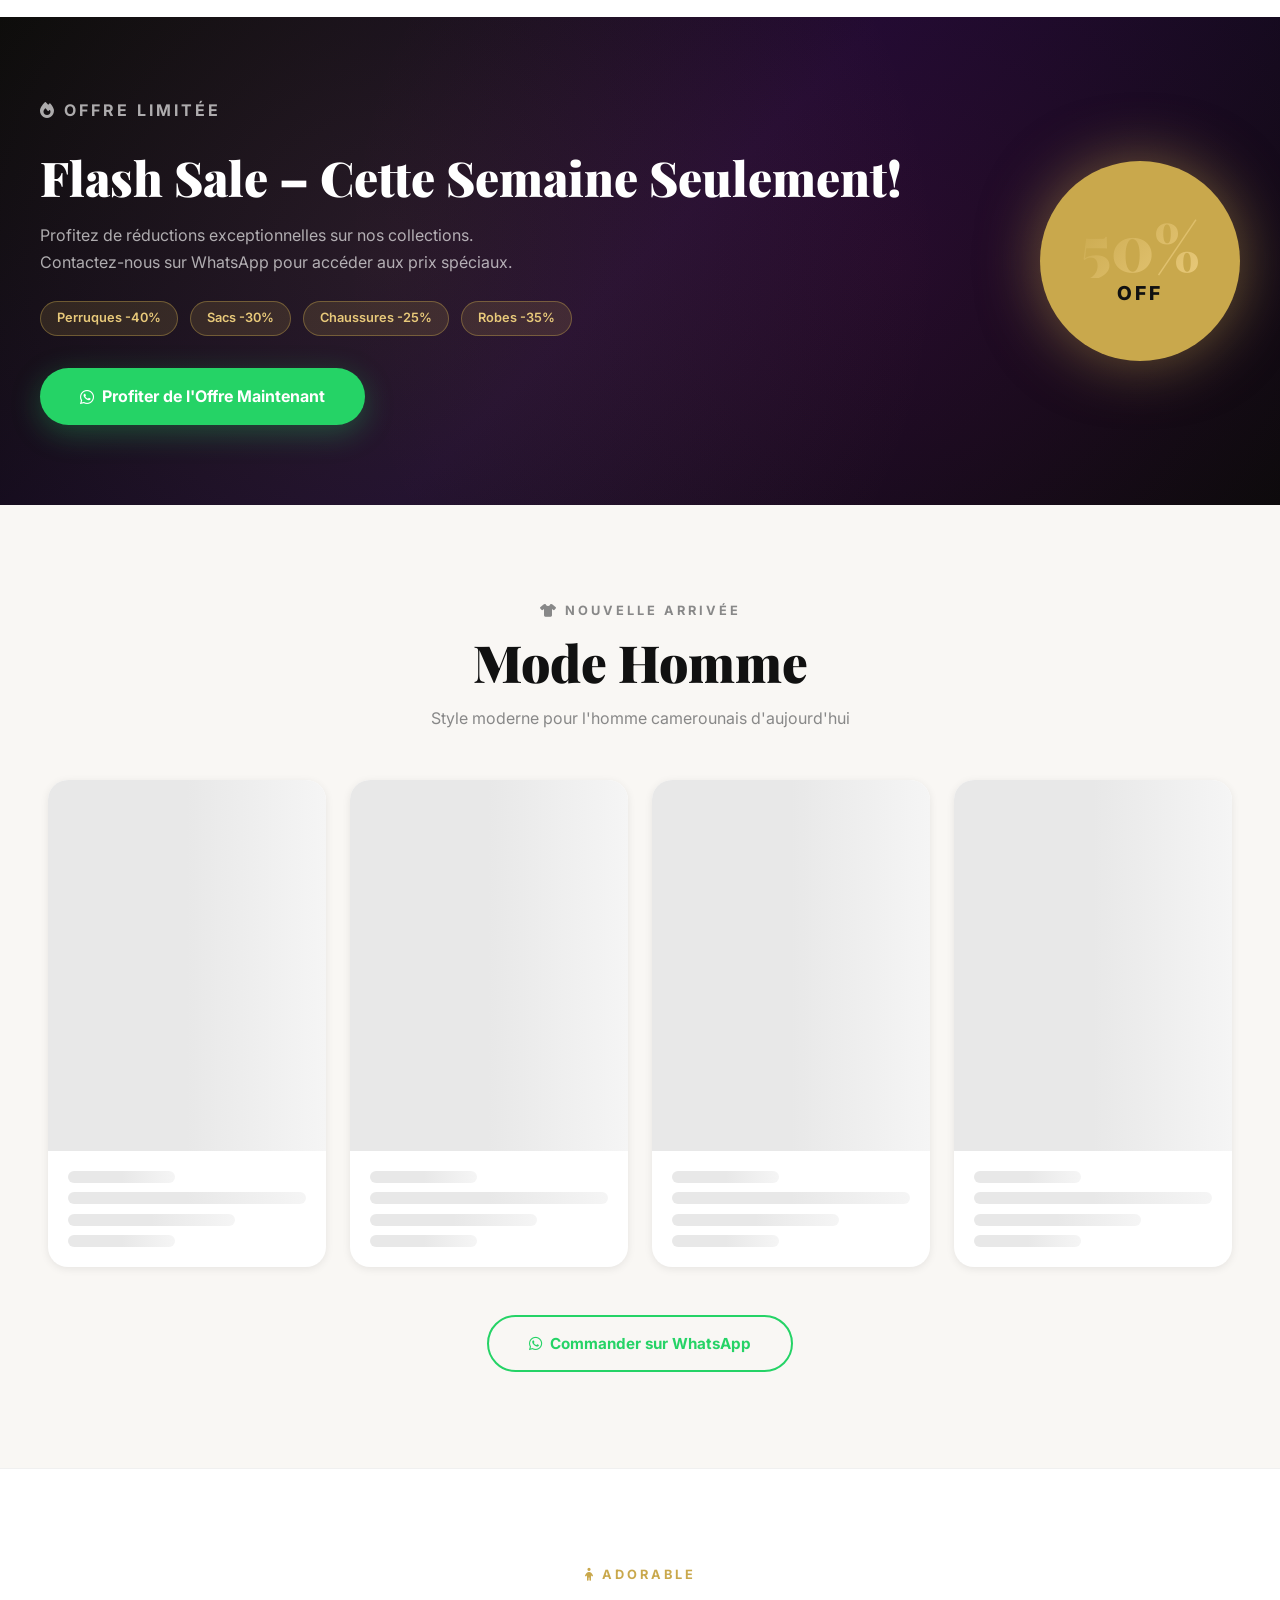
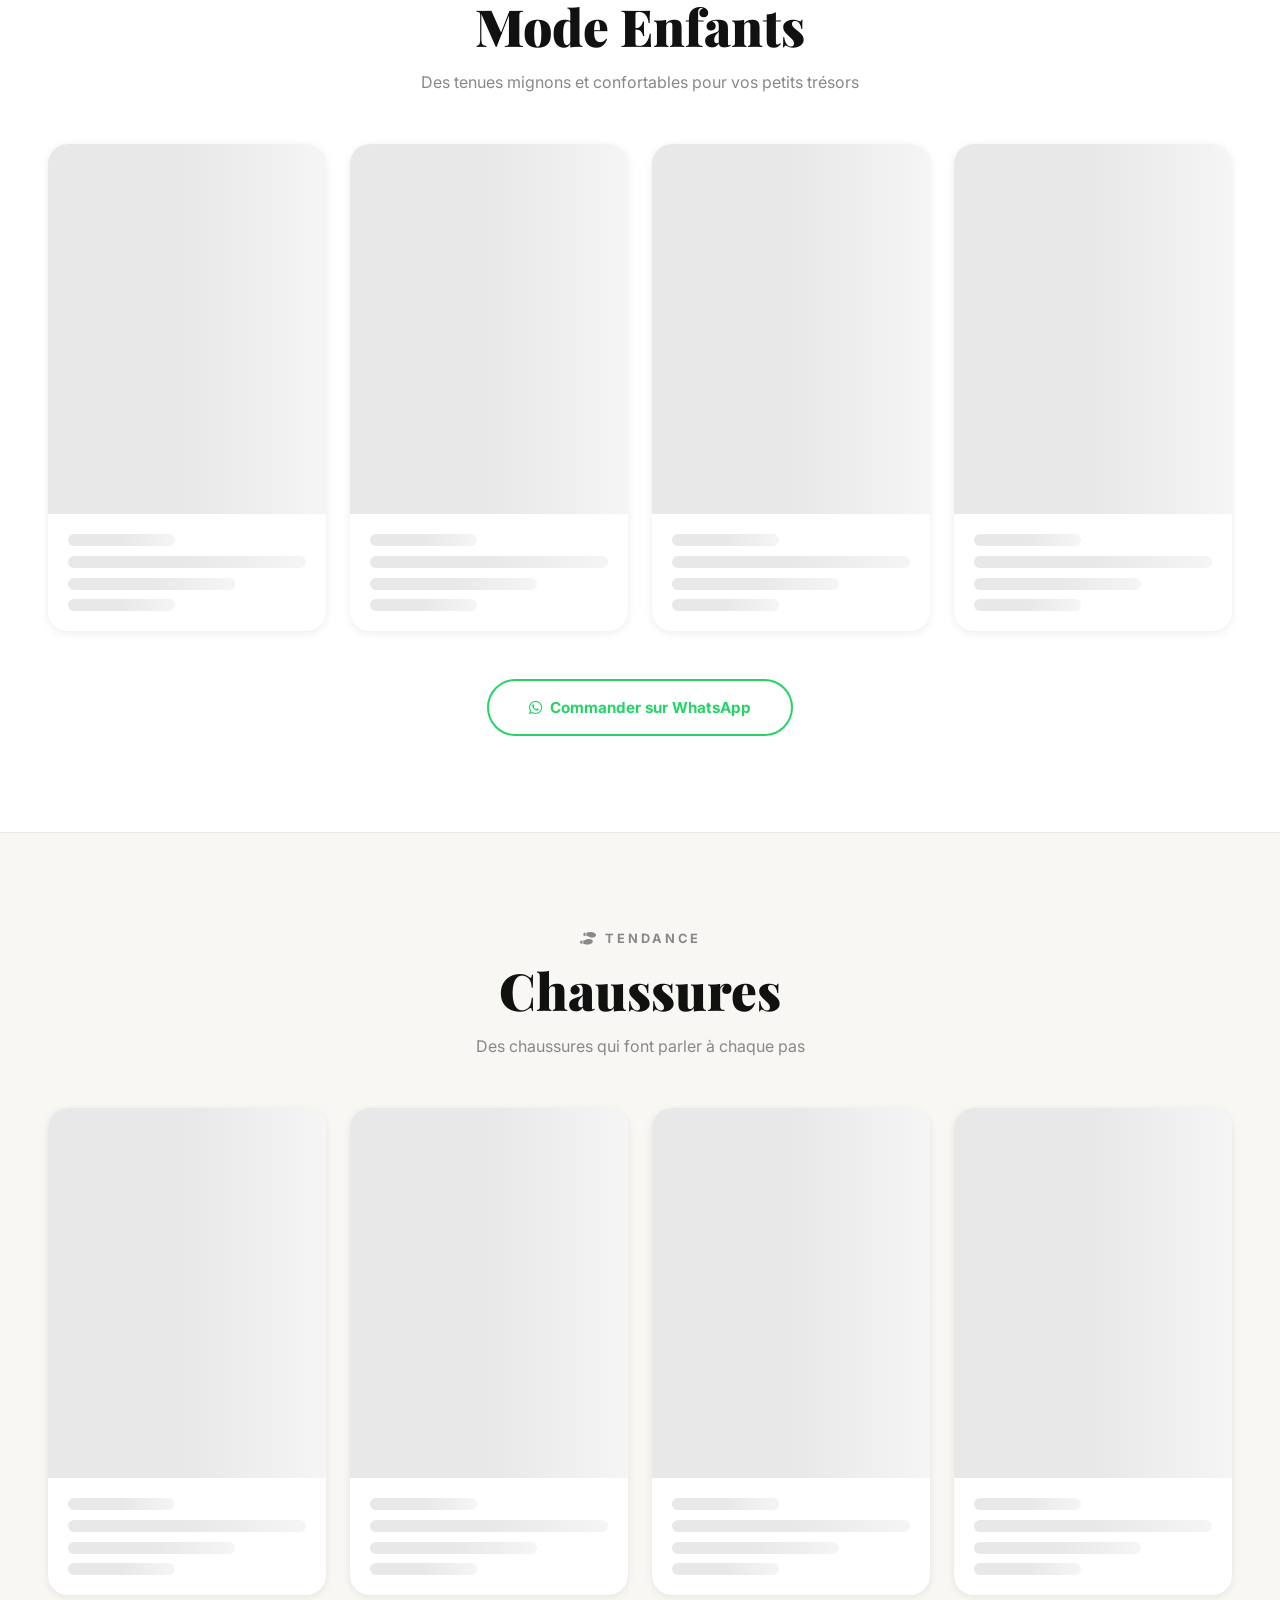
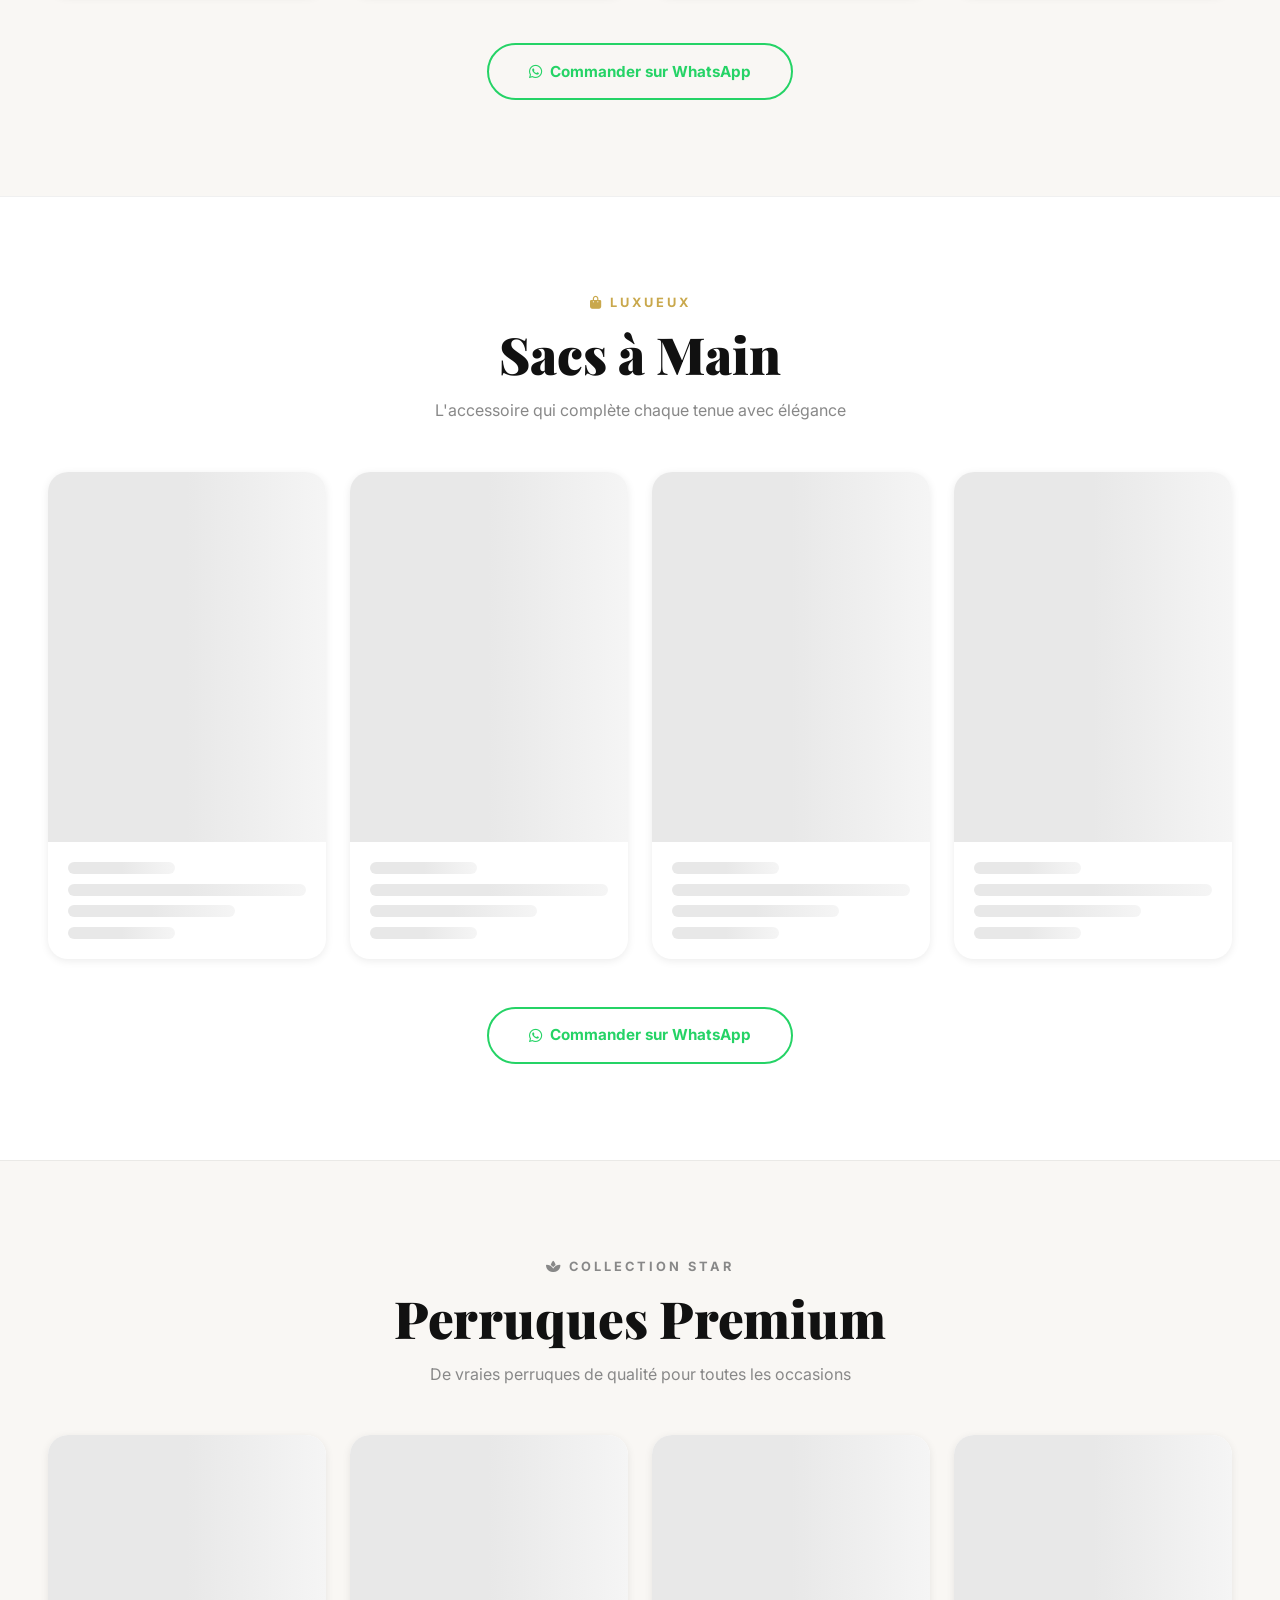
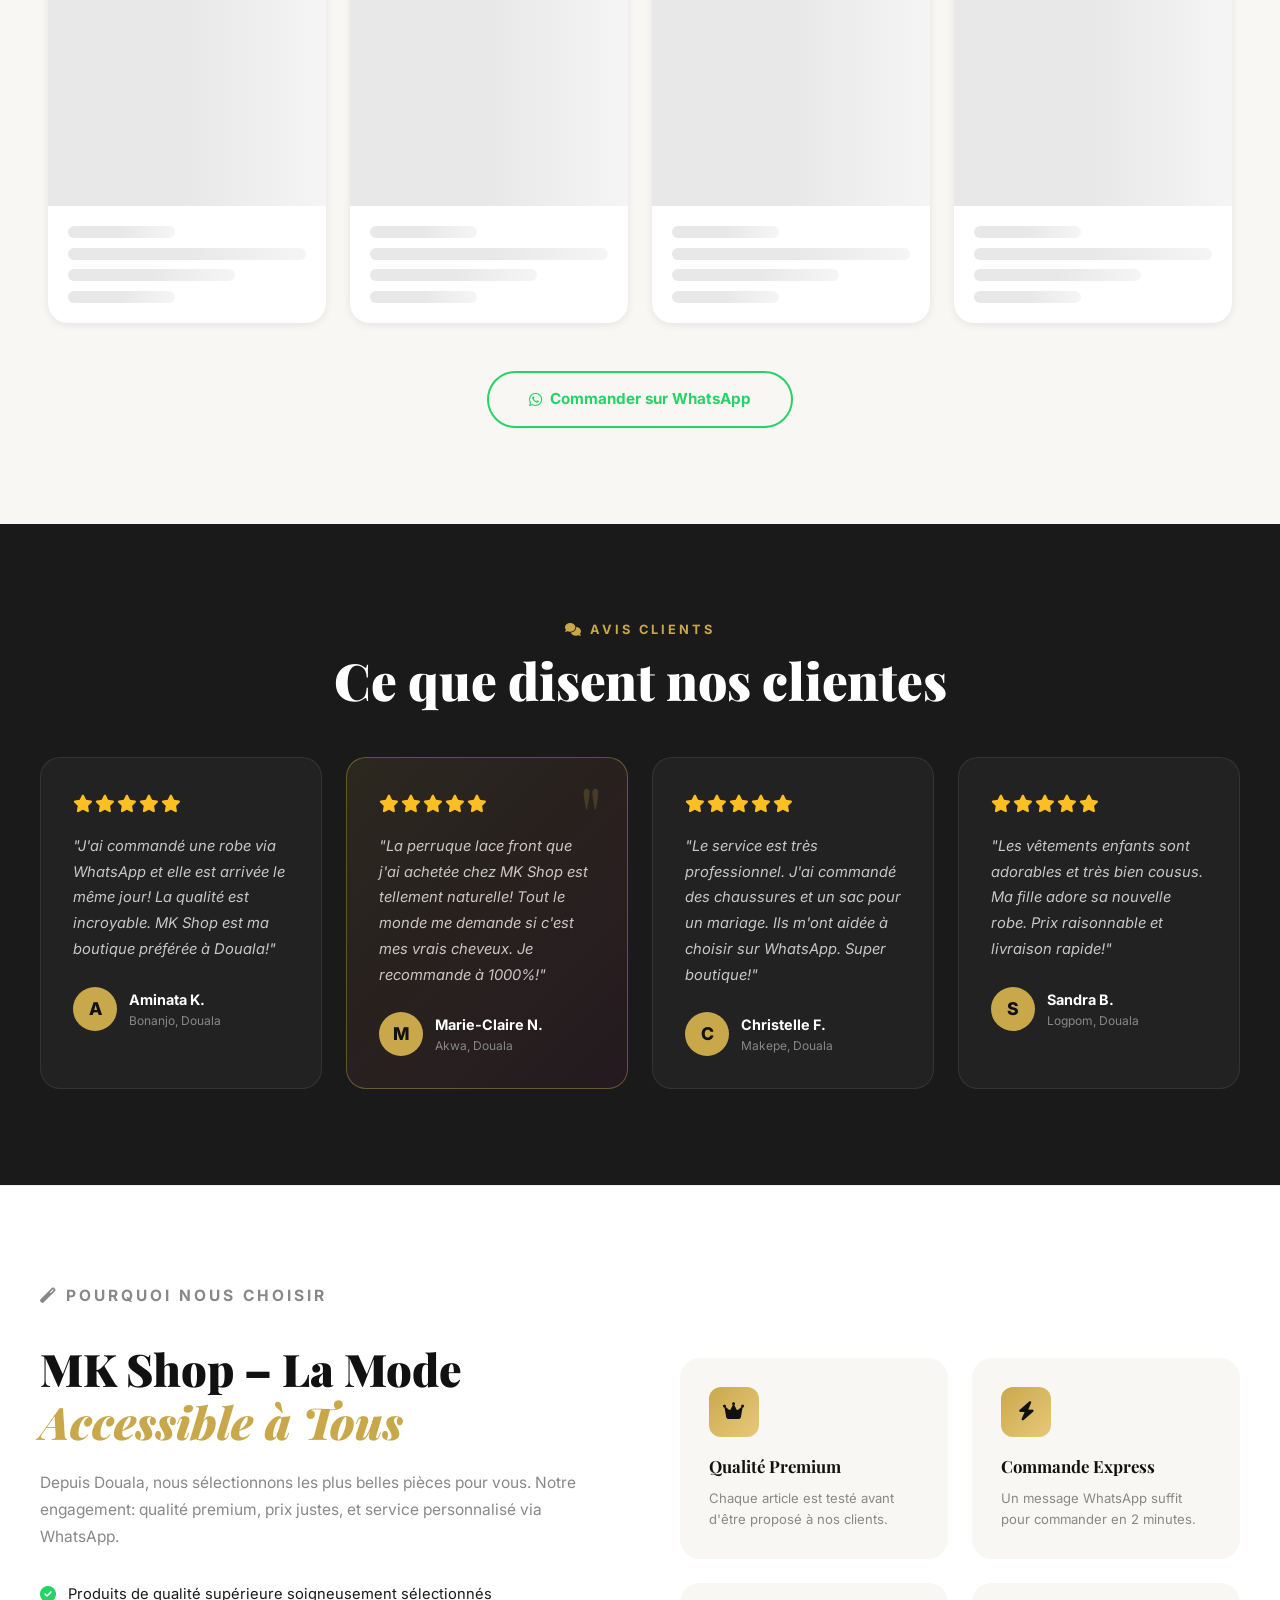
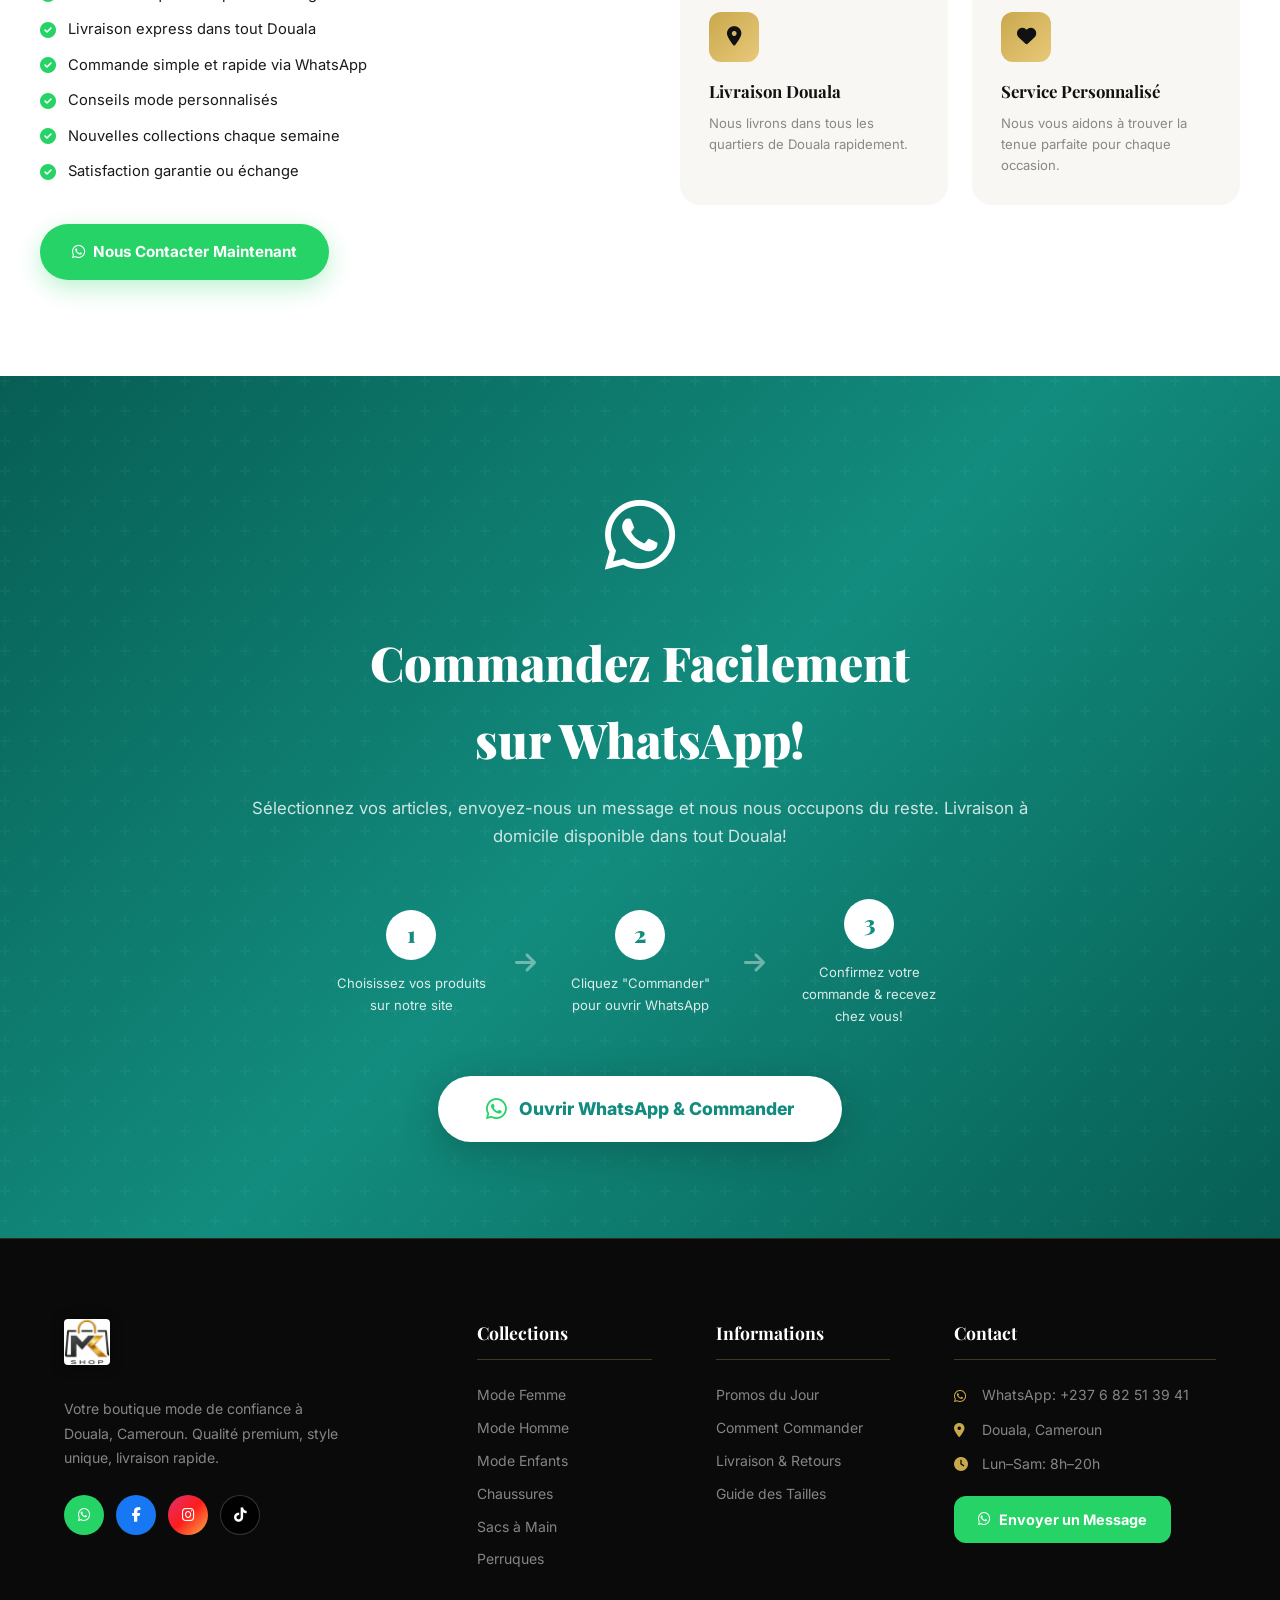
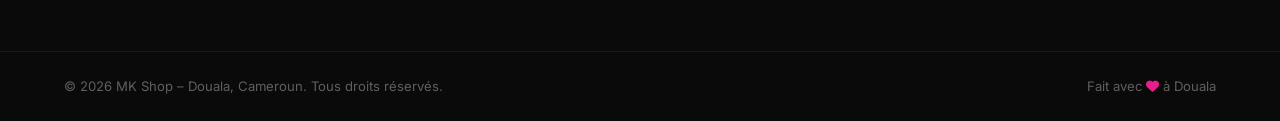
==== commit 5197074c: "Modal: replace with clean inline-style HTML, remove all old modal CSS, fix JS" ====
--- a/index.html
+++ b/index.html
@@ -801,18 +801,38 @@
   <!-- ══════════════════════════════════════════
        PRODUCT MODAL
   ══════════════════════════════════════════ -->
-  <div class="product-modal" id="productModal">
-    <div class="modal-overlay" id="modalOverlay"></div>
-    <div class="modal-content">
-      <button class="modal-close" id="modalClose"><i class="fas fa-times"></i></button>
-      <div class="modal-body" id="modalBody">
-        <!-- Injected by JS -->
-      </div>
+  <div id="productModal" style="display:none; position:fixed; inset:0; background:rgba(0,0,0,0.85); z-index:9999; overflow-y:auto; padding:16px;">
+    <div style="background:#1a1a1a; border-radius:12px; max-width:860px; margin:auto; position:relative; overflow:hidden;">
+
+      <!-- Close button -->
+      <button id="closeModal" style="position:absolute; top:12px; right:12px; z-index:10; background:#333; border:none; color:white; width:36px; height:36px; border-radius:50%; font-size:18px; cursor:pointer;">&#x2715;</button>
+
+      <!-- Image -->
+      <div style="width:100%; background:#111; text-align:center;">
+        <img id="modalImage" src="" alt="" style="width:100%; max-height:420px; object-fit:contain; display:block;">
+      </div>
+
+      <!-- Details -->
+      <div style="padding:24px;">
+        <p id="modalCategory" style="color:#e01e1e; font-size:12px; text-transform:uppercase; letter-spacing:2px; margin:0 0 8px;"></p>
+        <h2 id="modalName" style="color:#ffffff; font-size:24px; font-weight:700; margin:0 0 12px; writing-mode:horizontal-tb;"></h2>
+        <p id="modalDescription" style="color:#aaaaaa; font-size:14px; margin:0 0 16px;"></p>
+        <div style="margin-bottom:20px;">
+          <span id="modalPrice" style="color:#e01e1e; font-size:26px; font-weight:800;"></span>
+          <span id="modalOldPrice" style="color:#666; font-size:16px; text-decoration:line-through; margin-left:10px;"></span>
+        </div>
+        <div style="display:flex; gap:12px; flex-wrap:wrap;">
+          <button id="modalAddCart" style="flex:1; min-width:140px; background:#e01e1e; color:white; border:none; padding:14px; border-radius:8px; font-size:15px; font-weight:600; cursor:pointer;">Ajouter au Panier</button>
+          <button id="modalWhatsApp" style="flex:1; min-width:140px; background:#25d366; color:white; border:none; padding:14px; border-radius:8px; font-size:15px; font-weight:600; cursor:pointer;">Commander via WhatsApp</button>
+        </div>
+      </div>
+
       <!-- Related products -->
-      <div class="modal-related" id="modalRelated" style="display:none">
-        <p class="modal-related-title"><i class="fas fa-heart"></i> Vous aimerez aussi</p>
-        <div class="modal-related-grid" id="modalRelatedGrid"></div>
-      </div>
+      <div style="padding:0 24px 24px;">
+        <p style="color:#ffffff; font-weight:600; margin-bottom:12px;">Vous aimerez aussi</p>
+        <div id="modalRelated" style="display:flex; gap:12px; overflow-x:auto;"></div>
+      </div>
+
     </div>
   </div>
 
--- a/css/style.css
+++ b/css/style.css
@@ -2260,320 +2260,6 @@
 
 .btn-clear-cart:hover { border-color: #ff4444; color: #ff4444; }
 
-/* ═══════════════════════════════════════════════════════════
-   PRODUCT MODAL
-═══════════════════════════════════════════════════════════ */
-.product-modal {
-  position: fixed;
-  inset: 0;
-  z-index: 10001;
-  display: flex;
-  align-items: center;
-  justify-content: center;
-  padding: 2rem;
-  opacity: 0;
-  pointer-events: none;
-  transition: opacity 0.3s ease;
-}
-
-.product-modal.open {
-  opacity: 1;
-  pointer-events: all;
-}
-
-.modal-overlay {
-  position: absolute;
-  inset: 0;
-  background: rgba(0,0,0,0.7);
-  backdrop-filter: blur(8px);
-}
-
-.modal-content {
-  position: relative;
-  background: white;
-  border-radius: var(--radius-lg);
-  max-width: 800px;
-  width: 100%;
-  max-height: 90vh;
-  overflow-y: auto;
-  transform: scale(0.9) translateY(20px);
-  transition: transform 0.3s ease;
-  box-shadow: var(--shadow-lg);
-}
-
-.product-modal.open .modal-content {
-  transform: scale(1) translateY(0);
-}
-
-.modal-close {
-  position: absolute;
-  top: 1.25rem;
-  right: 1.25rem;
-  width: 36px;
-  height: 36px;
-  border-radius: 50%;
-  background: var(--off-white);
-  color: var(--dark);
-  font-size: 1rem;
-  display: flex;
-  align-items: center;
-  justify-content: center;
-  z-index: 2;
-  transition: var(--transition);
-  cursor: pointer;
-}
-
-.modal-close:hover { background: var(--dark); color: white; transform: rotate(90deg); }
-
-.modal-body {
-  display: grid;
-  grid-template-columns: 1fr 1fr;
-  gap: 0;
-}
-
-.modal-img {
-  aspect-ratio: 3/4;
-  border-radius: var(--radius-lg) 0 0 var(--radius-lg);
-  overflow: hidden;
-  background: var(--off-white);
-  /* Remove display:flex — gallery-wrap handles layout */
-  position: relative;
-}
-
-.modal-img img { width: 100%; height: 100%; object-fit: cover; }
-
-/* ── Modal Image Gallery ── */
-.modal-gallery-wrap {
-  position: relative;
-  display: block;
-  padding: 0;
-  overflow: hidden;
-}
-
-.modal-slides-track {
-  width: 100%;
-  /* Height driven by the active slide content */
-  position: relative;
-}
-
-.modal-slide {
-  position: absolute;
-  inset: 0;
-  opacity: 0;
-  transition: opacity 0.4s ease;
-  display: flex;
-  align-items: center;
-  justify-content: center;
-  overflow: hidden;
-}
-
-.modal-slide.active {
-  opacity: 1;
-  position: relative;
-  /* Let the active slide define the height */
-  min-height: 280px;
-}
-
-.modal-slide img {
-  width: 100%;
-  height: 100%;
-  object-fit: cover;
-  display: block;
-}
-
-.modal-gallery-prev,
-.modal-gallery-next {
-  position: absolute;
-  top: 50%;
-  transform: translateY(-50%);
-  width: 38px;
-  height: 38px;
-  border-radius: 50%;
-  background: rgba(0,0,0,0.45);
-  border: 1px solid rgba(255,255,255,0.2);
-  color: white;
-  font-size: 0.85rem;
-  display: flex;
-  align-items: center;
-  justify-content: center;
-  z-index: 10;
-  cursor: pointer;
-  transition: var(--transition);
-  backdrop-filter: blur(6px);
-}
-
-.modal-gallery-prev { left: 10px; }
-.modal-gallery-next { right: 10px; }
-
-.modal-gallery-prev:hover,
-.modal-gallery-next:hover {
-  background: var(--gold);
-  color: var(--dark);
-  border-color: var(--gold);
-}
-
-.modal-gallery-dots {
-  position: absolute;
-  bottom: 12px;
-  left: 50%;
-  transform: translateX(-50%);
-  display: flex;
-  gap: 6px;
-  z-index: 10;
-}
-
-.modal-dot {
-  width: 7px;
-  height: 7px;
-  border-radius: 50%;
-  background: rgba(255,255,255,0.4);
-  border: none;
-  cursor: pointer;
-  transition: var(--transition);
-  padding: 0;
-}
-
-.modal-dot.active {
-  background: var(--gold);
-  width: 20px;
-  border-radius: 4px;
-}
-
-.modal-gallery-counter {
-  position: absolute;
-  top: 12px;
-  right: 12px;
-  background: rgba(0,0,0,0.5);
-  color: white;
-  font-size: 0.72rem;
-  font-weight: 600;
-  padding: 0.25rem 0.6rem;
-  border-radius: 50px;
-  z-index: 10;
-  backdrop-filter: blur(6px);
-  letter-spacing: 0.5px;
-}
-
-/* ── Video slides ── */
-.modal-slide-video iframe,
-.modal-slide-video video {
-  width: 100%;
-  height: 100%;
-  object-fit: cover;
-  border: none;
-}
-
-.modal-video-overlay {
-  position: absolute;
-  inset: 0;
-  display: flex;
-  flex-direction: column;
-  align-items: center;
-  justify-content: center;
-  gap: 0.75rem;
-  background: rgba(0,0,0,0.5);
-  color: white;
-  text-decoration: none;
-  font-weight: 700;
-  font-size: 1rem;
-  transition: var(--transition);
-}
-
-.modal-video-overlay i { font-size: 3rem; }
-.modal-video-overlay:hover { background: rgba(0,0,0,0.7); }
-
-.modal-info {
-  padding: 2.5rem;
-  display: flex;
-  flex-direction: column;
-  gap: 1rem;
-}
-
-.modal-category {
-  font-size: 0.7rem;
-  text-transform: uppercase;
-  letter-spacing: 2px;
-  color: var(--gold);
-  font-weight: 700;
-}
-
-.modal-name {
-  font-family: var(--font-serif);
-  font-size: 1.8rem;
-  font-weight: 900;
-  line-height: 1.2;
-}
-
-.modal-desc {
-  font-size: 0.9rem;
-  color: var(--gray);
-  line-height: 1.7;
-}
-
-.modal-price {
-  display: flex;
-  align-items: baseline;
-  gap: 0.75rem;
-}
-
-.modal-price-current {
-  font-size: 2rem;
-  font-weight: 900;
-  font-family: var(--font-serif);
-  color: var(--dark);
-}
-
-.modal-price-old {
-  font-size: 1.1rem;
-  color: var(--gray);
-  text-decoration: line-through;
-}
-
-.modal-actions {
-  display: flex;
-  flex-direction: column;
-  gap: 0.75rem;
-  margin-top: auto;
-}
-
-.btn-modal-add {
-  padding: 1rem;
-  background: var(--dark);
-  color: white;
-  border-radius: var(--radius);
-  font-weight: 700;
-  font-size: 0.95rem;
-  cursor: pointer;
-  transition: var(--transition);
-  border: none;
-  display: flex;
-  align-items: center;
-  justify-content: center;
-  gap: 0.5rem;
-}
-
-.btn-modal-add:hover { background: var(--gold); color: var(--dark); }
-
-.btn-modal-wa {
-  padding: 1rem;
-  background: var(--wa-green);
-  color: white;
-  border-radius: var(--radius);
-  font-weight: 700;
-  font-size: 0.95rem;
-  cursor: pointer;
-  transition: var(--transition);
-  border: none;
-  display: flex;
-  align-items: center;
-  justify-content: center;
-  gap: 0.5rem;
-  text-decoration: none;
-}
-
-.btn-modal-wa:hover { background: var(--wa-dark); }
-
-/* ═══════════════════════════════════════════════════════════
    ANIMATIONS
 ═══════════════════════════════════════════════════════════ */
 @keyframes fadeUp {
@@ -2652,10 +2338,11 @@
   .modal-body { grid-template-columns: 1fr; }
   .modal-img {
     border-radius: var(--radius-lg) var(--radius-lg) 0 0;
-    aspect-ratio: unset;
+    min-height: 300px;
     height: 300px;
   }
-  .modal-slide.active { min-height: 300px; }
+  .modal-gallery-wrap { min-height: 300px; height: 300px; }
+  .modal-slides-track { min-height: 300px; height: 300px; }
 }
 
 /* ── Tablet portrait ── */
@@ -2760,24 +2447,7 @@
   /* ─ Cart sidebar ─ */
   .cart-sidebar { width: 100%; right: -100%; }
 
-  /* ─ Modal ─ */
-  .product-modal { padding: 0.5rem; align-items: flex-end; }
-  .modal-content {
-    border-radius: var(--radius-lg) var(--radius-lg) 0 0;
-    max-height: 92vh;
-    overflow-y: auto;
-    width: 100%;
-  }
-  .modal-body { grid-template-columns: 1fr; }
-  .modal-img {
-    border-radius: var(--radius-lg) var(--radius-lg) 0 0;
-    aspect-ratio: unset;
-    height: 280px;
-  }
-  .modal-slide.active { min-height: 280px; }
-  .modal-info { padding: 1.5rem; }
-  .modal-actions { flex-direction: column; gap: 0.75rem; }
-  .btn-modal-add, .btn-modal-wa { width: 100%; justify-content: center; }
+  /* ─ Modal handled by its own @media (max-width: 640px) block ─ */
 
   /* ─ Floating buttons ─ */
   .floating-whatsapp { bottom: 1.5rem; right: 1.5rem; width: 54px; height: 54px; font-size: 1.4rem; }
@@ -2859,12 +2529,7 @@
   .footer-top { padding: 2rem 1rem; }
   .footer-brand p { font-size: 0.85rem; }
 
-  /* ─ Modal ─ */
-  .product-modal { padding: 0; }
-  .modal-content { border-radius: 0; max-height: 100dvh; width: 100%; }
-  .modal-img { height: 260px; aspect-ratio: unset; border-radius: 0; }
-  .modal-slide.active { min-height: 260px; }
-  .modal-info { padding: 1.25rem; }
+  /* ─ Modal handled by its own @media (max-width: 640px) block ─ */
   .modal-name { font-size: 1.2rem; }
   .modal-price-current { font-size: 1.3rem; }
 
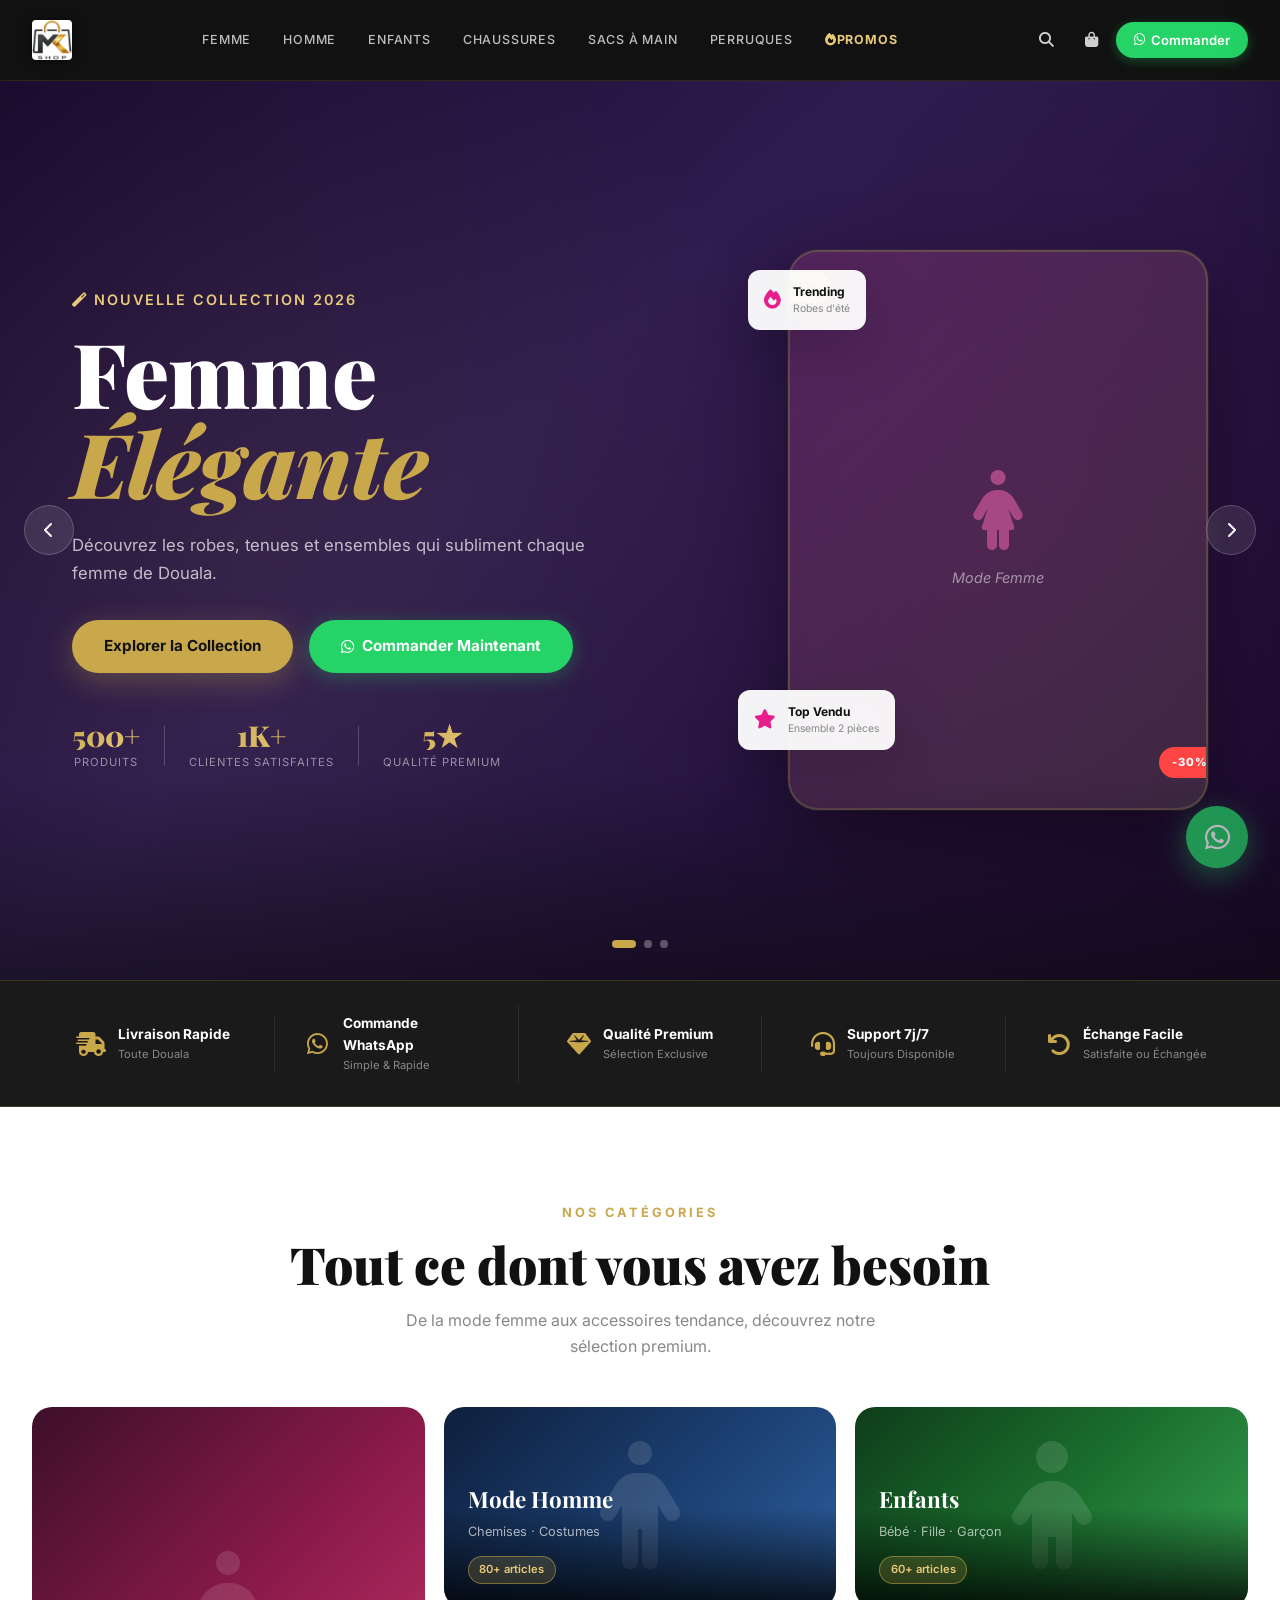
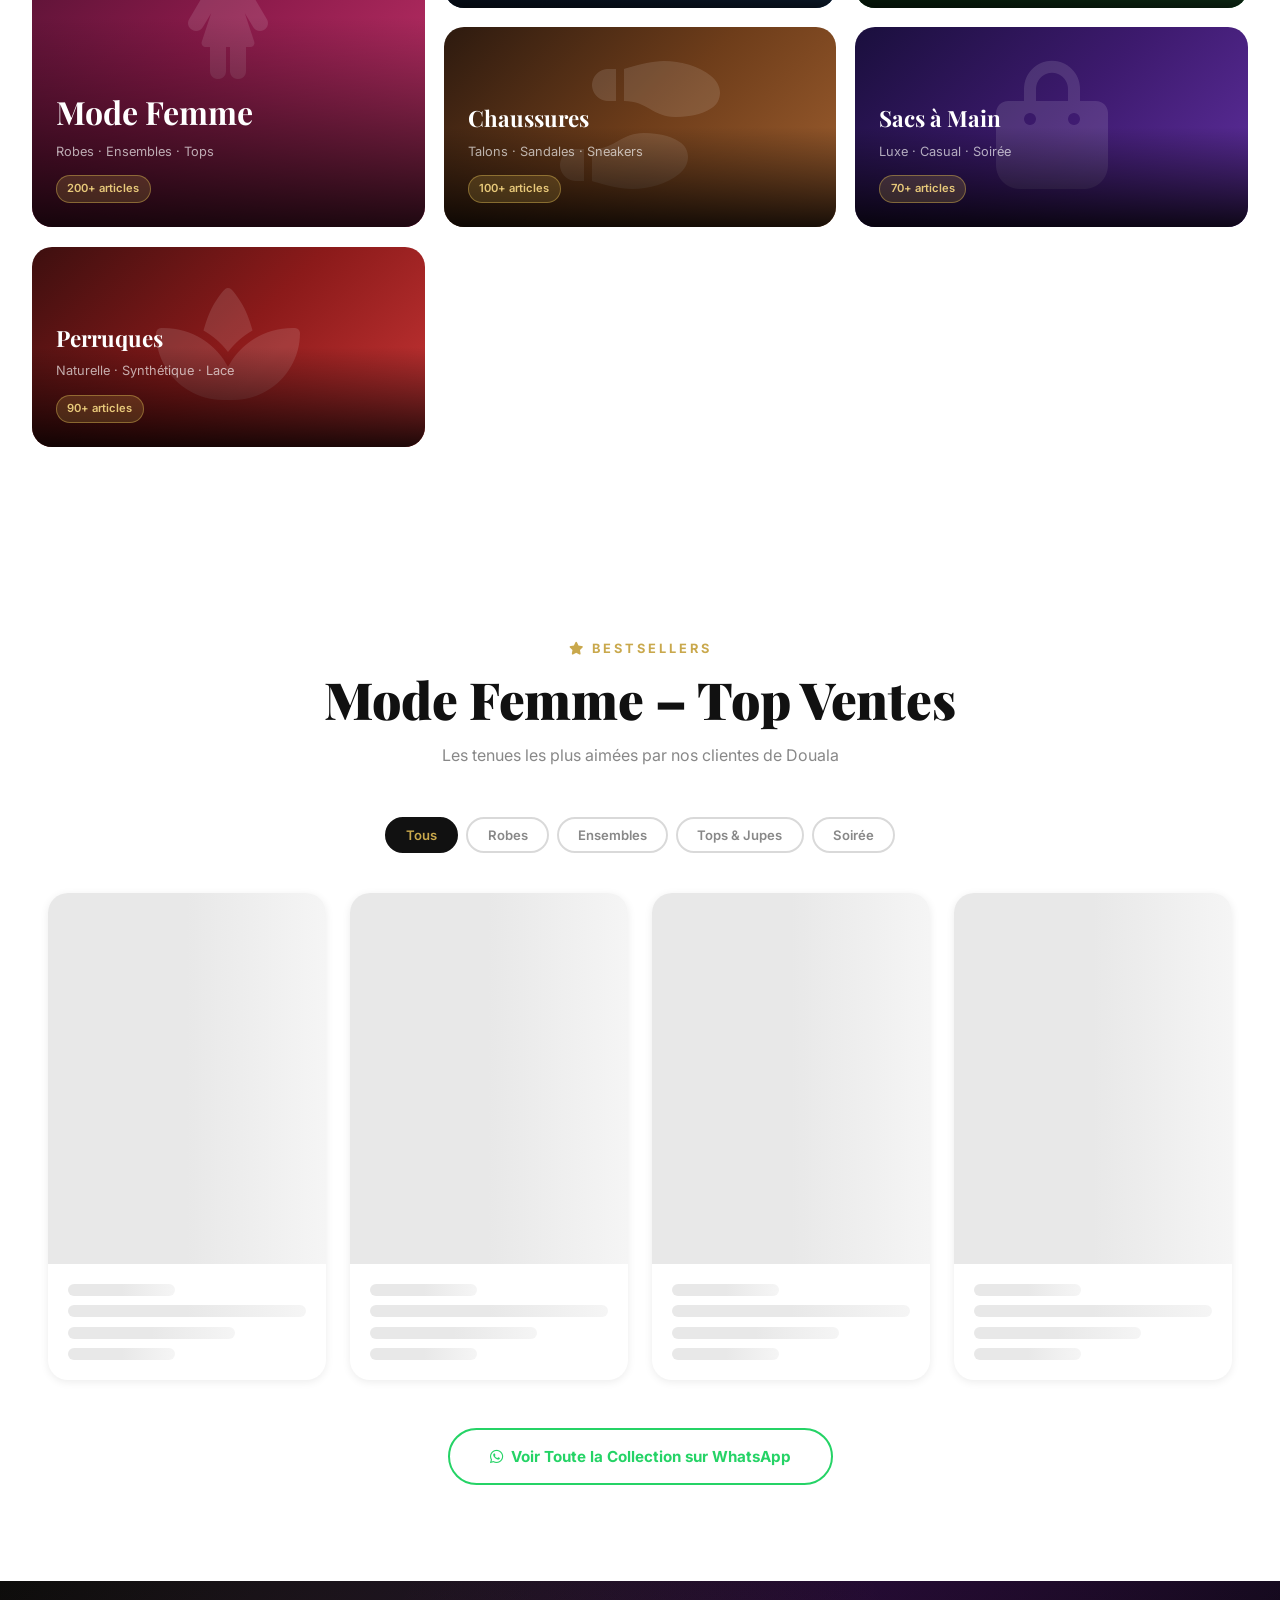
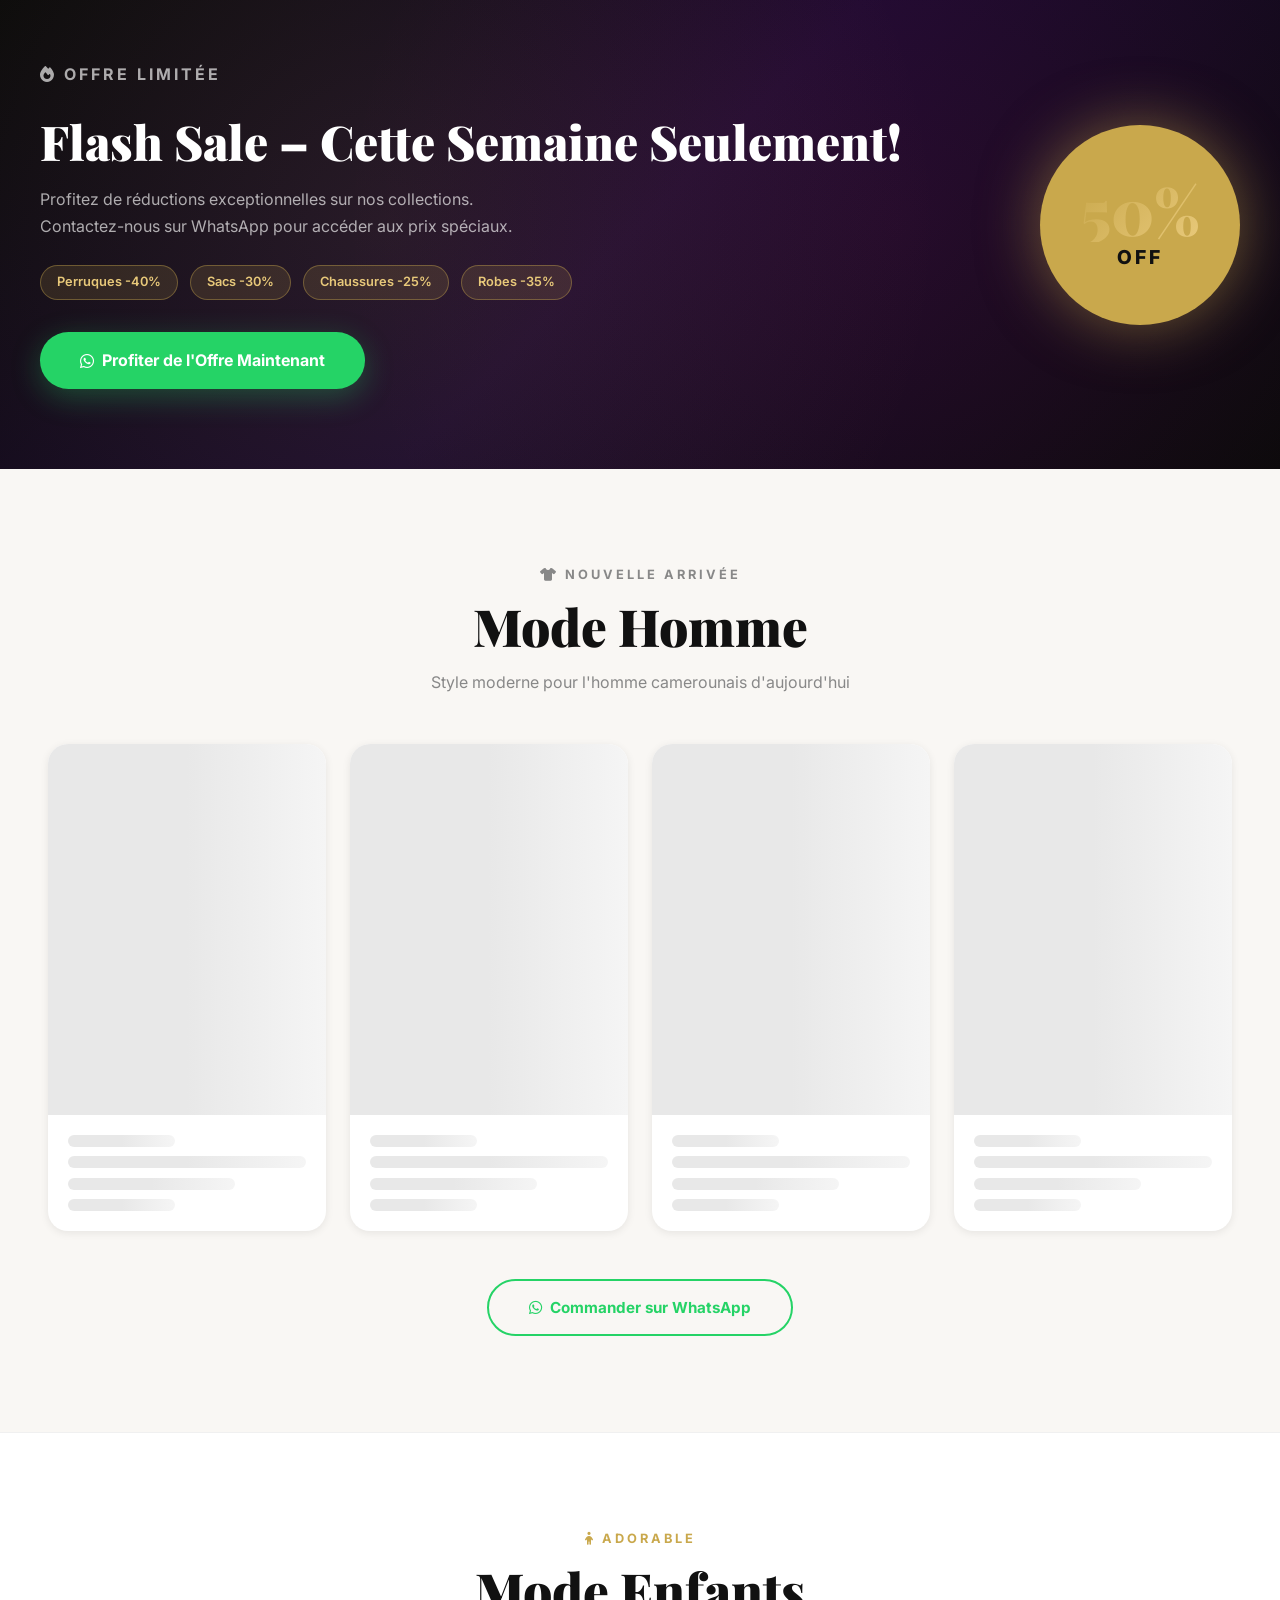
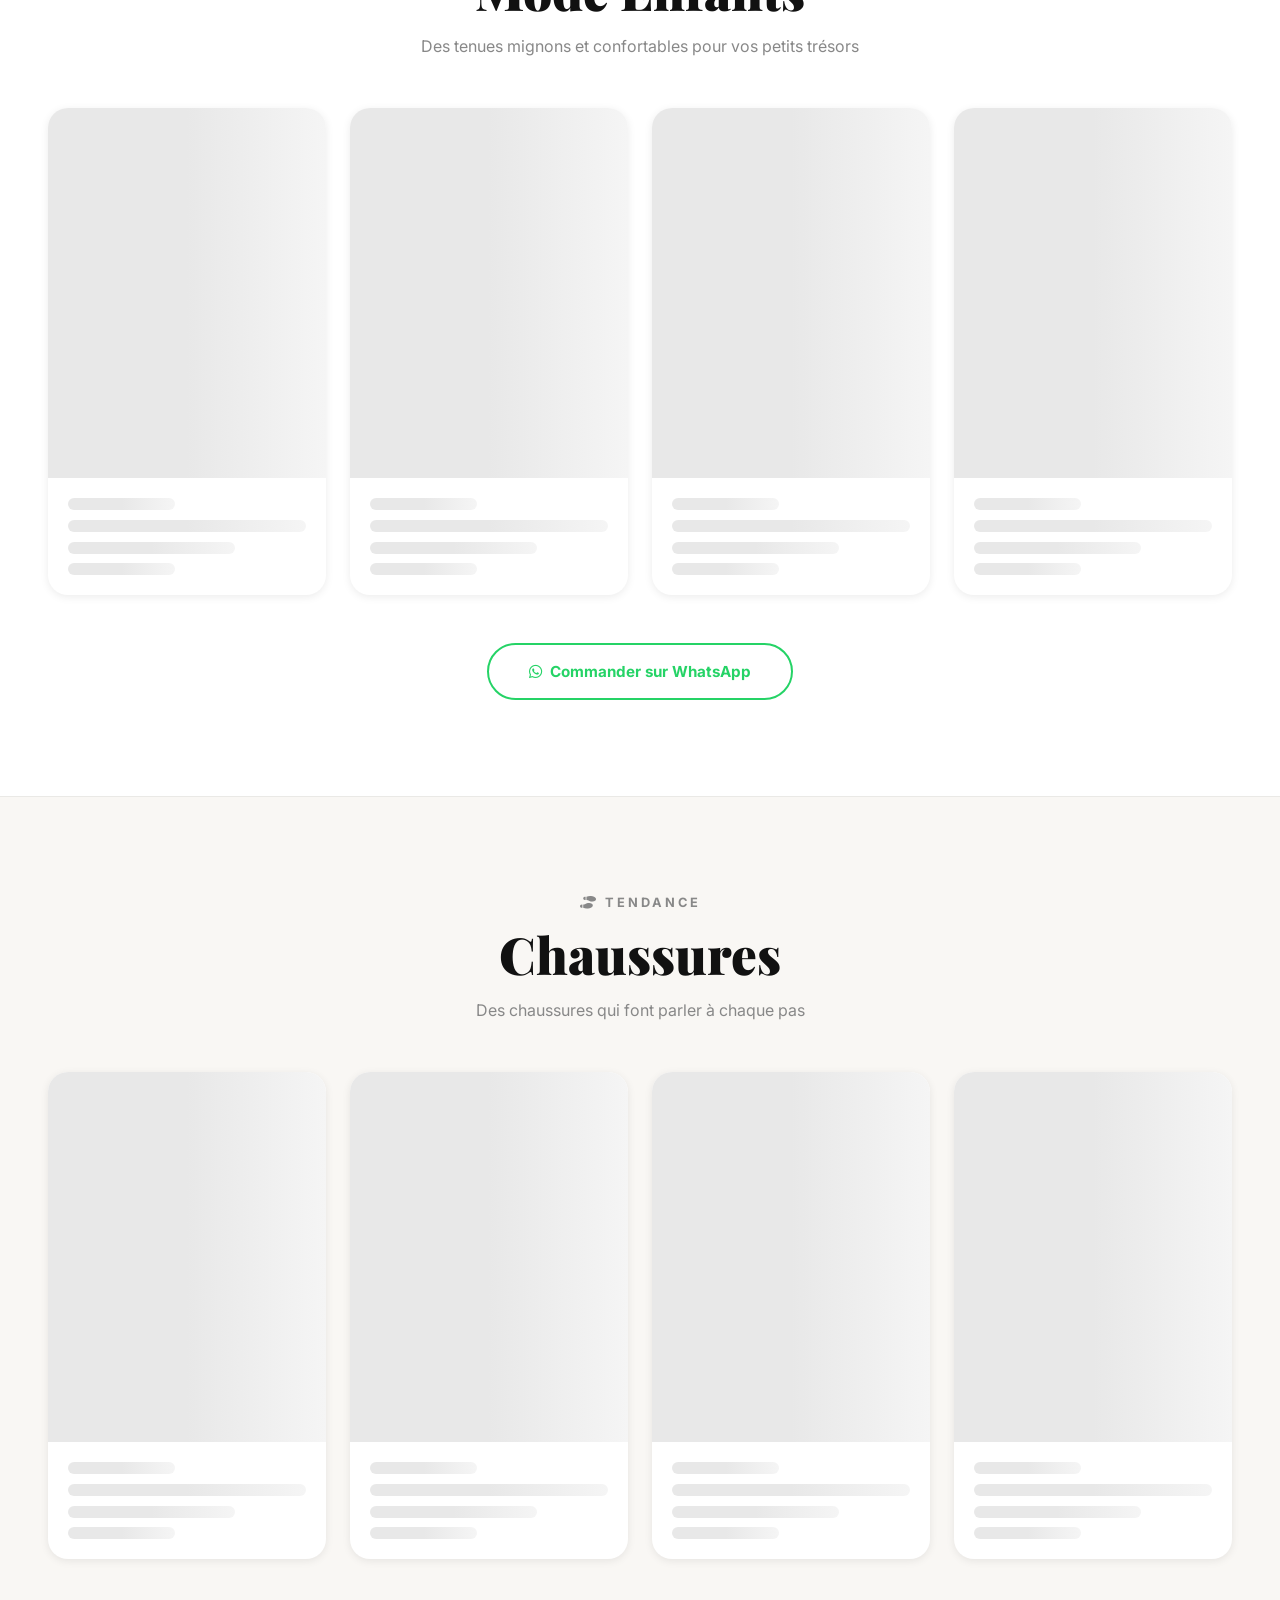
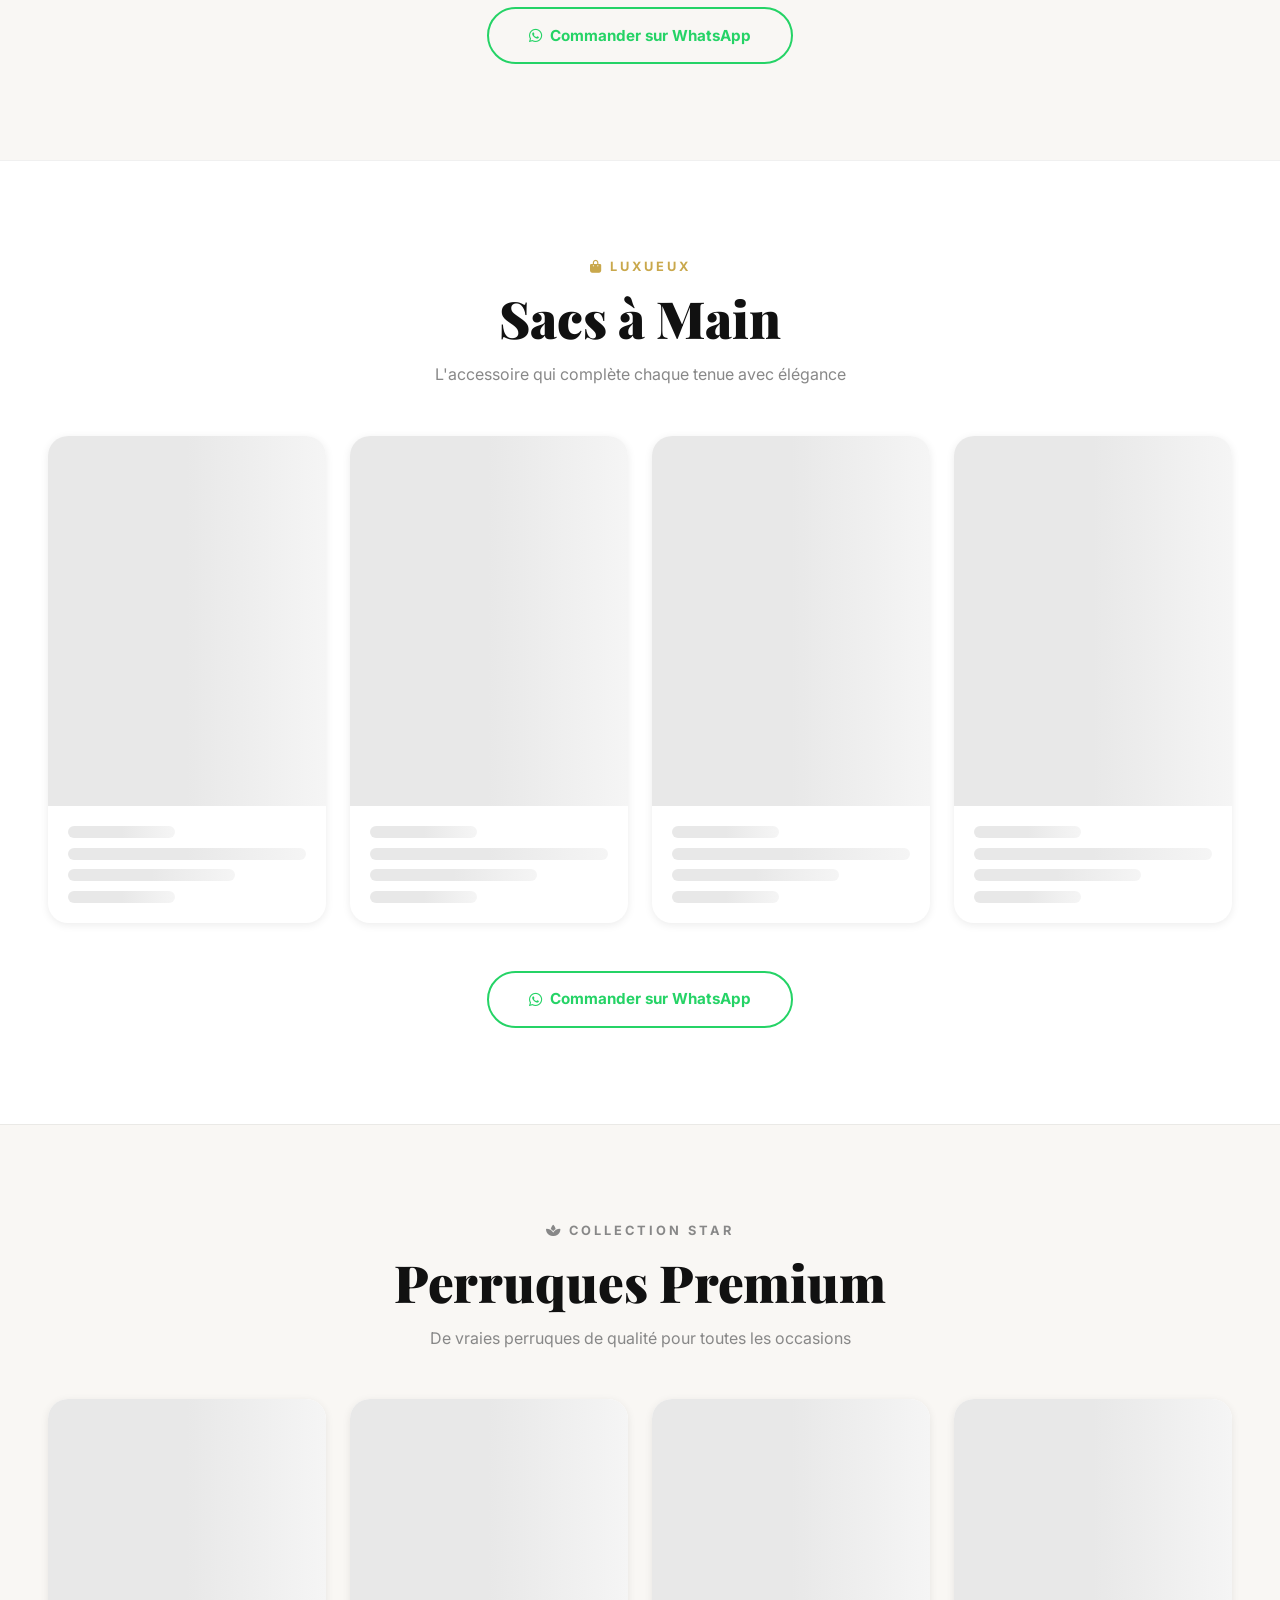
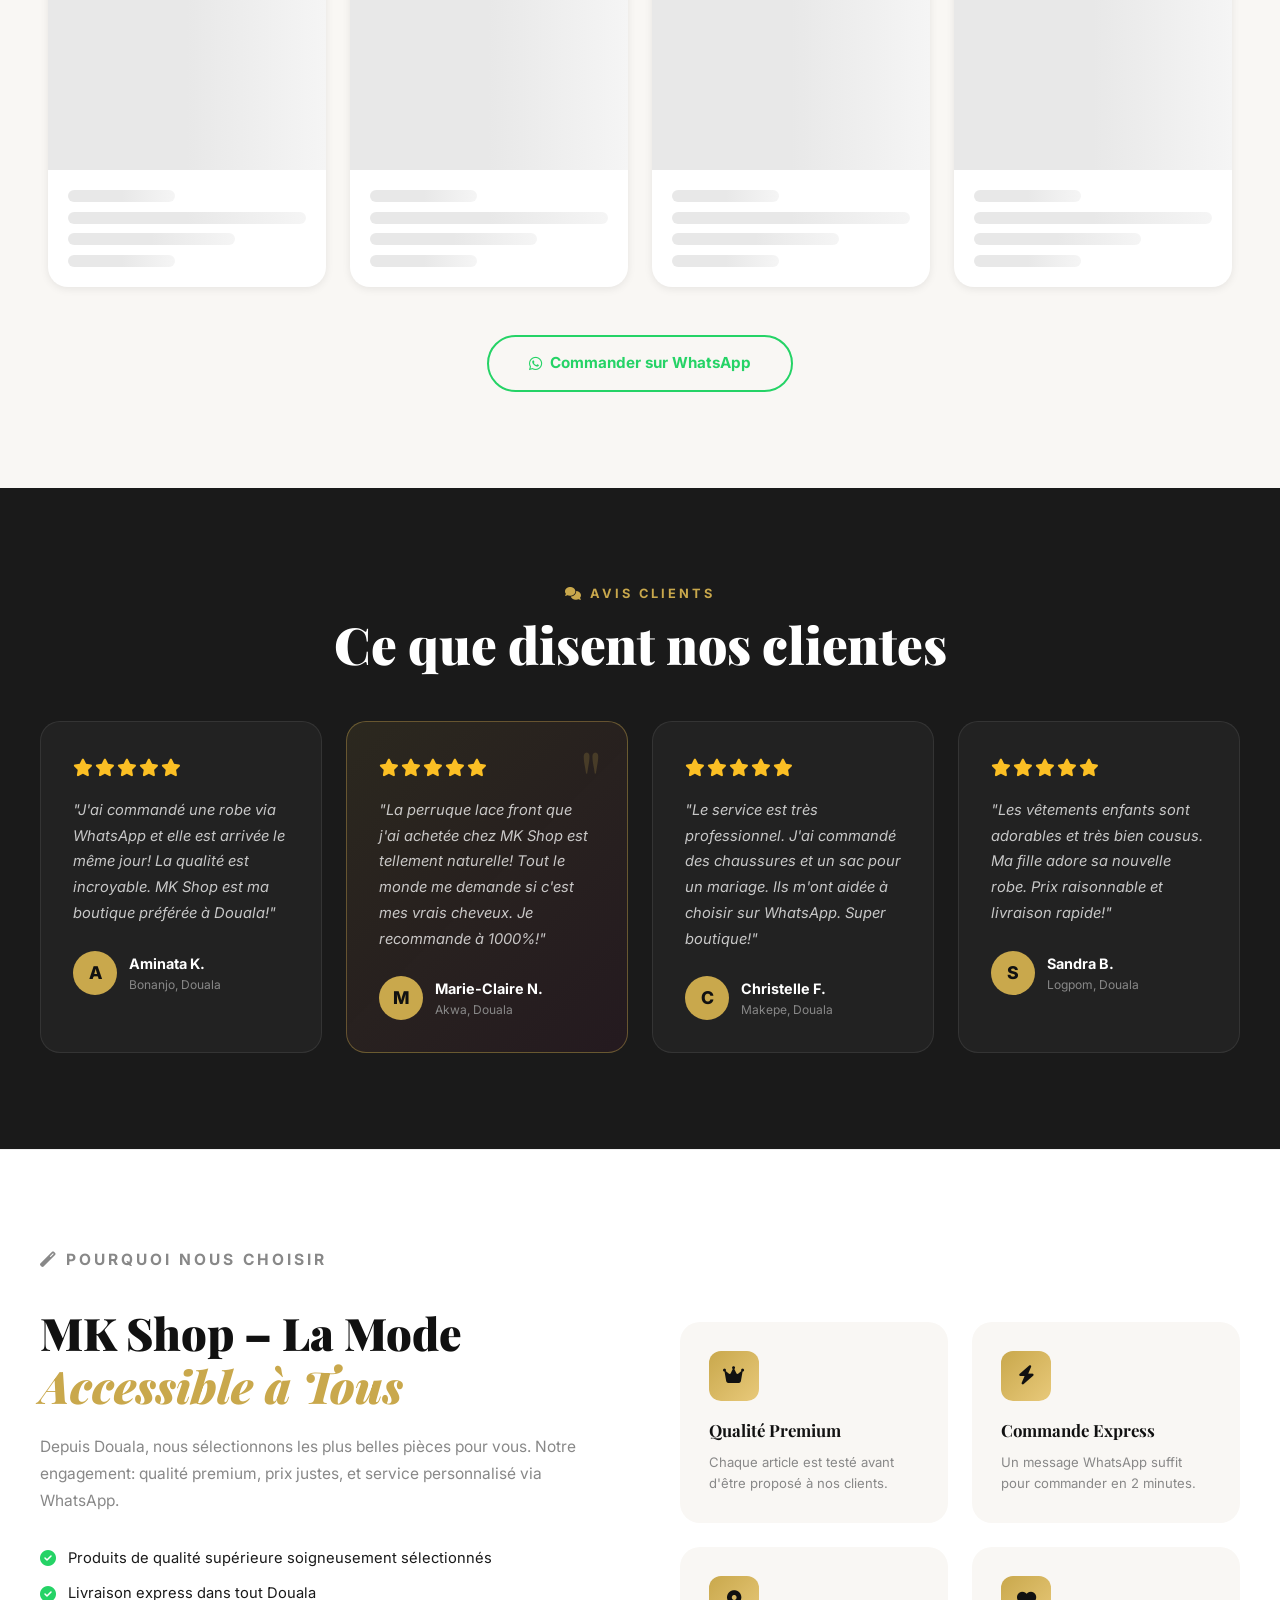
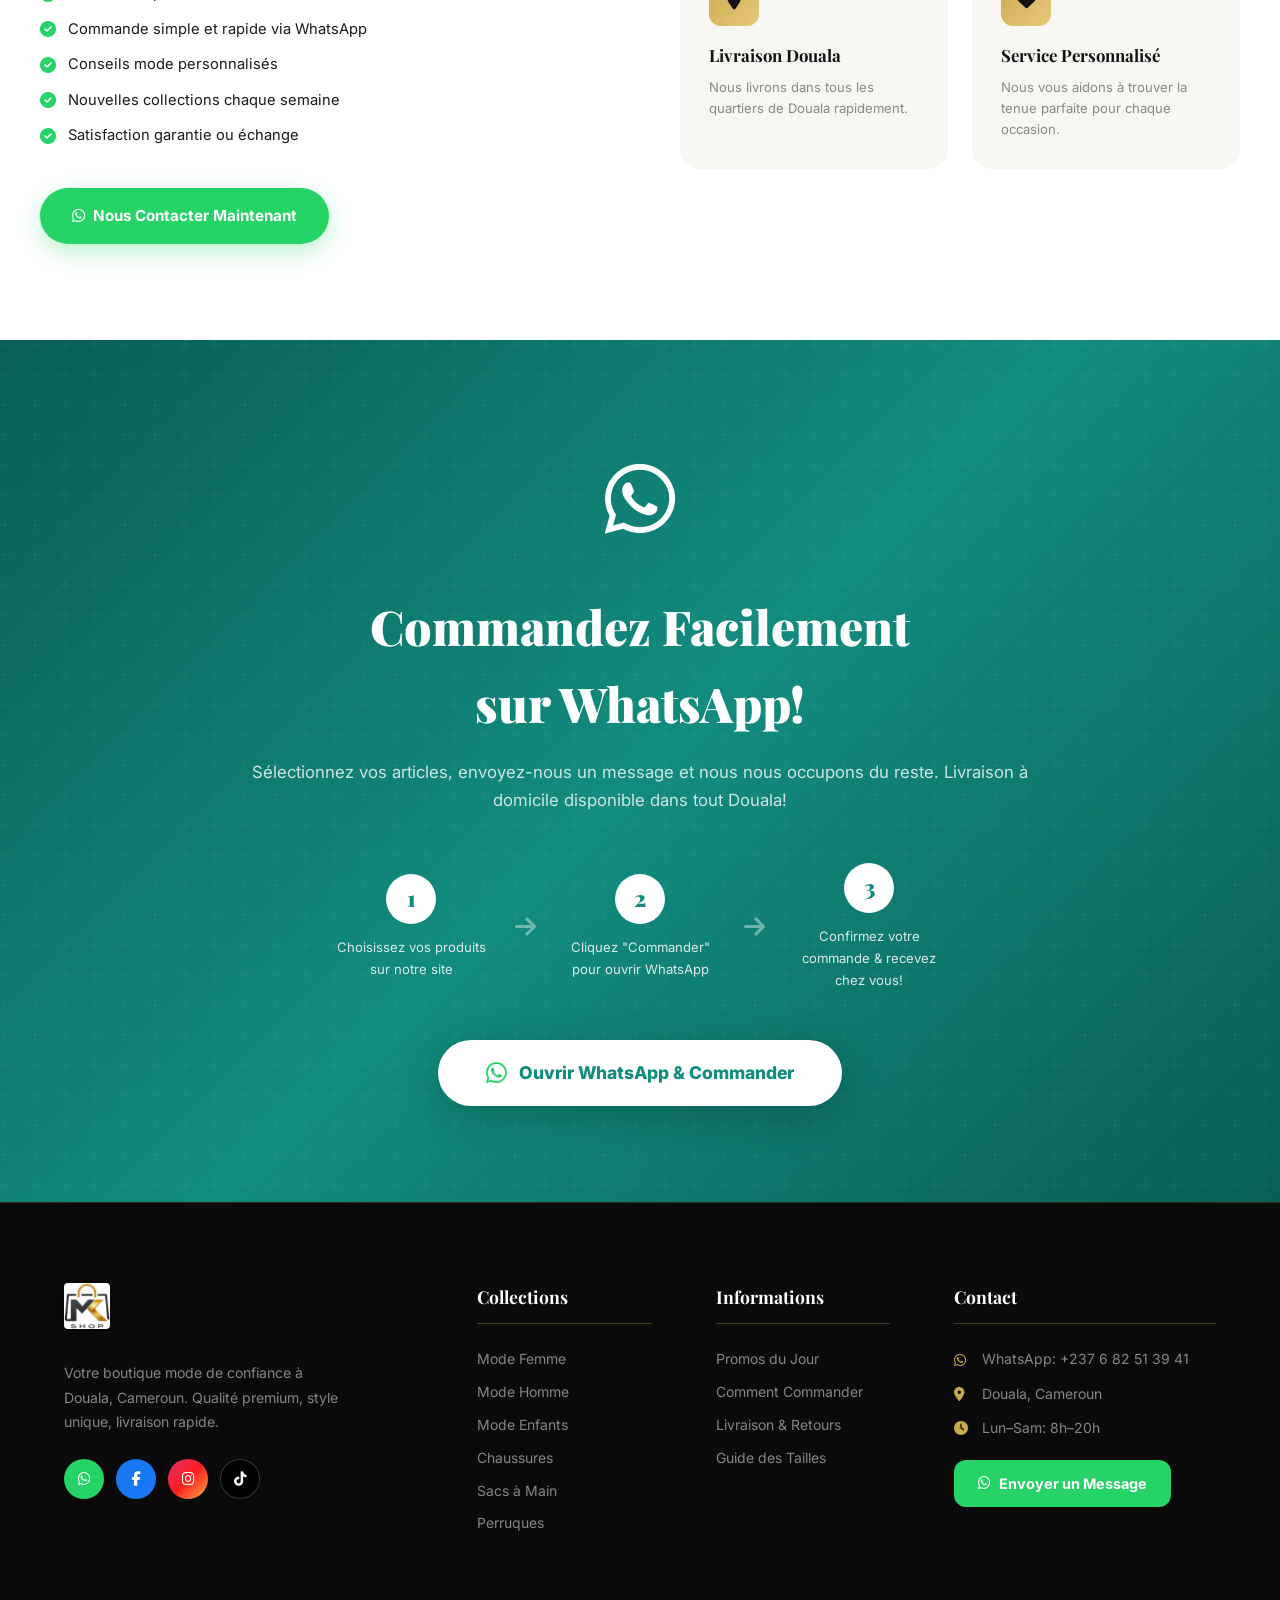
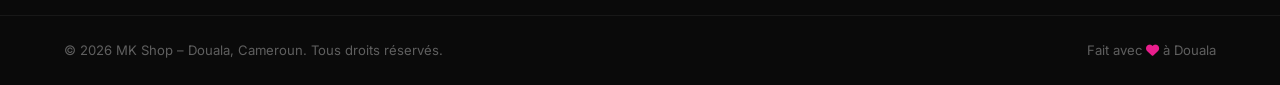
==== commit fe4b53a8: "Hero: all elements sheet-controlled - images, stats, badges, floating cards, sale %" ====
--- a/index.html
+++ b/index.html
@@ -199,24 +199,24 @@
         <div class="hero-bg-pattern"></div>
         <div class="hero-content">
           <div class="hero-text">
-            <p class="hero-eyebrow"><i class="fas fa-magic"></i> Nouvelle Collection 2026</p>
-            <h1 class="hero-title">
+            <p class="hero-eyebrow" id="heroEyebrow1"><i class="fas fa-magic"></i> Nouvelle Collection 2026</p>
+            <h1 class="hero-title" id="heroTitle1">
               Femme<br/>
               <em>Élégante</em>
             </h1>
-            <p class="hero-subtitle">Découvrez les robes, tenues et ensembles qui subliment chaque femme de Douala.</p>
+            <p class="hero-subtitle" id="heroSubtitle1">Découvrez les robes, tenues et ensembles qui subliment chaque femme de Douala.</p>
             <div class="hero-actions">
-              <a href="#femme" class="btn-hero-primary">Explorer la Collection</a>
-              <a href="https://wa.me/237682513941?text=Bonjour%20MK%20Shop!%20Je%20suis%20int%C3%A9ress%C3%A9e%20par%20la%20collection%20femme." target="_blank" class="btn-hero-secondary">
+              <a href="#femme" class="btn-hero-primary" id="heroBtn1Primary">Explorer la Collection</a>
+              <a href="https://wa.me/237682513941?text=Bonjour%20MK%20Shop!%20Je%20suis%20int%C3%A9ress%C3%A9e%20par%20la%20collection%20femme." target="_blank" class="btn-hero-secondary" id="heroBtn1Secondary">
                 <i class="fab fa-whatsapp"></i> Commander Maintenant
               </a>
             </div>
             <div class="hero-stats">
-              <div class="stat"><span class="stat-num">500+</span><span class="stat-label">Produits</span></div>
+              <div class="stat"><span class="stat-num" id="heroStat1Num">500+</span><span class="stat-label" id="heroStat1Label">Produits</span></div>
               <div class="stat-divider"></div>
-              <div class="stat"><span class="stat-num">1K+</span><span class="stat-label">Clientes Satisfaites</span></div>
+              <div class="stat"><span class="stat-num" id="heroStat2Num">1K+</span><span class="stat-label" id="heroStat2Label">Clientes Satisfaites</span></div>
               <div class="stat-divider"></div>
-              <div class="stat"><span class="stat-num">5<i class="fas fa-star" style="font-size:0.7em;"></i></span><span class="stat-label">Qualité Premium</span></div>
+              <div class="stat"><span class="stat-num" id="heroStat3Num">5<i class="fas fa-star" style="font-size:0.7em;"></i></span><span class="stat-label" id="heroStat3Label">Qualité Premium</span></div>
             </div>
           </div>
           <div class="hero-visual">
@@ -225,21 +225,21 @@
                 <i class="fas fa-female"></i>
                 <span>Mode Femme</span>
               </div>
-              <div class="hero-badge badge-new">NEW</div>
-              <div class="hero-badge badge-sale">-30%</div>
-            </div>
-            <div class="floating-card fc1">
+              <div class="hero-badge badge-new" id="heroBadgeNew1">NEW</div>
+              <div class="hero-badge badge-sale" id="heroBadgeSale1">-30%</div>
+            </div>
+            <div class="floating-card fc1" id="heroCard1">
               <i class="fas fa-fire"></i>
               <div>
-                <strong>Trending</strong>
-                <span>Robes d'été</span>
+                <strong id="heroCard1Title">Trending</strong>
+                <span id="heroCard1Text">Robes d'été</span>
               </div>
             </div>
-            <div class="floating-card fc2">
+            <div class="floating-card fc2" id="heroCard2">
               <i class="fas fa-star"></i>
               <div>
-                <strong>Top Vendu</strong>
-                <span>Ensemble 2 pièces</span>
+                <strong id="heroCard2Title">Top Vendu</strong>
+                <span id="heroCard2Text">Ensemble 2 pièces</span>
               </div>
             </div>
           </div>
@@ -251,15 +251,15 @@
         <div class="hero-bg-pattern"></div>
         <div class="hero-content">
           <div class="hero-text">
-            <p class="hero-eyebrow"><i class="fas fa-fire"></i> Offres Spéciales</p>
-            <h1 class="hero-title">
+            <p class="hero-eyebrow" id="heroEyebrow2"><i class="fas fa-fire"></i> Offres Spéciales</p>
+            <h1 class="hero-title" id="heroTitle2">
               Promos<br/>
               <em>Incroyables</em>
             </h1>
-            <p class="hero-subtitle">Jusqu'à 50% de réduction sur une sélection de perruques, sacs et chaussures cette semaine!</p>
+            <p class="hero-subtitle" id="heroSubtitle2">Jusqu'à 50% de réduction sur une sélection de perruques, sacs et chaussures cette semaine!</p>
             <div class="hero-actions">
-              <a href="#promos" class="btn-hero-primary">Voir les Promos</a>
-              <a href="https://wa.me/237682513941?text=Bonjour!%20Quelles%20sont%20vos%20promotions%20du%20jour?" target="_blank" class="btn-hero-secondary">
+              <a href="#promos" class="btn-hero-primary" id="heroBtn2Primary">Voir les Promos</a>
+              <a href="https://wa.me/237682513941?text=Bonjour!%20Quelles%20sont%20vos%20promotions%20du%20jour?" target="_blank" class="btn-hero-secondary" id="heroBtn2Secondary">
                 <i class="fab fa-whatsapp"></i> Demander les Promos
               </a>
             </div>
@@ -280,9 +280,9 @@
                 <i class="fas fa-tags"></i>
                 <span>Meilleures Offres</span>
               </div>
-              <div class="sale-burst">
+              <div class="sale-burst" id="heroSaleBurst">
                 <span>JUSQU'À</span>
-                <strong>50%</strong>
+                <strong id="heroSalePercent">50%</strong>
                 <span>OFF</span>
               </div>
             </div>
@@ -295,15 +295,15 @@
         <div class="hero-bg-pattern"></div>
         <div class="hero-content">
           <div class="hero-text">
-            <p class="hero-eyebrow"><i class="fas fa-spa"></i> Collection Perruques</p>
-            <h1 class="hero-title">
+            <p class="hero-eyebrow" id="heroEyebrow3"><i class="fas fa-spa"></i> Collection Perruques</p>
+            <h1 class="hero-title" id="heroTitle3">
               Perruques<br/>
               <em>Premium</em>
             </h1>
-            <p class="hero-subtitle">Cheveux naturels, synthétiques, lace front... Toutes les tendances pour sublimer votre beauté.</p>
+            <p class="hero-subtitle" id="heroSubtitle3">Cheveux naturels, synthétiques, lace front... Toutes les tendances pour sublimer votre beauté.</p>
             <div class="hero-actions">
-              <a href="#perruques" class="btn-hero-primary">Voir les Perruques</a>
-              <a href="https://wa.me/237682513941?text=Bonjour!%20Je%20voudrais%20voir%20votre%20collection%20de%20perruques." target="_blank" class="btn-hero-secondary">
+              <a href="#perruques" class="btn-hero-primary" id="heroBtn3Primary">Voir les Perruques</a>
+              <a href="https://wa.me/237682513941?text=Bonjour!%20Je%20voudrais%20voir%20votre%20collection%20de%20perruques." target="_blank" class="btn-hero-secondary" id="heroBtn3Secondary">
                 <i class="fab fa-whatsapp"></i> Commander
               </a>
             </div>
--- a/css/style.css
+++ b/css/style.css
@@ -491,7 +491,7 @@
   height: 100vh;
   min-height: 700px;
   overflow: hidden;
-  margin-top: calc(var(--announcement-height) + var(--nav-height) + 36px);
+  margin-top: calc(var(--announcement-height) + var(--nav-height));
 }
 
 .hero-slider { position: relative; width: 100%; height: 100%; }
@@ -542,11 +542,11 @@
   text-transform: uppercase;
   font-weight: 600;
   margin-bottom: 1rem;
-  opacity: 0;
-  animation: fadeUp 0.8s ease 0.2s forwards;
-}
-
-.hero-slide.active .hero-eyebrow { animation: fadeUp 0.8s ease 0.2s forwards; }
+}
+
+.hero-slide.active .hero-eyebrow {
+  animation: fadeUp 0.8s ease 0.2s both;
+}
 
 .hero-title {
   font-family: var(--font-serif);
@@ -555,8 +555,10 @@
   color: white;
   line-height: 1;
   margin-bottom: 1.5rem;
-  opacity: 0;
-  animation: fadeUp 0.8s ease 0.4s forwards;
+}
+
+.hero-slide.active .hero-title {
+  animation: fadeUp 0.8s ease 0.4s both;
 }
 
 .hero-title em {
@@ -570,8 +572,10 @@
   color: rgba(255,255,255,0.7);
   margin-bottom: 2rem;
   line-height: 1.7;
-  opacity: 0;
-  animation: fadeUp 0.8s ease 0.6s forwards;
+}
+
+.hero-slide.active .hero-subtitle {
+  animation: fadeUp 0.8s ease 0.6s both;
 }
 
 .hero-actions {
@@ -579,8 +583,10 @@
   gap: 1rem;
   flex-wrap: wrap;
   margin-bottom: 3rem;
-  opacity: 0;
-  animation: fadeUp 0.8s ease 0.8s forwards;
+}
+
+.hero-slide.active .hero-actions {
+  animation: fadeUp 0.8s ease 0.8s both;
 }
 
 .btn-hero-primary {
@@ -629,8 +635,10 @@
   display: flex;
   gap: 1.5rem;
   align-items: center;
-  opacity: 0;
-  animation: fadeUp 0.8s ease 1s forwards;
+}
+
+.hero-slide.active .hero-stats {
+  animation: fadeUp 0.8s ease 1s both;
 }
 
 .stat { text-align: center; }
@@ -664,8 +672,10 @@
   flex: 1;
   max-width: 420px;
   position: relative;
-  opacity: 0;
-  animation: fadeLeft 0.8s ease 0.5s forwards;
+}
+
+.hero-slide.active .hero-visual {
+  animation: fadeLeft 0.8s ease 0.5s both;
 }
 
 .hero-image-frame {
@@ -768,9 +778,10 @@
 }
 
 /* Countdown */
-.countdown-wrapper {
-  opacity: 0;
-  animation: fadeUp 0.8s ease 1s forwards;
+.countdown-wrapper { display: block; }
+
+.hero-slide.active .countdown-wrapper {
+  animation: fadeUp 0.8s ease 1s both;
 }
 
 .countdown-label {
@@ -2260,6 +2271,7 @@
 
 .btn-clear-cart:hover { border-color: #ff4444; color: #ff4444; }
 
+/* ═══════════════════════════════════════════════════════════
    ANIMATIONS
 ═══════════════════════════════════════════════════════════ */
 @keyframes fadeUp {
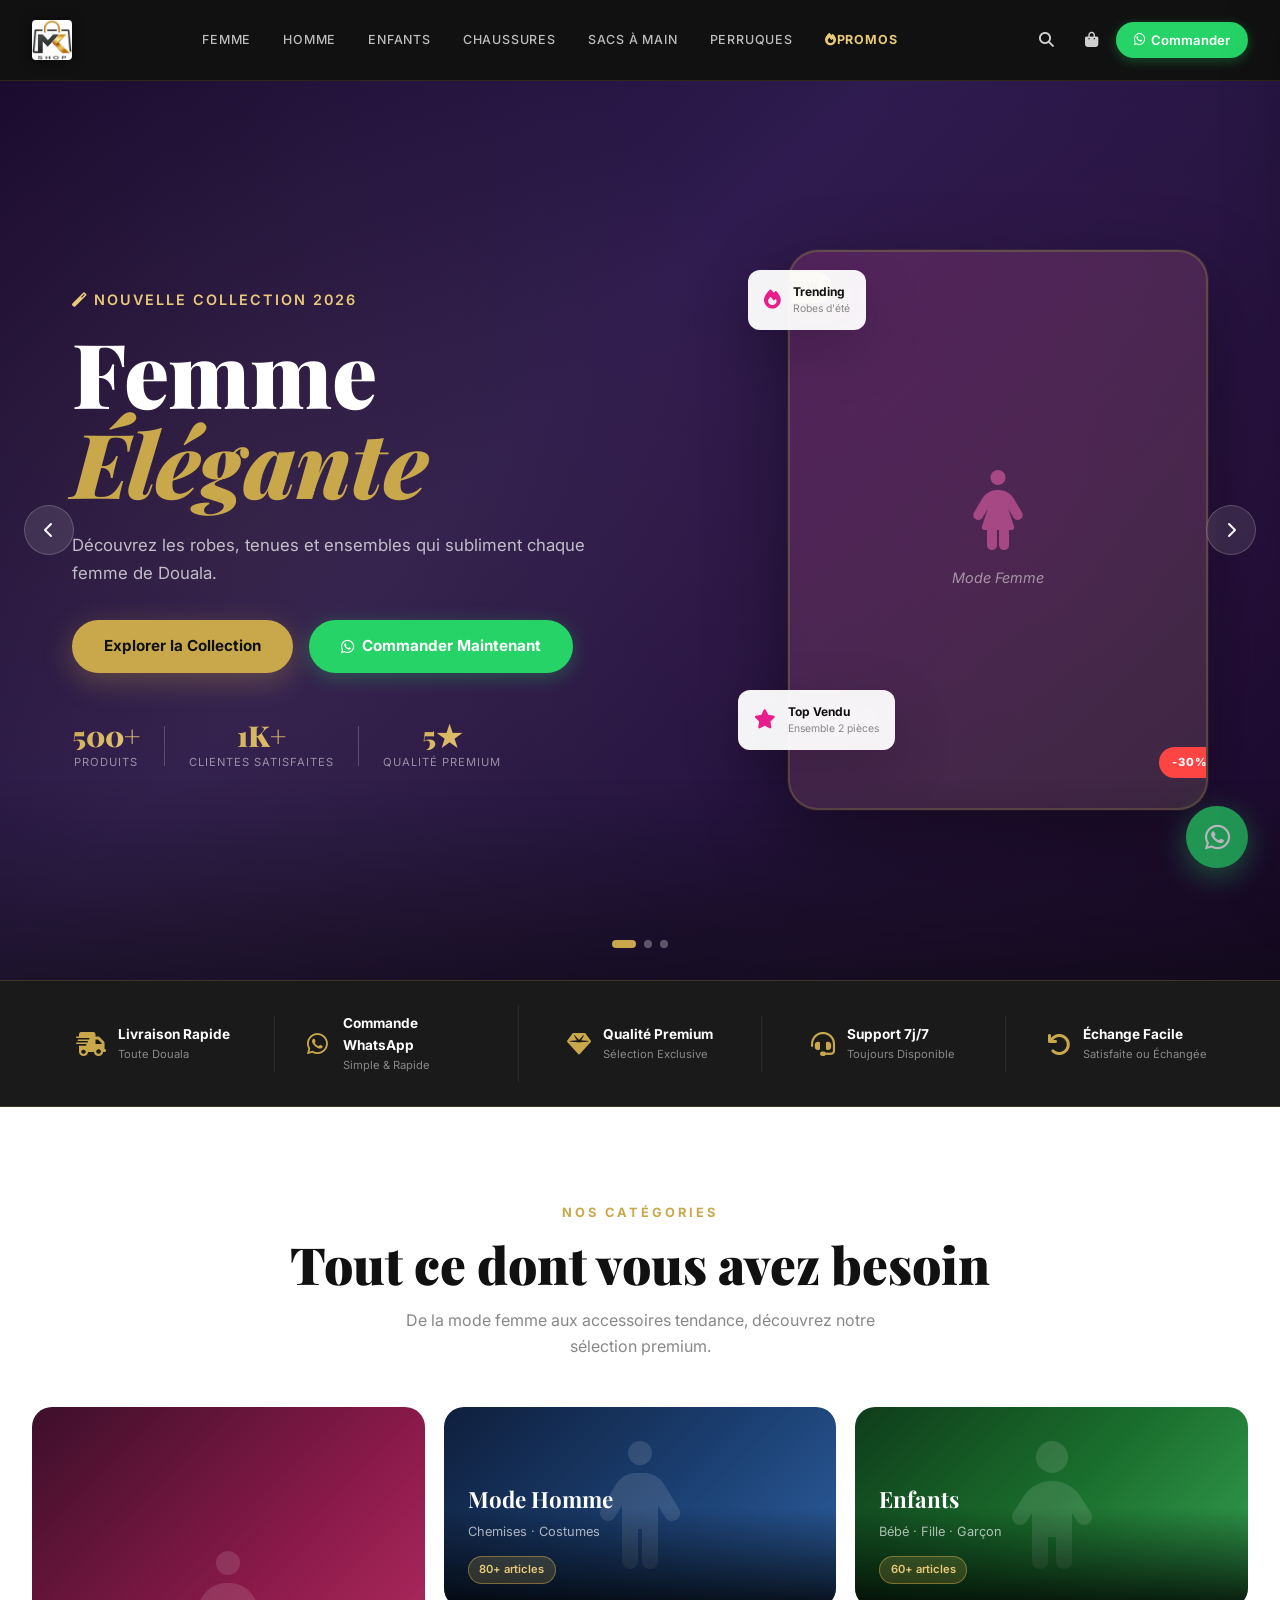
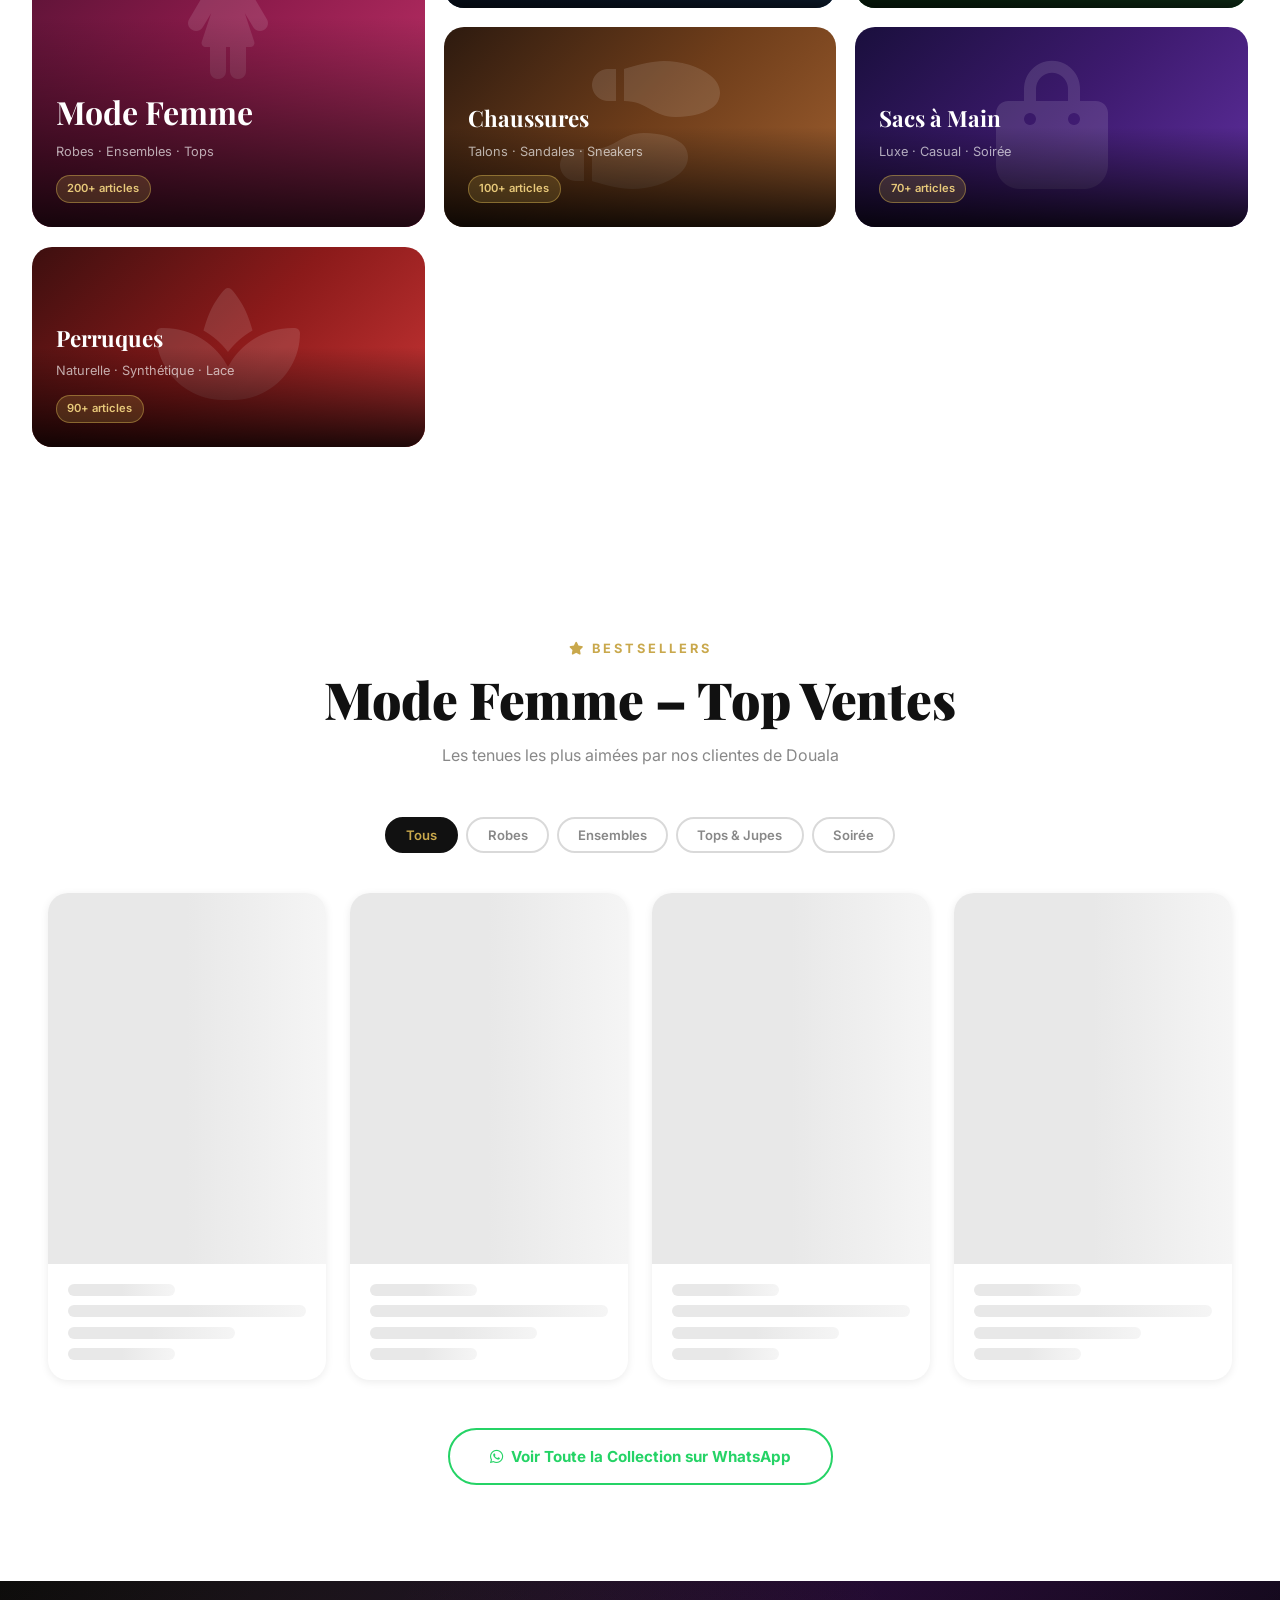
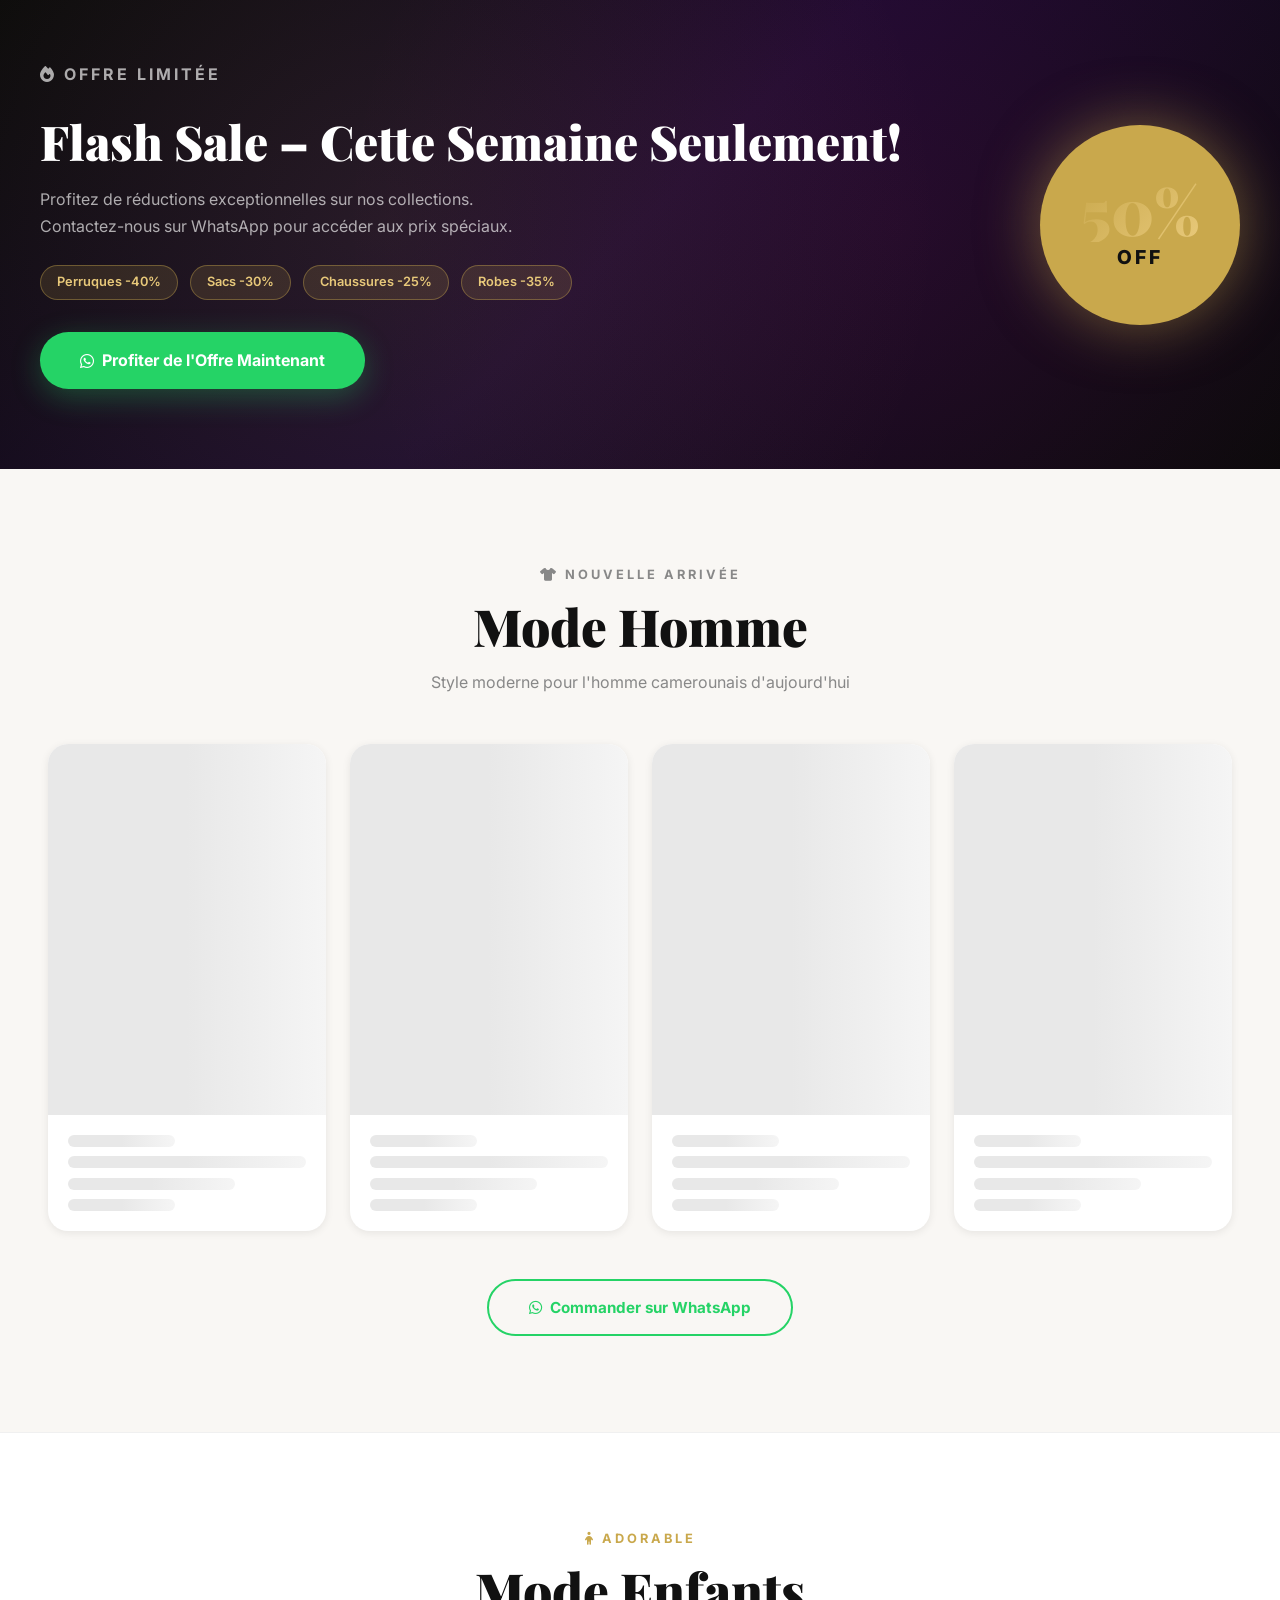
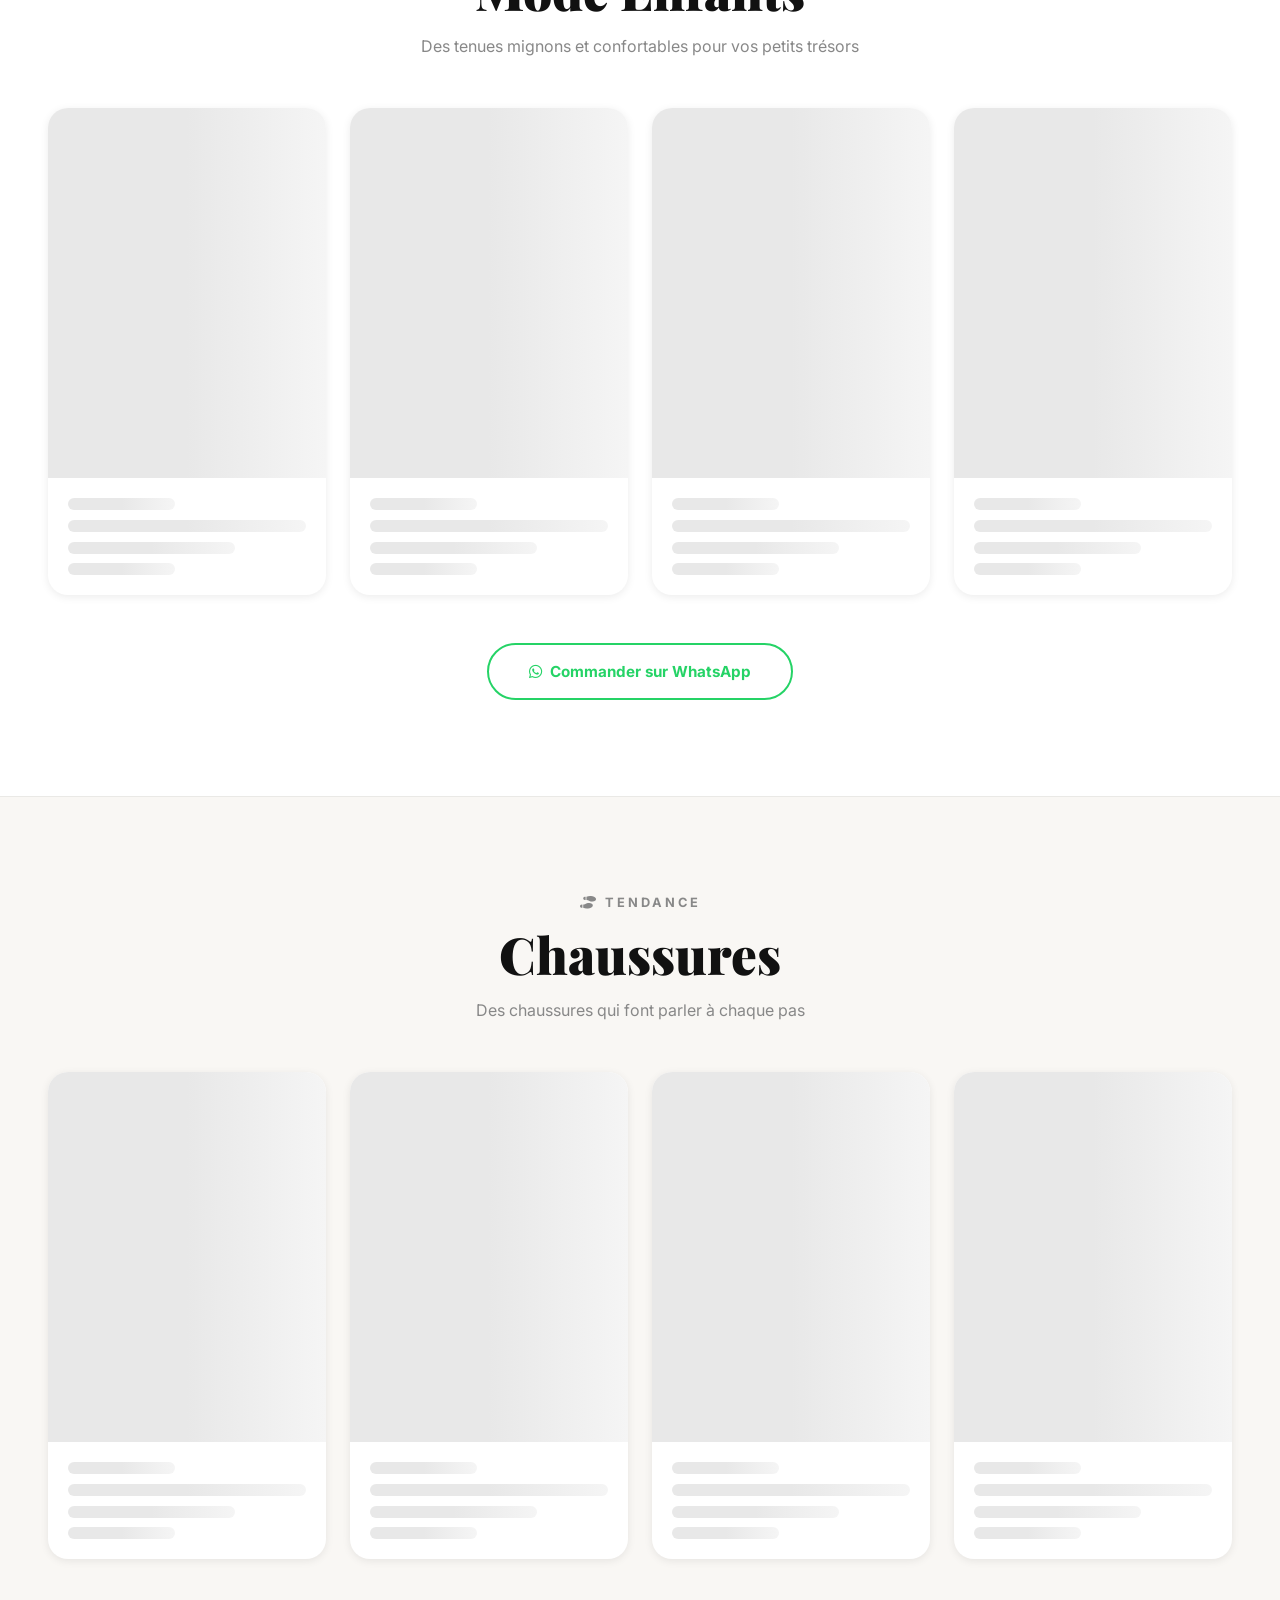
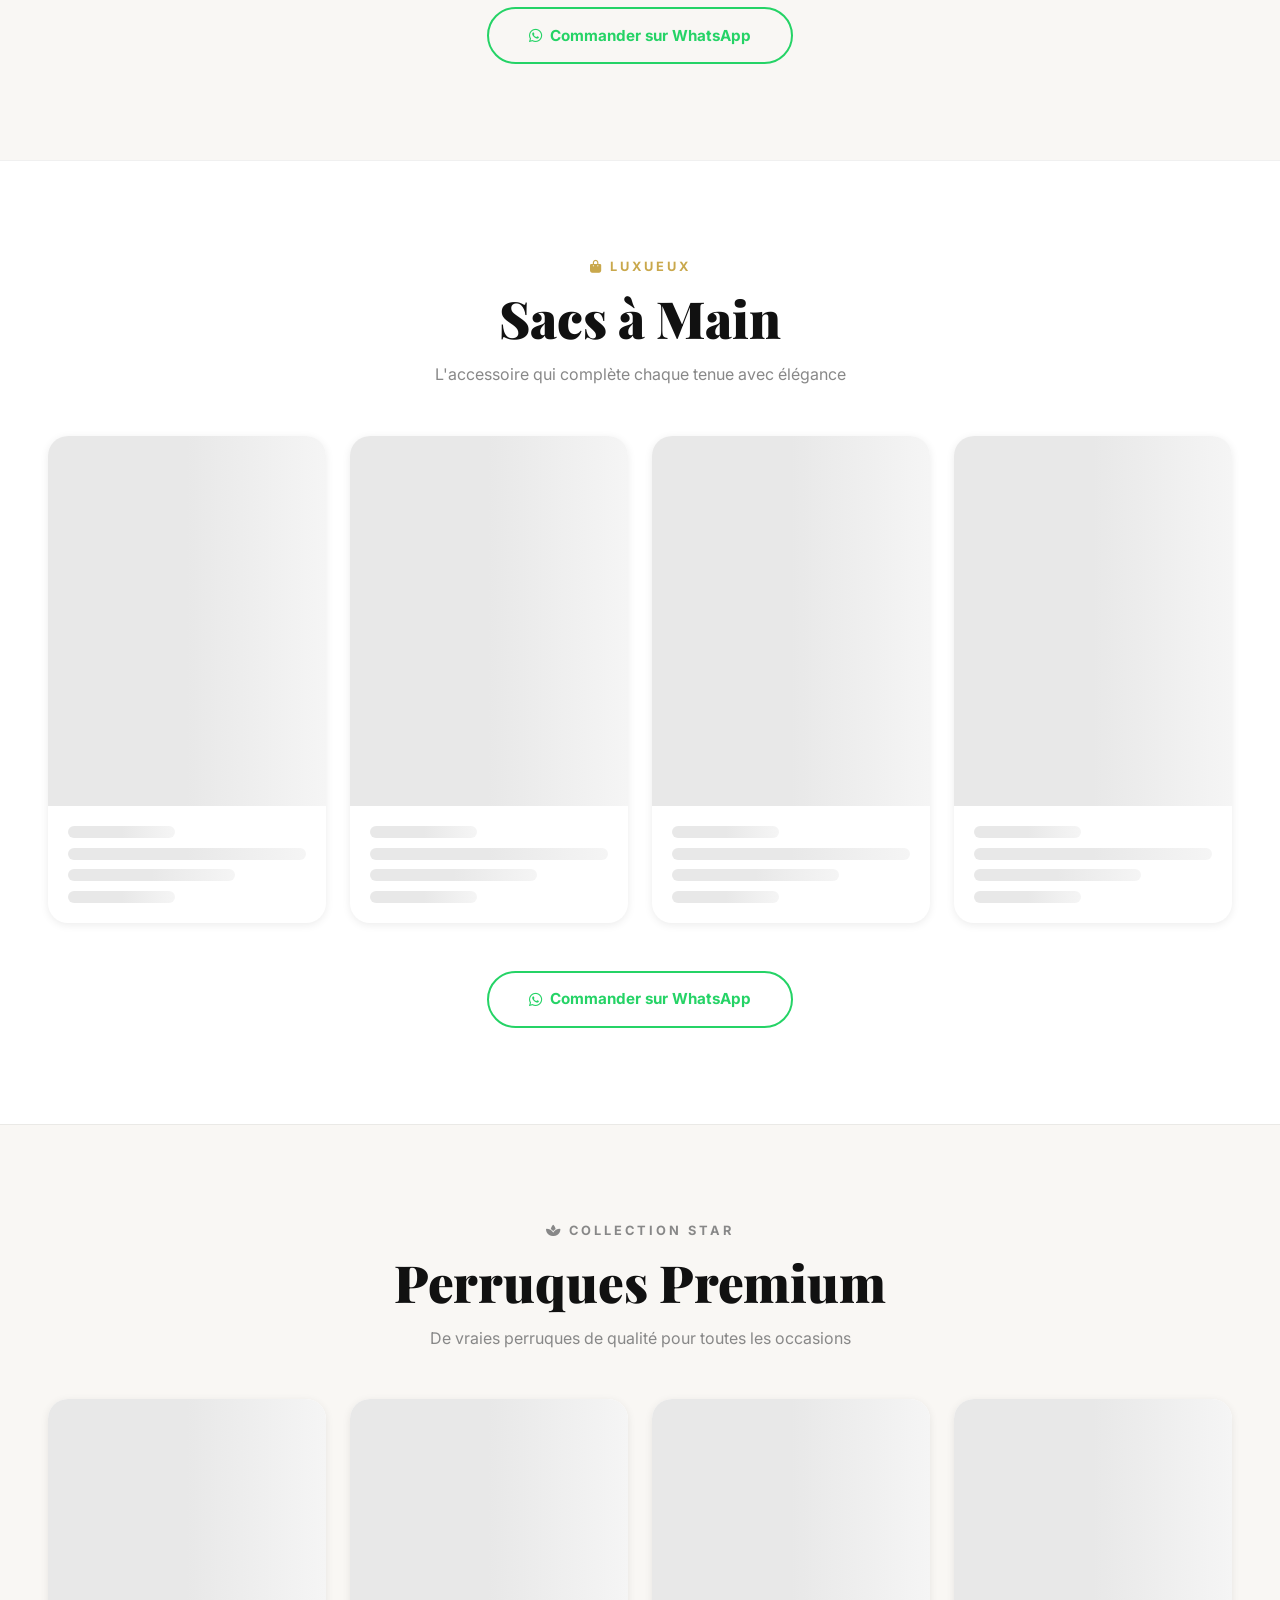
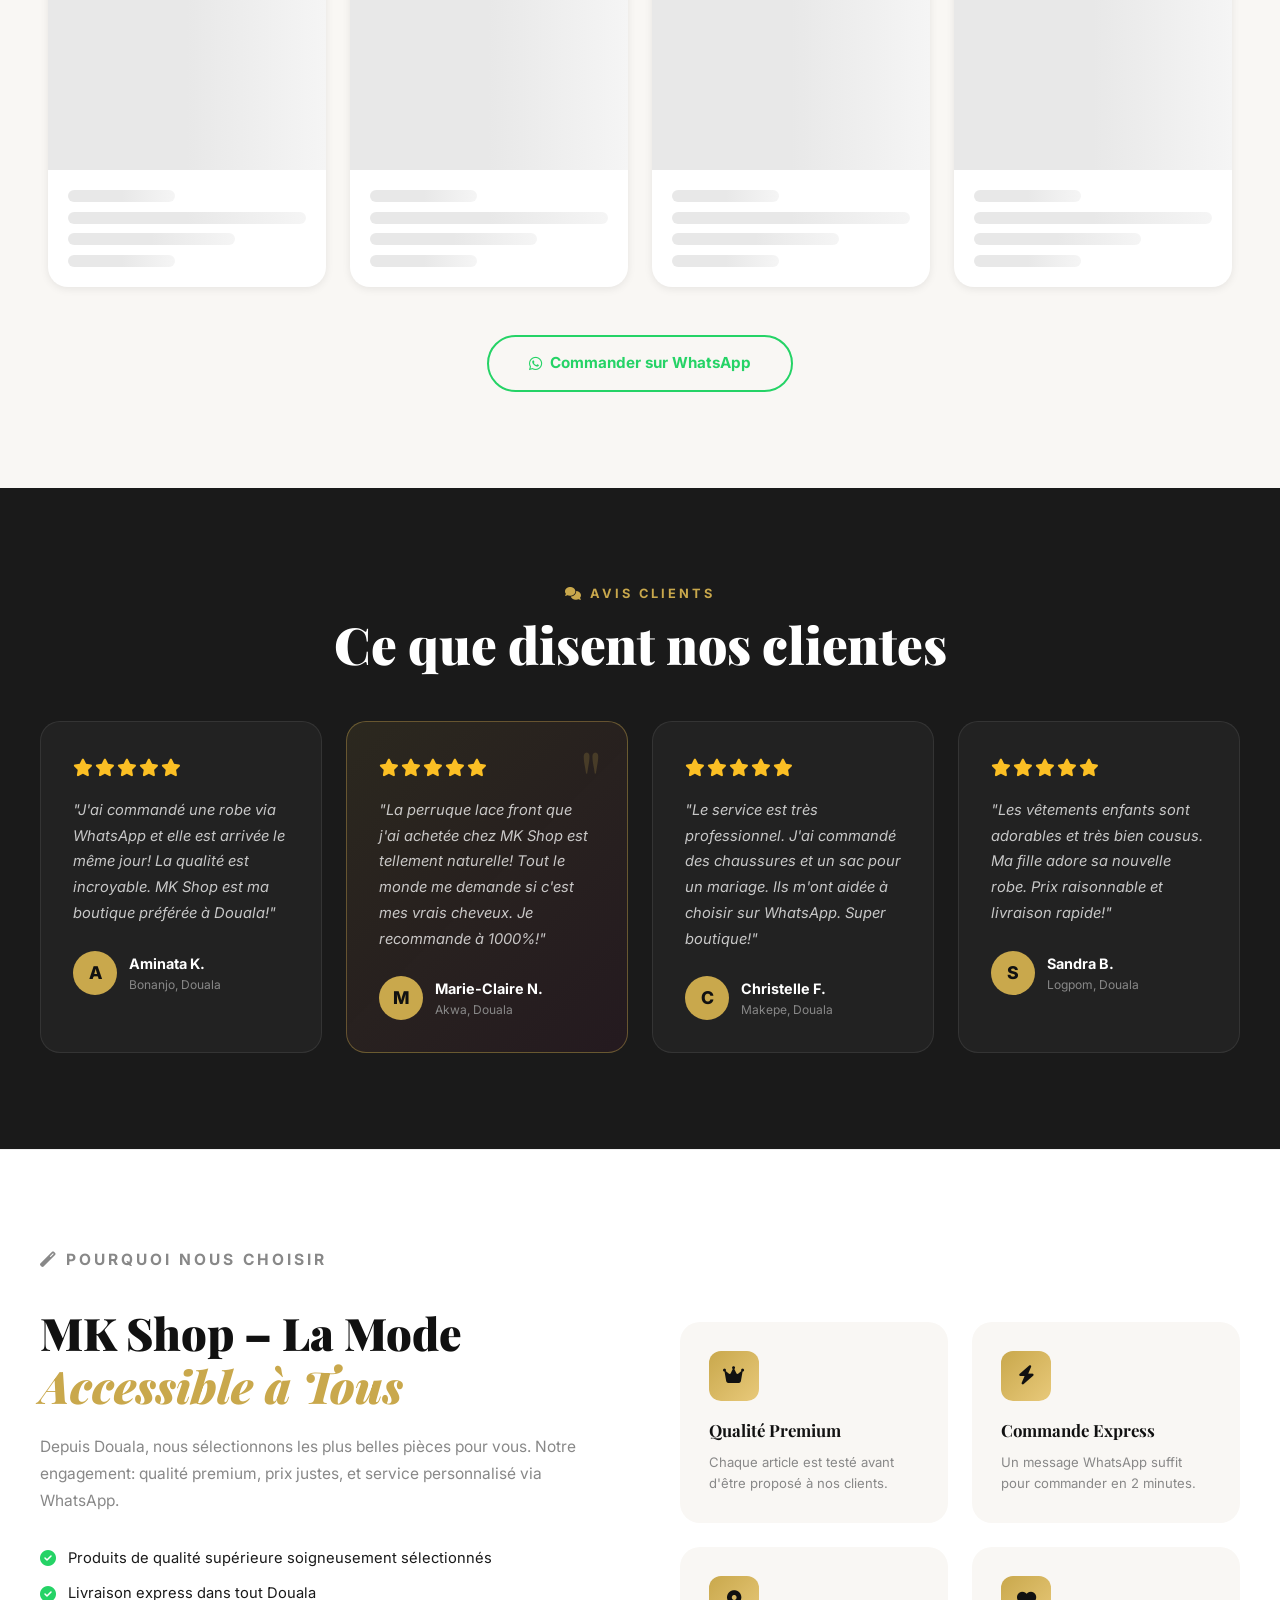
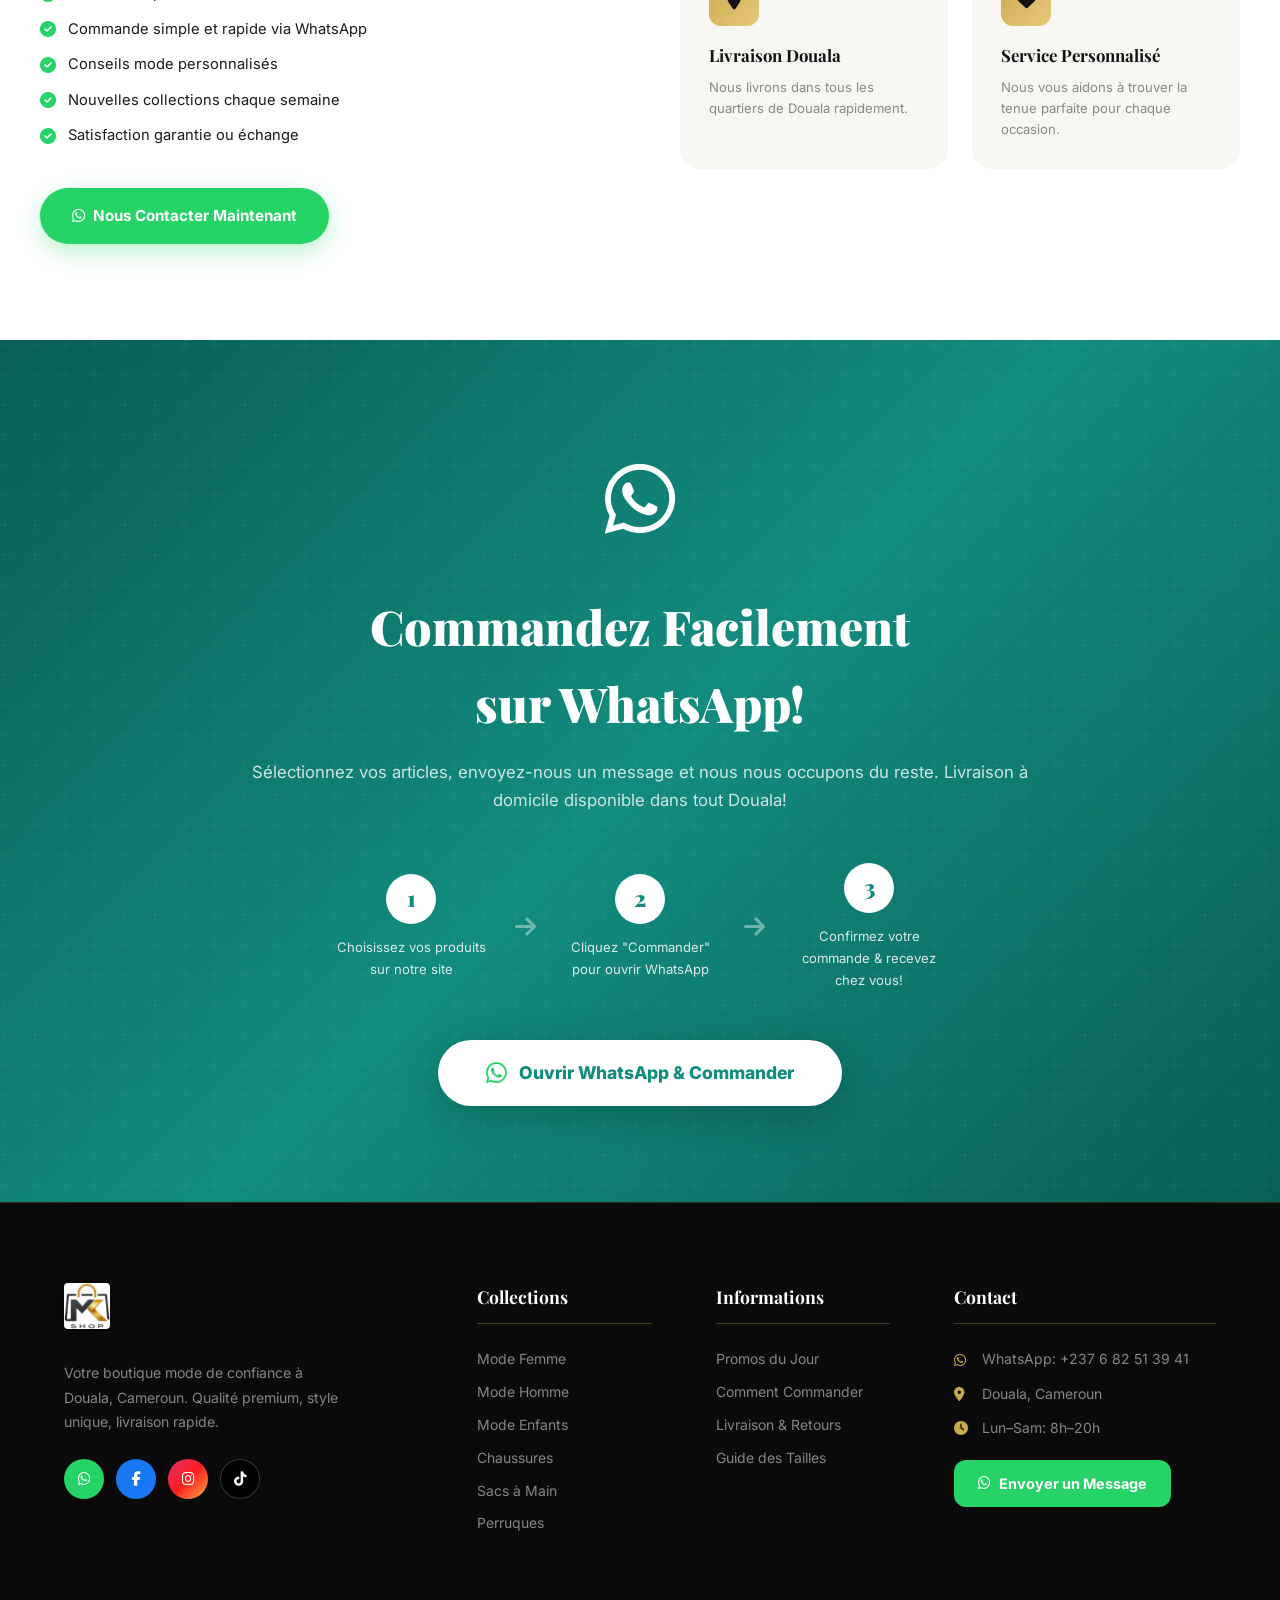
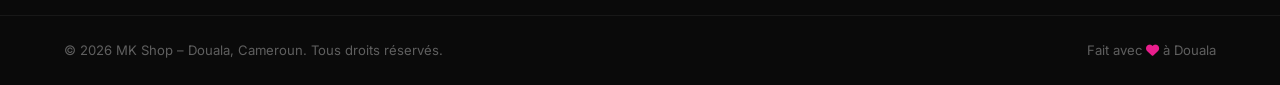
==== commit c4ac9053: "feat: AI image enhancement, drop zone uploader, video modal fix, cart persistence fix, SEO structure" ====
--- a/index.html
+++ b/index.html
@@ -12,10 +12,16 @@
   <!-- ── Primary SEO ── -->
   <title>MK Shop – Mode Premium à Douala, Cameroun</title>
   <meta name="description" content="MK Shop – Votre boutique mode de confiance à Douala. Robes, ensembles, chaussures, sacs à main et perruques premium. Commandez facilement via WhatsApp, livraison dans tout Douala.">
-  <meta name="keywords" content="mode Douala, boutique Cameroun, robes africaines, perruques premium, chaussures femme, sacs à main, vêtements enfants, MK Shop">
+  <meta name="keywords" content="mode Douala, boutique Cameroun, robes africaines, perruques premium, chaussures femme, sacs à main, vêtements enfants, MK Shop, boutique mode Douala, fashion Cameroun">
   <meta name="author" content="MK Shop Douala">
-  <meta name="robots" content="index, follow">
+  <meta name="robots" content="index, follow, max-image-preview:large, max-snippet:-1, max-video-preview:-1">
   <link rel="canonical" href="https://mkshop1.netlify.app/" />
+
+  <!-- ── Geo tags (local search signals) ── -->
+  <meta name="geo.region" content="CM-LT" />
+  <meta name="geo.placename" content="Douala, Cameroun" />
+  <meta name="geo.position" content="4.0511;9.7679" />
+  <meta name="ICBM" content="4.0511, 9.7679" />
 
   <!-- ── Open Graph (Facebook, WhatsApp, Instagram) ── -->
   <meta property="og:type" content="website" />
@@ -42,27 +48,74 @@
   <meta name="theme-color" content="#c9a84c" />
 
   <!-- ── Structured data (Google rich results) ── -->
+
+  <!-- 1. LocalBusiness / ClothingStore — local pack + knowledge panel -->
   <script type="application/ld+json">
   {
     "@context": "https://schema.org",
     "@type": "ClothingStore",
+    "@id": "https://mkshop1.netlify.app/#business",
     "name": "MK Shop",
+    "alternateName": "MK Shop Douala",
     "description": "Boutique mode premium à Douala, Cameroun. Robes, ensembles, chaussures, sacs à main et perruques.",
     "url": "https://mkshop1.netlify.app/",
+    "logo": "https://mkshop1.netlify.app/logo.jpeg",
     "image": "https://mkshop1.netlify.app/og-image.jpg",
     "telephone": "+237682513941",
+    "priceRange": "XAF",
+    "currenciesAccepted": "XAF",
+    "paymentAccepted": "Cash, Mobile Money",
     "address": {
       "@type": "PostalAddress",
+      "streetAddress": "Douala",
       "addressLocality": "Douala",
+      "addressRegion": "Littoral",
       "addressCountry": "CM"
     },
-    "openingHours": "Mo-Sa 08:00-20:00",
+    "geo": {
+      "@type": "GeoCoordinates",
+      "latitude": 4.0511,
+      "longitude": 9.7679
+    },
+    "hasMap": "https://maps.google.com/?q=Douala,Cameroun",
+    "openingHoursSpecification": [
+      {
+        "@type": "OpeningHoursSpecification",
+        "dayOfWeek": ["Monday","Tuesday","Wednesday","Thursday","Friday","Saturday"],
+        "opens": "08:00",
+        "closes": "20:00"
+      }
+    ],
+    "contactPoint": {
+      "@type": "ContactPoint",
+      "telephone": "+237682513941",
+      "contactType": "customer service",
+      "contactOption": "TollFree",
+      "availableLanguage": ["French"]
+    },
     "sameAs": [
       "https://wa.me/237682513941"
     ]
   }
   </script>
-  <!-- Product catalog structured data for Google rich results -->
+
+  <!-- 2. WebSite schema — enables sitelinks search box in Google -->
+  <script type="application/ld+json">
+  {
+    "@context": "https://schema.org",
+    "@type": "WebSite",
+    "@id": "https://mkshop1.netlify.app/#website",
+    "url": "https://mkshop1.netlify.app/",
+    "name": "MK Shop",
+    "description": "Boutique mode premium à Douala, Cameroun",
+    "inLanguage": "fr-CM",
+    "publisher": {
+      "@id": "https://mkshop1.netlify.app/#business"
+    }
+  }
+  </script>
+
+  <!-- 3. ItemList of product categories — breadcrumb-style rich results -->
   <script type="application/ld+json">
   {
     "@context": "https://schema.org",
@@ -80,6 +133,9 @@
     ]
   }
   </script>
+
+  <!-- 4. Product schema injected dynamically after sheet loads (see products.js) -->
+  <script id="product-schema-container" type="application/ld+json">[]</script>
   <link rel="stylesheet" href="css/style.css" />
   <!-- Google Fonts – preconnect for faster DNS + TLS handshake -->
   <link rel="preconnect" href="https://fonts.googleapis.com">
@@ -807,9 +863,9 @@
       <!-- Close button -->
       <button id="closeModal" style="position:absolute; top:12px; right:12px; z-index:10; background:#333; border:none; color:white; width:36px; height:36px; border-radius:50%; font-size:18px; cursor:pointer;">&#x2715;</button>
 
-      <!-- Image -->
-      <div style="width:100%; background:#111; text-align:center;">
-        <img id="modalImage" src="" alt="" style="width:100%; max-height:420px; object-fit:contain; display:block;">
+      <!-- Image / Gallery area -->
+      <div class="modal-img-area" style="width:100%;background:#111;position:relative;min-height:60px;">
+        <img id="modalImage" src="" alt="" style="width:100%;max-height:420px;object-fit:contain;display:block;">
       </div>
 
       <!-- Details -->
@@ -878,5 +934,97 @@
   <script src="js/sheet-loader.js"></script>
   <script src="js/products.js"></script>
   <script src="js/main.js"></script>
+
+  <!-- Apply admin settings from localStorage -->
+  <script>
+  (function applyAdminSettings() {
+    try {
+      const s = JSON.parse(localStorage.getItem('mk_site_settings'));
+      if (!s) return;
+
+      // WhatsApp number — replace all wa.me links
+      if (s.whatsapp) {
+        document.querySelectorAll('a[href*="wa.me/"]').forEach(a => {
+          a.href = a.href.replace(/wa\.me\/\d+/, 'wa.me/' + s.whatsapp);
+        });
+        // Also override the JS constant used by cart/product cards
+        if (typeof WHATSAPP_NUMBER !== 'undefined') window.WHATSAPP_NUMBER = s.whatsapp;
+      }
+
+      // Business hours
+      if (s.hours) {
+        document.querySelectorAll('.footer-contact p').forEach(p => {
+          if (p.querySelector('.fa-clock')) p.innerHTML = '<i class="fas fa-clock"></i> ' + s.hours;
+        });
+      }
+
+      // Business address
+      if (s.address) {
+        document.querySelectorAll('.footer-contact p').forEach(p => {
+          if (p.querySelector('.fa-map-marker-alt')) p.innerHTML = '<i class="fas fa-map-marker-alt"></i> ' + s.address;
+        });
+      }
+
+      // Social links (support both old and new field names)
+      const ig = s.instagram || s.socialIG;
+      const fb = s.facebook  || s.socialFB;
+      const tt = s.tiktok    || s.socialTT;
+      if (ig) { const a = document.querySelector('.social-btn.ig'); if (a) a.href = ig; }
+      if (fb) { const a = document.querySelector('.social-btn.fb'); if (a) a.href = fb; }
+      if (tt) { const a = document.querySelector('.social-btn.tt'); if (a) a.href = tt; }
+
+      // Flash sale section visibility
+      if (s.flashActive === false) {
+        const promo = document.getElementById('promos');
+        if (promo) promo.style.display = 'none';
+      }
+
+      // Flash sale discounts (support both old and new field names)
+      const dWigs  = s.discPerruques  || s.discWigs;
+      const dBags  = s.discSacs       || s.discBags;
+      const dShoes = s.discChaussures || s.discShoes;
+      const dDress = s.discRobes      || s.discDresses;
+      if (dWigs || dBags || dShoes || dDress) {
+        const tags = document.querySelectorAll('.promo-tags span');
+        const map = [
+          { el: tags[0], val: dWigs,  label: 'Perruques' },
+          { el: tags[1], val: dBags,  label: 'Sacs' },
+          { el: tags[2], val: dShoes, label: 'Chaussures' },
+          { el: tags[3], val: dDress, label: 'Robes' },
+        ];
+        map.forEach(({ el, val, label }) => {
+          if (el && val) el.textContent = label + ' -' + val + '%';
+        });
+      }
+
+      // Flash sale title
+      if (s.flashTitle) {
+        const h2 = document.querySelector('.promo-text h2');
+        if (h2) h2.textContent = s.flashTitle;
+      }
+
+      // Hero title + subtitle
+      if (s.heroTitle) {
+        const el = document.getElementById('heroTitle1');
+        if (el) el.innerHTML = s.heroTitle;
+      }
+      if (s.heroSubtitle) {
+        const el = document.getElementById('heroSubtitle1');
+        if (el) el.textContent = s.heroSubtitle;
+      }
+
+      // Hero background image
+      if (s.heroBgUrl) {
+        const slide = document.querySelector('.hero-slide.active');
+        if (slide) {
+          slide.style.backgroundImage = 'url(' + s.heroBgUrl + ')';
+          slide.style.backgroundSize  = 'cover';
+          slide.style.backgroundPosition = 'center';
+        }
+      }
+
+    } catch(e) { console.warn('Settings apply error:', e); }
+  })();
+  </script>
 </body>
 </html>
